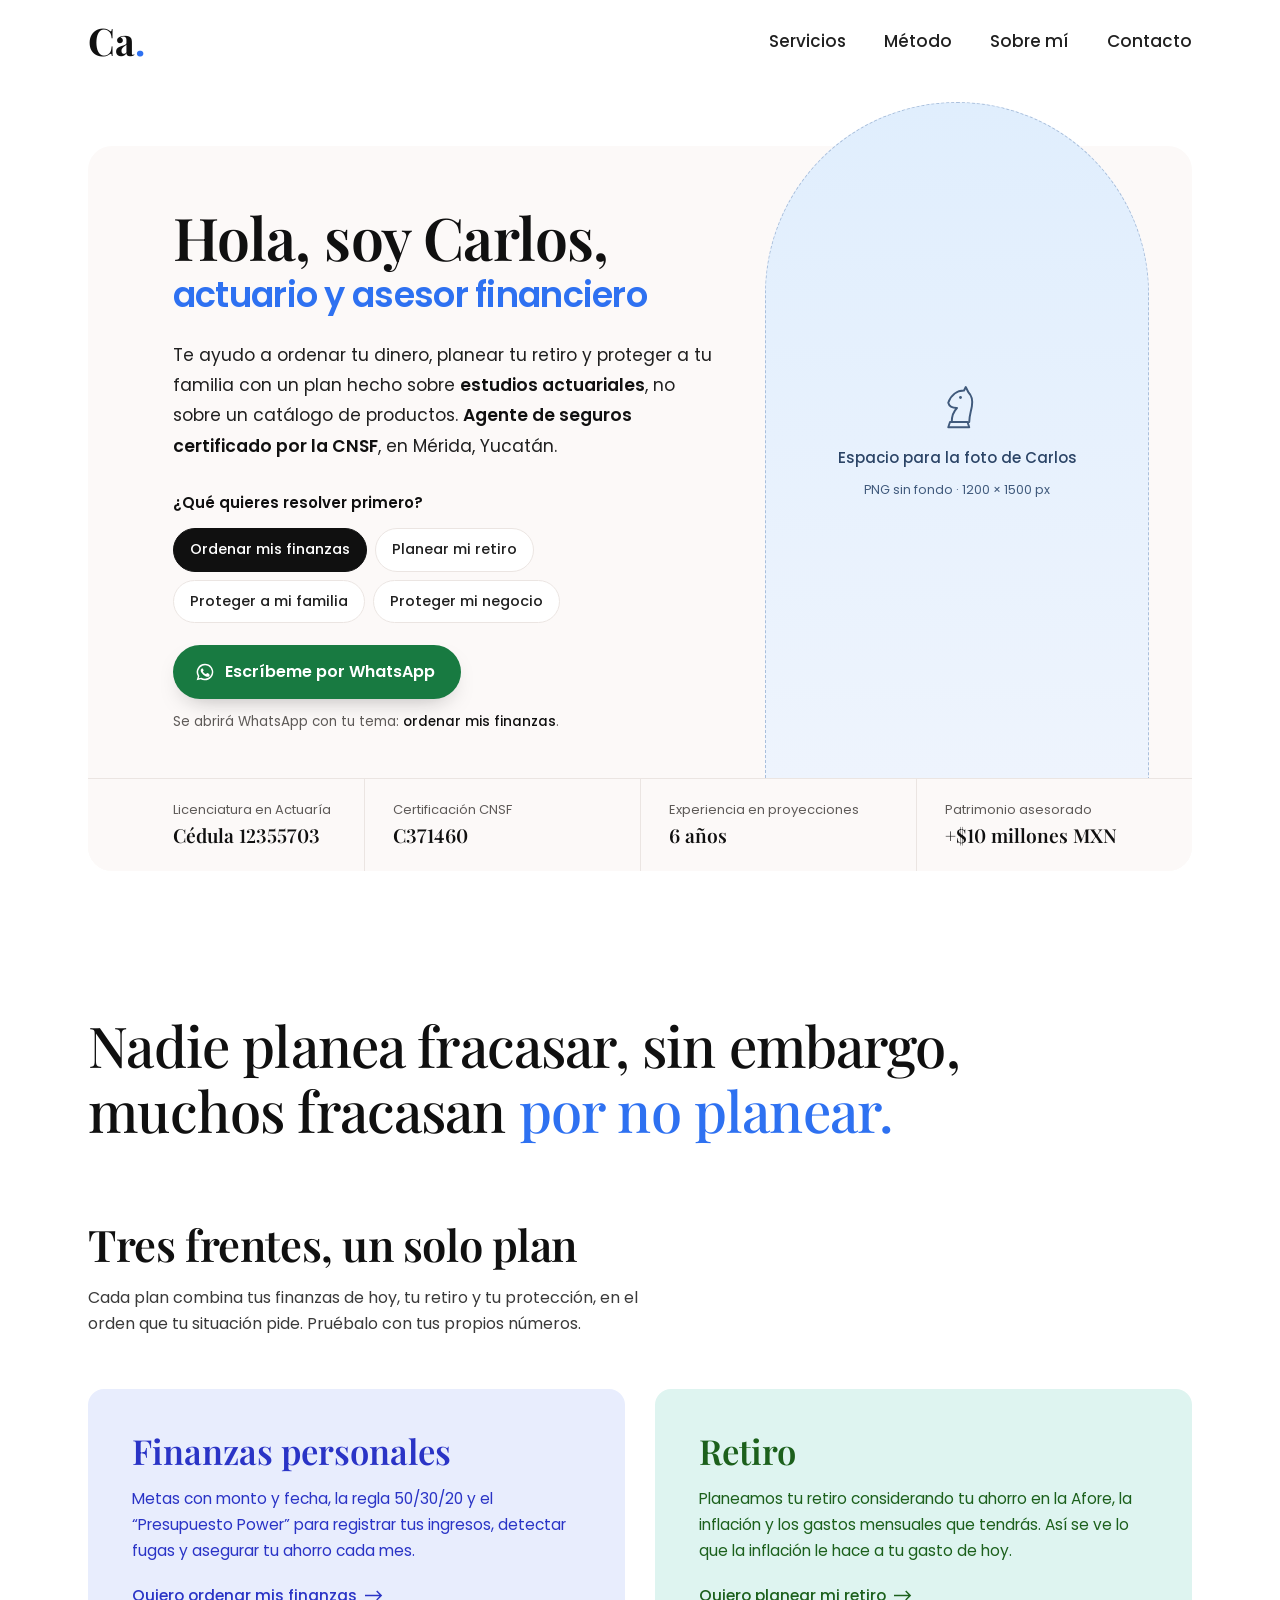
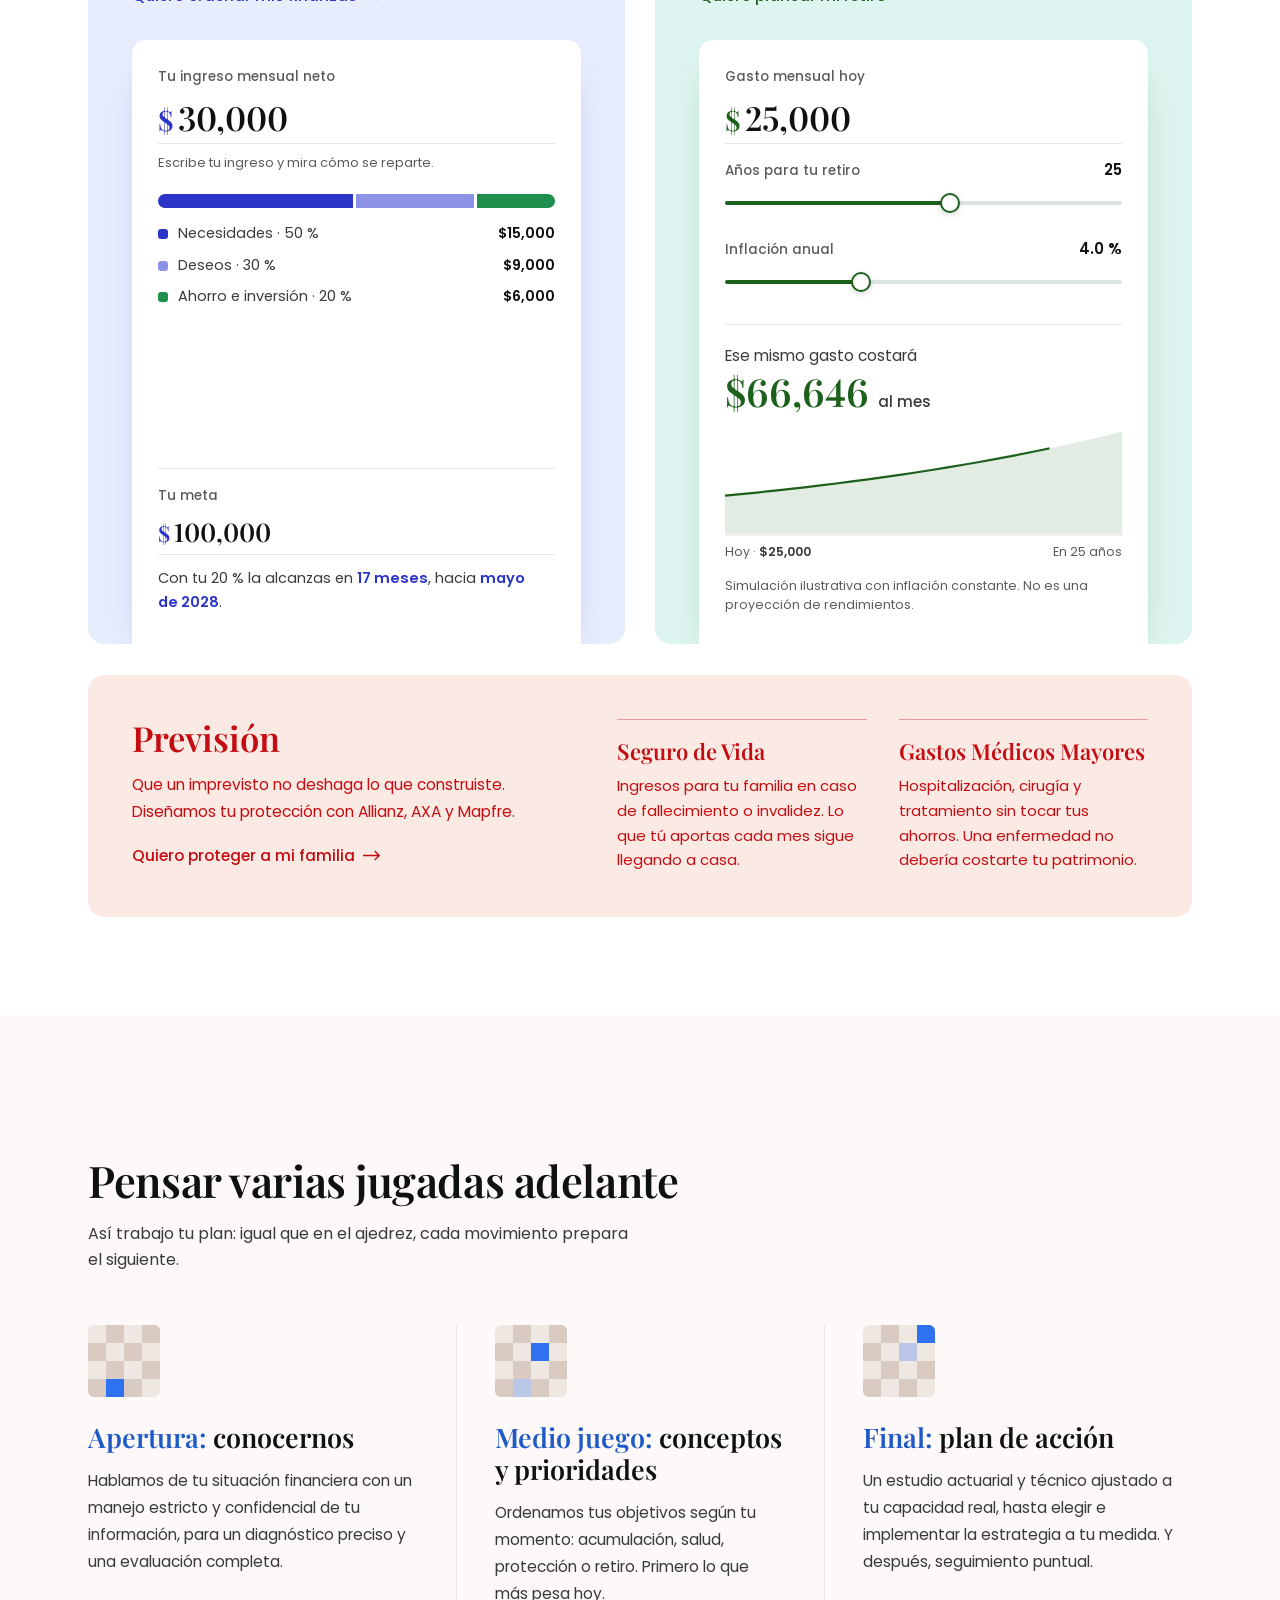
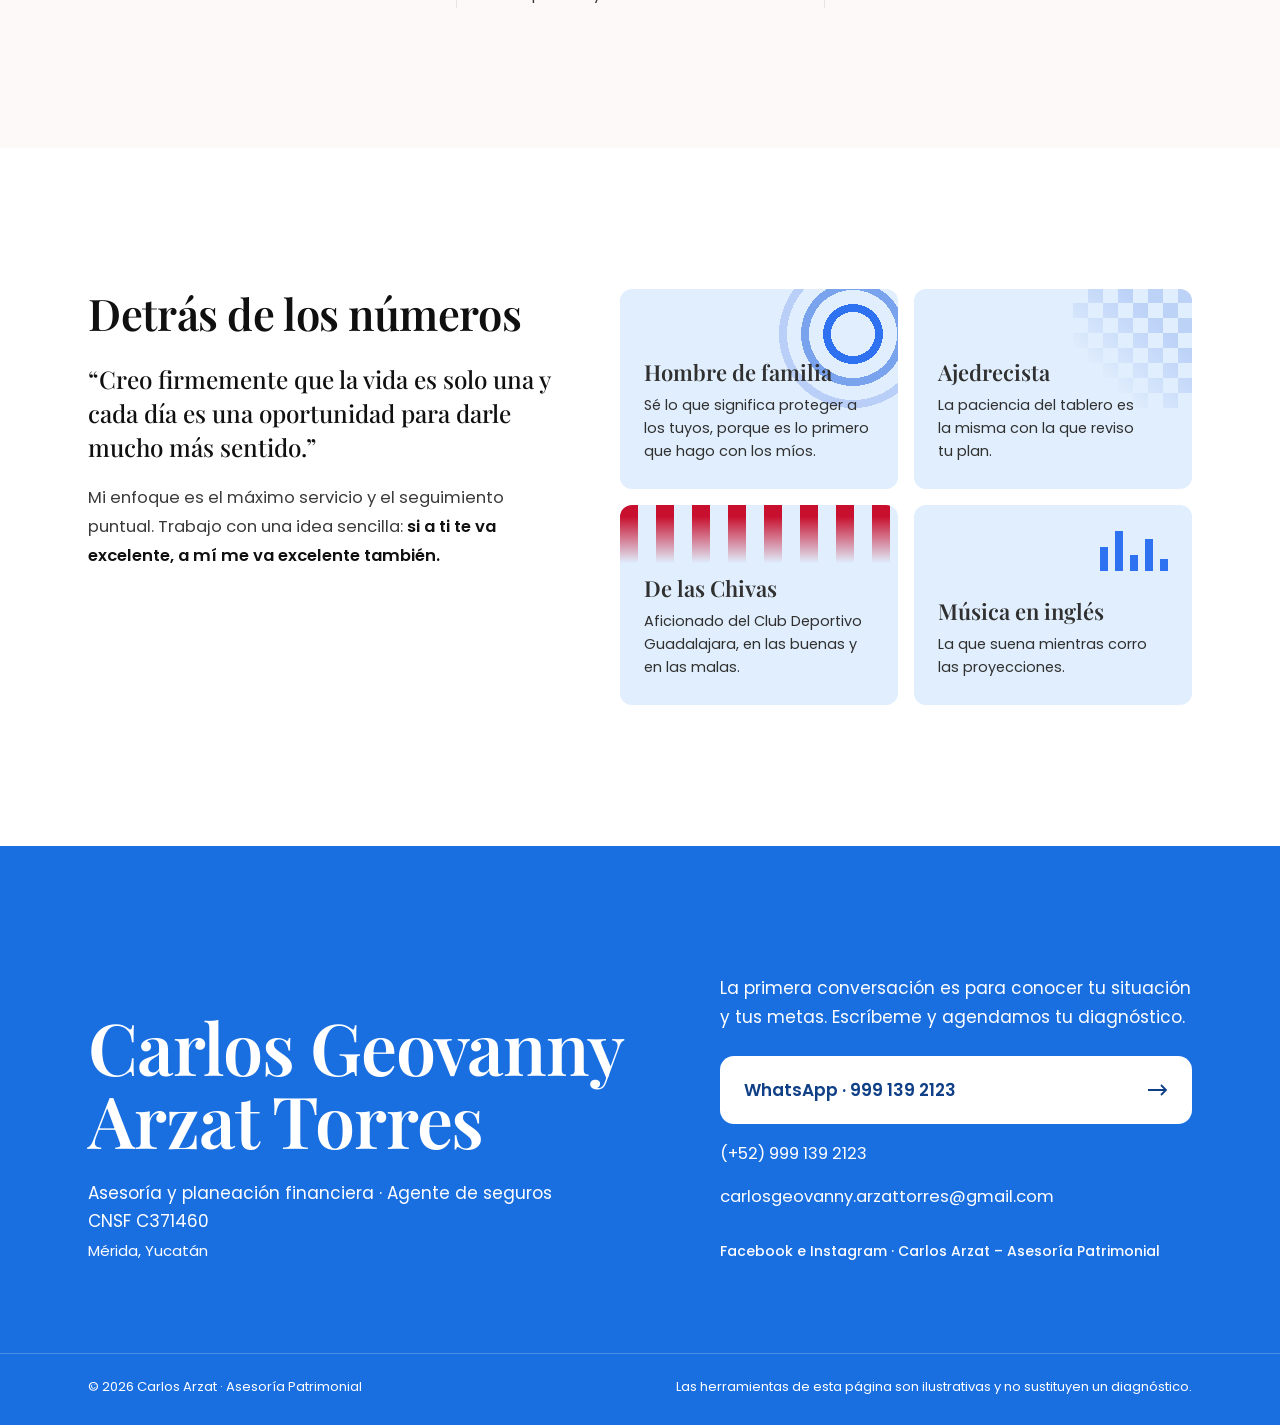
==== sitio/index.html @ 898fa8c6 "Add MVP" ====
<!DOCTYPE html>
<html lang="es-MX">
<head>
<meta charset="utf-8">
<meta name="viewport" content="width=device-width, initial-scale=1">
<title>Carlos Arzat · Actuario y asesor financiero en Mérida</title>
<meta name="description" content="Carlos Geovanny Arzat Torres, licenciado en Actuaría y agente de seguros certificado por la CNSF. Planeación de finanzas personales, retiro y protección en Mérida, Yucatán.">
<meta name="theme-color" content="#fcf9f8">

<!-- Tipografía de la referencia (dineshrevunuru.com): Playfair Display para saludos y títulos, Poppins para todo lo demás -->
<link rel="preconnect" href="https://fonts.googleapis.com">
<link rel="preconnect" href="https://fonts.gstatic.com" crossorigin>
<link href="https://fonts.googleapis.com/css2?family=Playfair+Display:wght@500;600;700&family=Poppins:wght@300;400;500;600&display=swap" rel="stylesheet">
<link rel="stylesheet" href="styles.css">
</head>
<body>

<a class="skip" href="#contenido">Saltar al contenido</a>

<!-- ============ NAVEGACIÓN ============
     Monograma "Ca." como el "Rd." de la referencia, con el punto en azul de marca. -->
<header class="nav wrap">
  <a class="mono" href="#inicio" aria-label="Carlos Arzat, inicio">Ca<span>.</span></a>
  <nav aria-label="Principal">
    <ul>
      <li><a href="#servicios">Servicios</a></li>
      <li><a href="#metodo">Método</a></li>
      <li><a href="#carlos">Sobre mí</a></li>
      <li><a href="#contacto">Contacto</a></li>
    </ul>
  </nav>
</header>

<main id="contenido">

  <!-- ============ HERO ============
       Tarjeta clara con el retrato recortado que sobresale por arriba.
       El selector de tema arma el mensaje de WhatsApp: la acción principal ya funciona desde aquí. -->
  <section class="hero wrap" id="inicio" aria-labelledby="hola">
    <div class="hero-card">
      <div class="hero-copy" data-seq-group>
        <h1 id="hola"><span class="hello">Hola, soy Carlos,</span>
          <span class="role">actuario y asesor financiero</span></h1>

        <p class="intro">Te ayudo a ordenar tu dinero, planear tu retiro y proteger a tu familia con un plan hecho sobre <b>estudios actuariales</b>, no sobre un catálogo de productos. <b>Agente de seguros certificado por la CNSF</b>, en Mérida, Yucatán.</p>

        <form class="pick" id="pick" action="https://wa.me/529991392123" method="get" target="_blank">
          <fieldset>
            <legend>¿Qué quieres resolver primero?</legend>
            <div class="pick-options">
              <label><input type="radio" name="tema" value="ordenar mis finanzas" checked><span>Ordenar mis finanzas</span></label>
              <label><input type="radio" name="tema" value="planear mi retiro"><span>Planear mi retiro</span></label>
              <label><input type="radio" name="tema" value="proteger a mi familia"><span>Proteger a mi familia</span></label>
              <label><input type="radio" name="tema" value="proteger mi negocio"><span>Proteger mi negocio</span></label>
            </div>
          </fieldset>
          <input type="hidden" name="text" id="wa-text" value="Hola Carlos, quiero agendar un diagnóstico para ordenar mis finanzas.">
          <button class="btn-wa" type="submit">
            <svg aria-hidden="true" viewBox="0 0 24 24" width="20" height="20"><path fill="currentColor" d="M12 2a10 10 0 0 0-8.6 15.1L2 22l5-1.3A10 10 0 1 0 12 2Zm0 18.2a8.2 8.2 0 0 1-4.2-1.2l-.3-.2-3 .8.8-2.9-.2-.3A8.2 8.2 0 1 1 12 20.2Zm4.5-6.1c-.2-.1-1.5-.7-1.7-.8-.2-.1-.4-.1-.6.1l-.8 1c-.1.2-.3.2-.5.1a6.7 6.7 0 0 1-3.3-2.9c-.2-.4.2-.4.7-1.3.1-.1 0-.3 0-.4l-.8-1.8c-.2-.5-.4-.4-.6-.4h-.5a1 1 0 0 0-.7.3 3 3 0 0 0-.9 2.2 5.2 5.2 0 0 0 1.1 2.8 11.9 11.9 0 0 0 4.6 4c1.7.7 2.4.8 3.2.7.5-.1 1.5-.6 1.7-1.2.2-.6.2-1.1.2-1.2l-.4-.2Z"/></svg>
            Escríbeme por WhatsApp
          </button>
          <p class="pick-note" id="pick-note" aria-live="polite">Se abrirá WhatsApp con tu tema: <b>ordenar mis finanzas</b>.</p>
        </form>
      </div>

      <!-- Retrato: PNG de Carlos con fondo transparente en assets/carlos-arzat.png.
           Mientras no exista, main.js muestra el espacio reservado. -->
      <figure class="portrait">
        <img src="assets/carlos-arzat.png" alt="Carlos Arzat" width="900" height="1125" fetchpriority="high">
        <figcaption class="portrait-missing">
          <svg aria-hidden="true" viewBox="0 0 64 64" width="56" height="56"><path d="M22 54h24M24 48h20l2 6H22zM26 48c0-8 2-12 6-16-5 0-9-2-10-6 3-9 10-14 18-14l2-4 3 6c4 4 5 10 4 16-1 6-3 11-3 18" fill="none" stroke="currentColor" stroke-width="2.2" stroke-linejoin="round" stroke-linecap="round"/><circle cx="36" cy="20" r="1.6" fill="currentColor"/></svg>
          <span>Espacio para la foto de Carlos</span>
          <small>PNG sin fondo · 1200 × 1500 px</small>
        </figcaption>
      </figure>

      <!-- Credenciales verificables: la prueba va pegada a la presentación -->
      <dl class="creds">
        <div><dt>Licenciatura en Actuaría</dt><dd>Cédula 12355703</dd></div>
        <div><dt>Certificación CNSF</dt><dd>C371460</dd></div>
        <div><dt>Experiencia en proyecciones</dt><dd>6 años</dd></div>
        <div><dt>Patrimonio asesorado</dt><dd>+$10 millones MXN</dd></div>
      </dl>
    </div>
  </section>

  <!-- ============ LEMA ============ -->
  <section class="motto wrap" aria-label="Lema">
    <blockquote class="seq">
      <p>Nadie planea fracasar, sin embargo, muchos fracasan <em>por no planear.</em></p>
    </blockquote>
  </section>

  <!-- ============ SERVICIOS ============
       Tarjetas pastel de la referencia (fondo + tinta del mismo tono).
       En lugar de una captura de pantalla, cada tarjeta trae una herramienta que se puede usar. -->
  <section class="services wrap" id="servicios" aria-labelledby="t-servicios">
    <header class="sec-head seq">
      <h2 id="t-servicios">Tres frentes, un solo plan</h2>
      <p>Cada plan combina tus finanzas de hoy, tu retiro y tu protección, en el orden que tu situación pide. Pruébalo con tus propios números.</p>
    </header>

    <div class="cards">
      <!-- Pilar 1: calculadora 50/30/20 -->
      <article class="card c-fin seq" aria-labelledby="t-fin">
        <h3 id="t-fin">Finanzas personales</h3>
        <p class="card-text">Metas con monto y fecha, la regla 50/30/20 y el “Presupuesto Power” para registrar tus ingresos, detectar fugas y asegurar tu ahorro cada mes.</p>

        <a class="more" href="#contacto" data-tema="ordenar mis finanzas">Quiero ordenar mis finanzas<svg aria-hidden="true" viewBox="0 0 20 12" width="18" height="11"><path d="M0 6h18M13 1l5 5-5 5" fill="none" stroke="currentColor" stroke-width="1.6"/></svg></a>

        <div class="tool" id="calc">
          <label class="field">
            <span>Tu ingreso mensual neto</span>
            <span class="money"><b aria-hidden="true">$</b><input id="ingreso" type="text" inputmode="numeric" autocomplete="off" value="30,000" aria-describedby="calc-hint"></span>
          </label>
          <p class="hint" id="calc-hint">Escribe tu ingreso y mira cómo se reparte.</p>
          <div class="split" aria-hidden="true"><i class="s50"></i><i class="s30"></i><i class="s20"></i></div>
          <dl class="split-legend" aria-live="polite">
            <div><dt><i class="s50"></i>Necesidades · 50 %</dt><dd id="r50">$15,000</dd></div>
            <div><dt><i class="s30"></i>Deseos · 30 %</dt><dd id="r30">$9,000</dd></div>
            <div><dt><i class="s20"></i>Ahorro e inversión · 20 %</dt><dd id="r20">$6,000</dd></div>
          </dl>
          <div class="goal">
            <label class="field">
              <span>Tu meta</span>
              <span class="money"><b aria-hidden="true">$</b><input id="meta" type="text" inputmode="numeric" autocomplete="off" value="100,000"></span>
            </label>
            <p class="year" aria-live="polite">Con tu 20 % la alcanzas en <b id="r-meses">17 meses</b>, hacia <b id="r-fecha">abril de 2028</b>.</p>
          </div>
        </div>
      </article>

      <!-- Pilar 2: simulador de inflación -->
      <article class="card c-ret seq" aria-labelledby="t-ret">
        <h3 id="t-ret">Retiro</h3>
        <p class="card-text">Planeamos tu retiro considerando tu ahorro en la Afore, la inflación y los gastos mensuales que tendrás. Así se ve lo que la inflación le hace a tu gasto de hoy.</p>

        <a class="more" href="#contacto" data-tema="planear mi retiro">Quiero planear mi retiro<svg aria-hidden="true" viewBox="0 0 20 12" width="18" height="11"><path d="M0 6h18M13 1l5 5-5 5" fill="none" stroke="currentColor" stroke-width="1.6"/></svg></a>

        <div class="tool" id="sim">
          <div class="sim-inputs">
            <label class="field">
              <span>Gasto mensual hoy</span>
              <span class="money"><b aria-hidden="true">$</b><input id="gasto" type="text" inputmode="numeric" autocomplete="off" value="25,000"></span>
            </label>
            <label class="range">
              <span>Años para tu retiro <output id="o-anos" for="anos">25</output></span>
              <input id="anos" type="range" min="5" max="40" step="1" value="25">
            </label>
            <label class="range">
              <span>Inflación anual <output id="o-inf" for="inf">4.0 %</output></span>
              <input id="inf" type="range" min="2" max="8" step="0.5" value="4">
            </label>
          </div>
          <div class="sim-out">
            <p class="big">Ese mismo gasto costará <b><span id="futuro">$66,646</span> <small>al mes</small></b></p>
            <svg class="curve" id="curve" viewBox="0 0 320 120" preserveAspectRatio="none" role="img" aria-label="Curva del costo mensual año con año hasta tu retiro">
              <path class="area" id="curve-area" d=""/>
              <path class="line" id="curve-line" d="" pathLength="1"/>
              <line class="base" x1="0" y1="119" x2="320" y2="119"/>
            </svg>
            <div class="curve-axis"><span>Hoy · <b id="axis-start">$25,000</b></span><span id="axis-end">En 25 años</span></div>
          </div>
          <p class="fine">Simulación ilustrativa con inflación constante. No es una proyección de rendimientos.</p>
        </div>
      </article>

      <!-- Pilar 3: previsión, Vida y GMM -->
      <article class="card c-pre seq" aria-labelledby="t-pre">
        <div class="pre-copy">
          <h3 id="t-pre">Previsión</h3>
          <p class="card-text">Que un imprevisto no deshaga lo que construiste. Diseñamos tu protección con Allianz, AXA y Mapfre.</p>
          <a class="more" href="#contacto" data-tema="proteger a mi familia">Quiero proteger a mi familia<svg aria-hidden="true" viewBox="0 0 20 12" width="18" height="11"><path d="M0 6h18M13 1l5 5-5 5" fill="none" stroke="currentColor" stroke-width="1.6"/></svg></a>
        </div>
        <div class="pre-grid">
          <section class="cover">
            <h4>Seguro de Vida</h4>
            <p>Ingresos para tu familia en caso de fallecimiento o invalidez. Lo que tú aportas cada mes sigue llegando a casa.</p>
          </section>
          <section class="cover">
            <h4>Gastos Médicos Mayores</h4>
            <p>Hospitalización, cirugía y tratamiento sin tocar tus ahorros. Una enfermedad no debería costarte tu patrimonio.</p>
          </section>
        </div>
      </article>
    </div>

  </section>

  <!-- ============ MÉTODO ============
       Las tres etapas de una partida de ajedrez: apertura, medio juego y final.
       El tablero de cada paso marca el avance de la pieza. -->
  <section class="method" id="metodo" aria-labelledby="t-metodo">
    <div class="wrap">
      <header class="sec-head seq">
        <h2 id="t-metodo">Pensar varias jugadas adelante</h2>
        <p>Así trabajo tu plan: igual que en el ajedrez, cada movimiento prepara el siguiente.</p>
      </header>

      <ol class="moves">
        <li class="move seq">
          <svg class="board" aria-hidden="true" viewBox="0 0 48 48"><use href="#b"/><rect class="sq-on" x="12" y="36" width="12" height="12"/></svg>
          <h3><span class="phase">Apertura:</span> conocernos</h3>
          <p>Hablamos de tu situación financiera con un manejo estricto y confidencial de tu información, para un diagnóstico preciso y una evaluación completa.</p>
        </li>
        <li class="move seq">
          <svg class="board" aria-hidden="true" viewBox="0 0 48 48"><use href="#b"/><rect class="sq-was" x="12" y="36" width="12" height="12"/><rect class="sq-on" x="24" y="12" width="12" height="12"/></svg>
          <h3><span class="phase">Medio juego:</span> conceptos y prioridades</h3>
          <p>Ordenamos tus objetivos según tu momento: acumulación, salud, protección o retiro. Primero lo que más pesa hoy.</p>
        </li>
        <li class="move seq">
          <svg class="board" aria-hidden="true" viewBox="0 0 48 48"><use href="#b"/><rect class="sq-was" x="24" y="12" width="12" height="12"/><rect class="sq-on" x="36" y="0" width="12" height="12"/></svg>
          <h3><span class="phase">Final:</span> plan de acción</h3>
          <p>Un estudio actuarial y técnico ajustado a tu capacidad real, hasta elegir e implementar la estrategia a tu medida. Y después, seguimiento puntual.</p>
        </li>
      </ol>
    </div>
    <!-- Tablero base reutilizable (4 × 4) -->
    <svg width="0" height="0" style="position:absolute" aria-hidden="true">
      <defs><g id="b"><rect width="48" height="48" fill="#efe7e2"/><path fill="#d9cbc2" d="M12 0h12v12H12zM36 0h12v12H36zM0 12h12v12H0zM24 12h12v12H24zM12 24h12v12H12zM36 24h12v12H36zM0 36h12v12H0zM24 36h12v12H24z"/></g></defs>
    </svg>
  </section>

  <!-- ============ SOBRE MÍ ============
       Las "fun cards" de la referencia: cada tile tiene su propio material. -->
  <section class="about wrap" id="carlos" aria-labelledby="t-carlos">
    <div class="about-head seq">
      <h2 id="t-carlos">Detrás de los números</h2>
      <p class="belief">“Creo firmemente que la vida es solo una y cada día es una oportunidad para darle mucho más sentido.”</p>
      <p>Mi enfoque es el máximo servicio y el seguimiento puntual. Trabajo con una idea sencilla: <b>si a ti te va excelente, a mí me va excelente también.</b></p>
    </div>

    <div class="tiles">
      <article class="tile t-family seq">
        <h3>Hombre de familia</h3>
        <p>Sé lo que significa proteger a los tuyos, porque es lo primero que hago con los míos.</p>
      </article>
      <article class="tile t-chess seq">
        <h3>Ajedrecista</h3>
        <p>La paciencia del tablero es la misma con la que reviso tu plan.</p>
      </article>
      <article class="tile t-chivas seq">
        <h3>De las Chivas</h3>
        <p>Aficionado del Club Deportivo Guadalajara, en las buenas y en las malas.</p>
      </article>
      <article class="tile t-music seq">
        <h3>Música en inglés</h3>
        <p>La que suena mientras corro las proyecciones.</p>
      </article>
    </div>
  </section>

</main>

<!-- ============ CONTACTO / FOOTER ============
     Footer azul de la referencia con nombre grande, correo, teléfono y redes. -->
<footer class="footer" id="contacto">
  <div class="wrap f-grid">
    <div class="f-who">
      <p class="f-name">Carlos Geovanny<br>Arzat Torres</p>
      <p class="f-role">Asesoría y planeación financiera · Agente de seguros CNSF C371460</p>
      <p class="f-city">Mérida, Yucatán</p>
    </div>
    <div class="f-reach">
      <p class="f-invite">La primera conversación es para conocer tu situación y tus metas. Escríbeme y agendamos tu diagnóstico.</p>
      <a class="f-wa" id="f-wa" href="https://wa.me/529991392123?text=Hola%20Carlos%2C%20quiero%20agendar%20un%20diagn%C3%B3stico." target="_blank" rel="noopener">WhatsApp · 999 139 2123<svg aria-hidden="true" viewBox="0 0 20 12" width="20" height="12"><path d="M0 6h18M13 1l5 5-5 5" fill="none" stroke="currentColor" stroke-width="1.8"/></svg></a>
      <a class="f-line" href="tel:+529991392123">(+52) 999 139 2123</a>
      <a class="f-line" href="mailto:carlosgeovanny.arzattorres@gmail.com">carlosgeovanny.arzattorres@gmail.com</a>
      <!-- Redes: cuando lleguen las URLs, convertir este texto en enlaces a Facebook e Instagram -->
      <p class="f-social">Facebook e Instagram · Carlos Arzat – Asesoría Patrimonial</p>
    </div>
  </div>
  <div class="wrap f-base">
    <span>© 2026 Carlos Arzat · Asesoría Patrimonial</span>
    <span>Las herramientas de esta página son ilustrativas y no sustituyen un diagnóstico.</span>
  </div>
</footer>

<!-- Botón flotante de WhatsApp: se oculta cuando el hero o el footer ya muestran la acción -->
<a class="float-wa" id="float-wa" href="https://wa.me/529991392123?text=Hola%20Carlos%2C%20quiero%20agendar%20un%20diagn%C3%B3stico." target="_blank" rel="noopener" aria-label="Escribir a Carlos por WhatsApp">
  <svg aria-hidden="true" viewBox="0 0 24 24" width="22" height="22"><path fill="currentColor" d="M12 2a10 10 0 0 0-8.6 15.1L2 22l5-1.3A10 10 0 1 0 12 2Zm0 18.2a8.2 8.2 0 0 1-4.2-1.2l-.3-.2-3 .8.8-2.9-.2-.3A8.2 8.2 0 1 1 12 20.2Zm4.5-6.1c-.2-.1-1.5-.7-1.7-.8-.2-.1-.4-.1-.6.1l-.8 1c-.1.2-.3.2-.5.1a6.7 6.7 0 0 1-3.3-2.9c-.2-.4.2-.4.7-1.3.1-.1 0-.3 0-.4l-.8-1.8c-.2-.5-.4-.4-.6-.4h-.5a1 1 0 0 0-.7.3 3 3 0 0 0-.9 2.2 5.2 5.2 0 0 0 1.1 2.8 11.9 11.9 0 0 0 4.6 4c1.7.7 2.4.8 3.2.7.5-.1 1.5-.6 1.7-1.2.2-.6.2-1.1.2-1.2l-.4-.2Z"/></svg>
  <span>WhatsApp</span>
</a>

<script src="main.js" defer></script>
</body>
</html>
---- sitio/styles.css ----
/* =========================================================
   Carlos Arzat · Landing personal
   Sistema tomado de dineshrevunuru.com (estructura, tipografía y color),
   con acento azul de marca y tarjetas que funcionan como herramientas.
   ========================================================= */

/* ---------- 1. Tokens ---------- */
:root{
  /* Neutros de la referencia */
  --white:#fff;
  --hero-bg:#fcf9f8;
  --head:#101010;
  --ink:#202020;
  --body:#3a3a3a;
  --mute:#5e5a58;
  --line:#ebe5e2;

  /* Acento y footer */
  --blue:#2e71f1;
  --blue-deep:#1f58c7;
  --footer:#1a6fe0;        /* #1c7cf5 de la referencia, un punto más profundo para texto blanco AA */
  --wa:#187a41;           /* verde WhatsApp oscurecido para contraste AA con texto blanco */

  /* Parejas pastel fondo / tinta, una por pilar */
  --fin-bg:#e8edfd; --fin-ink:#2a34c6;
  --ret-bg:#def4f0; --ret-ink:#1c601c;
  --pre-bg:#fbeae4; --pre-ink:#c40d12;
  --fun-bg:#e0eefd; --fun-ink:#303030;

  --serif:"Playfair Display", Georgia, "Times New Roman", serif;
  --sans:"Poppins", system-ui, -apple-system, "Segoe UI", sans-serif;

  --ease-out:cubic-bezier(.16,1,.3,1);
  --ease-arrow:cubic-bezier(.2,.7,.2,1);

  --gutter:clamp(20px, 6.9vw, 100px);
  --section:clamp(88px, 11vw, 160px);
  color-scheme:light;
}

/* ---------- 2. Base ---------- */
*,*::before,*::after{box-sizing:border-box}
html{scroll-behavior:smooth;-webkit-text-size-adjust:100%}
body{
  margin:0;background:var(--white);color:var(--ink);
  font:400 16px/1.65 var(--sans);
  -webkit-font-smoothing:antialiased;text-rendering:optimizeLegibility;
}
h1,h2,h3,h4,p,dl,dd,figure,blockquote,ol,ul{margin:0;padding:0}
ul,ol{list-style:none}
h1,h2,h3,h4{text-wrap:balance;color:var(--head)}
p{text-wrap:pretty}
a{color:inherit;text-underline-offset:.22em;text-decoration-thickness:1px}
img,svg{display:block;max-width:100%}
b{font-weight:600}

/* Superficies del navegador también llevan la marca */
::selection{background:var(--blue);color:#fff}
input{caret-color:var(--blue)}
:focus-visible{outline:2px solid var(--blue);outline-offset:3px;border-radius:6px}
html{scrollbar-color:#cfc6c2 var(--white)}

.wrap{width:100%;max-width:1440px;margin-inline:auto;padding-inline:var(--gutter)}
.skip{position:absolute;left:12px;top:-60px;background:var(--head);color:#fff;padding:10px 16px;border-radius:8px;z-index:100;text-decoration:none}
.skip:focus{top:12px}

/* ---------- 3. Navegación ---------- */
.nav{display:flex;align-items:center;justify-content:space-between;padding-block:22px}
.mono{font:700 38px/1 var(--serif);color:var(--head);text-decoration:none;letter-spacing:-.01em}
.mono span{color:var(--blue)}
.nav ul{display:flex;gap:clamp(18px,3vw,40px)}
.nav a:not(.mono){font-size:17px;font-weight:500;text-decoration:none;color:var(--ink);position:relative;padding-block:6px}
.nav a:not(.mono)::after{content:"";position:absolute;left:0;right:0;bottom:0;height:1.5px;background:var(--blue);transform:scaleX(0);transform-origin:left;transition:transform .35s var(--ease-out)}
.nav a:not(.mono):hover::after{transform:scaleX(1)}
@media (max-width:720px){
  .nav ul{gap:16px}
  .nav li:nth-child(n+2):not(:last-child){display:none}
  .nav a:not(.mono){font-size:15px}
  .mono{font-size:32px}
}

/* ---------- 4. Hero ---------- */
.hero{padding-top:clamp(48px,5vw,72px)}
.hero-card{
  position:relative;background:var(--hero-bg);border-radius:24px;
  display:grid;grid-template-columns:minmax(0,1.15fr) minmax(0,.85fr);
  grid-template-areas:"copy photo" "creds creds";
}
.hero-copy{grid-area:copy;padding:clamp(40px,4.6vw,68px) 0 44px clamp(28px,6.6vw,96px);max-width:720px;position:relative;z-index:2}
.hero h1{font-weight:inherit}
.hello{display:block;font:600 clamp(42px,4.6vw,66px)/1.08 var(--serif);color:var(--head);letter-spacing:-.01em}
.role{display:block;margin-top:.2em;font:600 clamp(28px,2.75vw,42px)/1.15 var(--sans);color:var(--blue);letter-spacing:-.02em}
.intro{margin-top:24px;max-width:34em;font-size:clamp(17px,1.35vw,20px);line-height:1.75;color:var(--ink)}
.intro b{color:var(--head)}

/* Selector de tema: arma el mensaje de WhatsApp */
.pick{margin-top:30px}
.pick fieldset{border:0;margin:0;padding:0;min-width:0}
.pick legend{padding:0;font-size:15px;font-weight:600;color:var(--head);margin-bottom:12px}
.pick-options{display:flex;flex-wrap:wrap;gap:8px}
.pick label{cursor:pointer;position:relative}
.pick input[type=radio]{position:absolute;opacity:0;inset:0;margin:0;cursor:pointer}
.pick label span{
  display:inline-block;padding:9px 16px;border-radius:999px;font-size:14.5px;font-weight:500;
  background:var(--white);color:var(--ink);border:1px solid var(--line);
  transition:background .25s var(--ease-out), color .25s var(--ease-out), border-color .25s var(--ease-out);
}
.pick label:hover span{border-color:var(--blue)}
.pick input:checked + span{background:var(--head);border-color:var(--head);color:#fff}
.pick input:focus-visible + span{outline:2px solid var(--blue);outline-offset:3px}
.btn-wa{
  margin-top:22px;display:inline-flex;align-items:center;gap:10px;
  font:600 16px/1 var(--sans);color:#fff;background:var(--wa);border:0;cursor:pointer;
  padding:17px 26px 17px 22px;border-radius:999px;
  box-shadow:0 10px 24px -12px rgba(16,16,16,.35);
  transition:transform .4s var(--ease-out), box-shadow .4s var(--ease-out), background .2s;
}
.btn-wa:hover{transform:translateY(-2px);background:#136836;box-shadow:0 16px 30px -14px rgba(16,16,16,.4)}
.btn-wa:active{transform:translateY(0)}
.pick-note{margin-top:12px;font-size:13.5px;color:var(--mute)}
.pick-note b{color:var(--head);font-weight:500}

/* Retrato que sobresale de la tarjeta por arriba */
.portrait{grid-area:photo;position:relative;align-self:end;justify-self:center;width:min(100%,420px);height:calc(100% + 44px);margin-top:-44px;min-height:500px}
.portrait img{position:absolute;inset:0;width:100%;height:100%;object-fit:contain;object-position:bottom center}
.portrait-missing{display:none}
.no-photo .portrait img{display:none}
.no-photo .portrait-missing{
  position:absolute;inset:0 18px 0;display:flex;flex-direction:column;align-items:center;justify-content:center;gap:10px;
  border-radius:200px 200px 0 0;background:linear-gradient(#e0eefd,#eef4fd);color:#405a7c;text-align:center;padding:24px;
  border:1.5px dashed #a9bfdc;border-bottom:0;
}
.portrait-missing span{font-weight:500;font-size:15px;color:#2b4466}
.portrait-missing small{font-size:12.5px}

/* Credenciales al pie de la tarjeta */
.creds{grid-area:creds;display:grid;grid-template-columns:repeat(4,1fr);border-top:1px solid var(--line);position:relative;z-index:2;background:var(--hero-bg);border-radius:0 0 24px 24px}
.creds div{padding:22px clamp(18px,2.2vw,32px) 24px}
.creds div + div{border-left:1px solid var(--line)}
.creds div:first-child{padding-left:clamp(28px,6.6vw,96px)}
.creds dt{font-size:13px;color:var(--mute);line-height:1.4}
.creds dd{margin-top:4px;font:600 clamp(18px,1.5vw,22px)/1.25 var(--serif);color:var(--head);font-variant-numeric:lining-nums tabular-nums}

@media (max-width:1000px){
  .hero-card{grid-template-columns:1fr;grid-template-areas:"photo" "copy" "creds"}
  .portrait{width:min(78%,340px);height:400px;min-height:0;margin-top:-48px}
  .hero-copy{padding:36px 28px 40px;max-width:none}
  .creds{grid-template-columns:1fr 1fr}
  .creds div:first-child{padding-left:28px}
  .creds div:nth-child(3){border-left:0;padding-left:28px}
  .creds div:nth-child(n+3){border-top:1px solid var(--line)}
}
@media (max-width:520px){
  .hero{padding-top:64px}
  .hero-copy{padding:28px 22px 34px}
  .portrait{height:290px}
  .creds div{padding:18px 16px 20px}
  .creds div:first-child,.creds div:nth-child(3){padding-left:22px}
  .btn-wa{width:100%;justify-content:center}
}

/* ---------- 5. Lema ---------- */
.motto{padding-block:var(--section) calc(var(--section) * .55)}
.motto blockquote{max-width:1100px}
.motto p{font:500 clamp(32px,4.4vw,64px)/1.16 var(--serif);color:var(--head);letter-spacing:-.015em;text-wrap:balance}
.motto em{font-style:normal;color:var(--blue)}

/* ---------- 6. Encabezados de sección ---------- */
.sec-head{max-width:760px;margin-bottom:clamp(36px,4vw,56px)}
.sec-head h2,.about-head h2{font:600 clamp(32px,3.4vw,48px)/1.12 var(--serif);letter-spacing:-.01em}
.sec-head p{margin-top:16px;font-size:clamp(16px,1.2vw,18px);color:var(--body);max-width:36em}

/* ---------- 7. Servicios: tarjetas pastel con herramienta ---------- */
.services{padding-bottom:calc(var(--section) * .7)}
.cards{display:grid;grid-template-columns:1fr 1fr;gap:clamp(20px,2.4vw,32px)}
.card{
  --bg:var(--fin-bg);--c:var(--fin-ink);
  background:var(--bg);color:var(--c);border-radius:16px;
  padding:clamp(28px,3.4vw,48px);display:flex;flex-direction:column;
  overflow:hidden;
}
.c-fin{--bg:var(--fin-bg);--c:var(--fin-ink)}
.c-ret{--bg:var(--ret-bg);--c:var(--ret-ink)}
.c-pre{--bg:var(--pre-bg);--c:var(--pre-ink);grid-column:1 / -1;display:grid;grid-template-columns:minmax(0,.9fr) minmax(0,1.1fr);gap:clamp(24px,4vw,64px);align-items:start}
.card h3{font:600 clamp(30px,2.7vw,40px)/1.15 var(--serif);color:var(--c)}
.card-text{margin-top:14px;font-size:15.5px;line-height:1.7;max-width:34em}
.more{margin-top:18px;display:inline-flex;align-items:center;gap:8px;align-self:flex-start;font-weight:500;font-size:15.5px;text-decoration:none;color:var(--c)}
.more svg{transition:transform .3s var(--ease-arrow)}
.more:hover svg{transform:translateX(4px)}
.more:hover{text-decoration:underline}

/* La herramienta "sangra" hacia los bordes de la tarjeta, como las capturas de la referencia */
.tool{
  /* Sale por el borde inferior de la tarjeta, como la captura recortada de la referencia */
  flex:1;margin:32px 0 calc(clamp(28px,3.4vw,48px) * -1);padding:26px 26px 30px;border-radius:14px 14px 0 0;background:var(--white);color:var(--ink);
  box-shadow:0 1px 0 rgba(0,0,0,.03), 0 18px 40px -22px color-mix(in srgb, var(--c) 45%, transparent);
}
.field{display:block}
.field > span:first-child,.range > span{display:flex;justify-content:space-between;align-items:baseline;font-size:13.5px;font-weight:500;color:var(--mute)}
.money{margin-top:6px;display:flex;align-items:baseline;gap:4px;border-bottom:1.5px solid var(--line);transition:border-color .2s}
.money:focus-within{border-color:var(--c)}
.money b{font:600 28px/1.2 var(--serif);color:var(--c)}
.money input{
  width:100%;border:0;background:transparent;outline:0;padding:4px 0 8px;
  font:600 clamp(28px,2.6vw,36px)/1.1 var(--serif);color:var(--head);font-variant-numeric:lining-nums tabular-nums;
}
.hint{margin-top:8px;font-size:13px;color:var(--mute)}

.split{display:flex;height:14px;border-radius:999px;overflow:hidden;margin-top:20px;gap:3px}
.split i{display:block;height:100%}
.split .s50{flex:50}.split .s30{flex:30}.split .s20{flex:20}
.s50{background:var(--fin-ink)}
.s30{background:#8c93e6}
.s20{background:#1f8f4e}
.split-legend{margin-top:14px;display:grid;gap:8px}
.split-legend div{display:flex;justify-content:space-between;align-items:center;gap:12px;font-size:14.5px}
.split-legend dt{display:flex;align-items:center;gap:10px;color:var(--body)}
.split-legend dt i{width:10px;height:10px;border-radius:3px;flex:none}
.split-legend dd{font-weight:600;color:var(--head);font-variant-numeric:tabular-nums}
.tool{display:flex;flex-direction:column}
.goal{margin-top:auto;padding-top:16px;border-top:1px solid var(--line)}
.goal .money input{font-size:clamp(22px,2vw,28px)}
.goal .money b{font-size:22px}
.year{margin-top:12px;font-size:14.5px;color:var(--body)}
.year b{color:var(--c);font-variant-numeric:tabular-nums}

/* Simulador de inflación */
.sim-inputs{display:grid;gap:16px}
.range output{font:600 15px/1 var(--sans);color:var(--head);font-variant-numeric:tabular-nums}
.range input{width:100%;margin:10px 0 0;-webkit-appearance:none;appearance:none;height:22px;background:transparent;cursor:pointer;--p:57%}
.range input::-webkit-slider-runnable-track{height:4px;border-radius:4px;background:linear-gradient(to right,var(--c) var(--p),#dde5e2 var(--p))}
.range input::-moz-range-track{height:4px;border-radius:4px;background:#dde5e2}
.range input::-moz-range-progress{height:4px;border-radius:4px;background:var(--c)}
.range input::-webkit-slider-thumb{-webkit-appearance:none;width:20px;height:20px;margin-top:-8px;border-radius:50%;background:var(--white);border:2px solid var(--c);box-shadow:0 2px 6px rgba(0,0,0,.15);transition:transform .2s var(--ease-out)}
.range input::-moz-range-thumb{width:16px;height:16px;border-radius:50%;background:var(--white);border:2px solid var(--c);box-shadow:0 2px 6px rgba(0,0,0,.15)}
.range input:active::-webkit-slider-thumb{transform:scale(1.15)}
.sim-out{margin-top:22px;padding-top:18px;border-top:1px solid var(--line)}
.big{font-size:15.5px;color:var(--body)}
.big small{font:500 15px/1 var(--sans);color:var(--body)}
.big > b{display:block;margin-top:2px;font:600 clamp(32px,3vw,42px)/1.1 var(--serif);color:var(--c);font-variant-numeric:lining-nums tabular-nums}
.curve{margin-top:14px;width:100%;height:110px;overflow:visible}
.curve .area{fill:color-mix(in srgb, var(--ret-ink) 12%, transparent)}
.curve .line{fill:none;stroke:var(--ret-ink);stroke-width:2.2;vector-effect:non-scaling-stroke;stroke-linejoin:round}
.js .curve .line{stroke-dasharray:1;stroke-dashoffset:var(--draw,0);transition:stroke-dashoffset 1.6s var(--ease-out)}
.js .curve:not(.drawn) .line{--draw:1}
.curve .base{stroke:var(--line);stroke-width:1;vector-effect:non-scaling-stroke}
.curve-axis{display:flex;justify-content:space-between;margin-top:6px;font-size:12.5px;color:var(--mute)}
.curve-axis b{font-weight:600;color:var(--body);font-variant-numeric:tabular-nums}
.fine{margin-top:14px;font-size:12.5px;line-height:1.5;color:var(--mute)}

/* Previsión */
.pre-grid{display:grid;grid-template-columns:1fr 1fr;gap:32px}
.cover{padding-top:18px;border-top:1px solid color-mix(in srgb, var(--pre-ink) 35%, transparent)}
.cover h4{font:600 22px/1.2 var(--serif);color:var(--c)}
.cover p{margin-top:10px;font-size:15px;line-height:1.65;color:var(--pre-ink)}


@media (max-width:1000px){
  .cards{grid-template-columns:1fr}
  .c-pre{grid-template-columns:1fr}
}
@media (max-width:560px){
  .pre-grid{grid-template-columns:1fr;gap:24px}
  .tool{padding:22px 20px 26px}
}

/* ---------- 8. Método: tres jugadas ---------- */
.method{padding-block:var(--section);background:var(--hero-bg)}
.moves{display:grid;grid-template-columns:repeat(3,1fr);gap:0;counter-reset:m}
.move{padding:0 clamp(20px,3vw,48px);border-left:1px solid var(--line)}
.move:first-child{padding-left:0;border-left:0}
.move:last-child{padding-right:0}
.board{width:72px;height:72px;border-radius:6px;overflow:hidden}
.board .sq-l{fill:#efe7e2}
.board .sq-d{fill:#d9cbc2}
.board .sq-was{fill:color-mix(in srgb, var(--blue) 28%, #efe7e2)}
.board .sq-on{fill:var(--blue)}
.phase{color:var(--blue-deep)}
.move h3{margin-top:24px;font:600 clamp(24px,2.1vw,30px)/1.2 var(--serif)}
.move p:not(.phase){margin-top:14px;font-size:15.5px;line-height:1.75;color:var(--body);max-width:30em}
@media (max-width:900px){
  .moves{grid-template-columns:1fr;gap:40px}
  .move,.move:first-child,.move:last-child{padding:0;border-left:0}
  .move + .move{padding-top:40px;border-top:1px solid var(--line)}
}

/* ---------- 9. Sobre mí: tiles con material propio ---------- */
.about{padding-block:var(--section);display:grid;grid-template-columns:minmax(0,.9fr) minmax(0,1.1fr);gap:clamp(36px,5vw,88px);align-items:start}
.about-head .belief{margin-top:24px;font:500 clamp(22px,1.9vw,28px)/1.4 var(--serif);color:var(--head)}
.about-head p:not(.belief){margin-top:20px;font-size:16.5px;line-height:1.75;color:var(--body);max-width:32em}
.about-head b{color:var(--head)}
.tiles{display:grid;grid-template-columns:1fr 1fr;gap:16px}
.tile{background:var(--fun-bg);color:var(--fun-ink);border-radius:12px;padding:26px 24px;min-height:200px;display:flex;flex-direction:column;justify-content:flex-end;position:relative;overflow:hidden;transition:transform .35s var(--ease-out), box-shadow .35s var(--ease-out)}
.tile h3{font:600 22px/1.2 var(--serif);color:inherit;position:relative}
.tile p{margin-top:8px;font-size:14.5px;line-height:1.6;position:relative}

.t-family::before{
  /* Tres arcos concéntricos: los tuyos, cubiertos */
  content:"";position:absolute;right:-30px;top:-30px;width:150px;height:150px;border-radius:50%;
  background:radial-gradient(circle,transparent 0 22px,var(--blue) 22px 30px,transparent 30px 44px,#7aa3ee 44px 52px,transparent 52px 66px,#b9cff7 66px 74px,transparent 74px);
}
.t-chess{}
.t-chess::before{
  content:"";position:absolute;right:-1px;top:-1px;width:120px;height:120px;opacity:.9;
  background:conic-gradient(#b9cff7 25%,transparent 0 50%,#b9cff7 0 75%,transparent 0) 0 0/30px 30px;
  -webkit-mask:linear-gradient(225deg,#000 30%,transparent 75%);mask:linear-gradient(225deg,#000 30%,transparent 75%);
}
.t-chivas{}
.t-chivas::before{
  /* Las rayas rojiblancas del club, sin escudo */
  content:"";position:absolute;inset:0 0 auto auto;width:100%;height:58px;
  background:repeating-linear-gradient(90deg,#c8102e 0 18px,transparent 18px 36px);
  -webkit-mask:linear-gradient(#000,transparent);mask:linear-gradient(#000 20%,transparent);
}
.t-music{}
.t-music::before{
  /* Ecualizador estático */
  content:"";position:absolute;right:22px;top:26px;width:70px;height:40px;
  background:
    linear-gradient(var(--blue),var(--blue)) 0 100%/8px 60% no-repeat,
    linear-gradient(var(--blue),var(--blue)) 15px 100%/8px 100% no-repeat,
    linear-gradient(var(--blue),var(--blue)) 30px 100%/8px 40% no-repeat,
    linear-gradient(var(--blue),var(--blue)) 45px 100%/8px 80% no-repeat,
    linear-gradient(var(--blue),var(--blue)) 60px 100%/8px 30% no-repeat;
}
@media (max-width:1000px){.about{grid-template-columns:1fr}}
@media (max-width:520px){
  .tiles{grid-template-columns:1fr}
}

/* ---------- 10. Footer azul ---------- */
.footer{background:var(--footer);color:#fff}
.f-grid{padding-block:clamp(88px,10vw,140px) clamp(64px,7vw,96px);display:grid;grid-template-columns:minmax(0,1.1fr) minmax(0,.9fr);gap:56px;align-items:end}
.f-name{font:600 clamp(44px,5.6vw,84px)/1.02 var(--serif);letter-spacing:-.015em;color:#fff}
.f-role{margin-top:22px;font-size:17px;color:#fff}
.f-city{margin-top:4px;font-size:15px;color:#fff;opacity:1}
.f-invite{font-size:17px;line-height:1.7;color:#fff;max-width:28em}
.f-wa{
  margin-top:24px;display:flex;align-items:center;justify-content:space-between;gap:12px;
  background:#fff;color:#0f3f86;text-decoration:none;font-weight:600;font-size:17px;
  padding:20px 24px;border-radius:14px;transition:transform .4s var(--ease-out), box-shadow .4s var(--ease-out);
}
.f-wa:hover{transform:translateY(-2px);box-shadow:0 18px 36px -18px rgba(0,0,0,.45)}
.f-wa svg{transition:transform .3s var(--ease-arrow)}
.f-wa:hover svg{transform:translateX(4px)}
.f-line{display:block;margin-top:16px;font-size:16.5px;text-decoration:none;color:#fff;word-break:break-word}
.f-line:hover{text-decoration:underline}
.f-social{margin-top:30px;font-size:14px;font-weight:500;color:#fff}
.footer :focus-visible{outline-color:#fff}
.footer ::selection{background:#fff;color:var(--footer)}
.f-base{display:flex;justify-content:space-between;flex-wrap:wrap;gap:8px 24px;padding-block:22px 28px;border-top:1px solid rgba(255,255,255,.22);font-size:13px;color:#fff}
@media (max-width:900px){.f-grid{grid-template-columns:1fr;gap:40px}}

/* ---------- 11. Botón flotante ---------- */
.float-wa{
  position:fixed;right:20px;bottom:20px;z-index:40;display:inline-flex;align-items:center;gap:8px;
  background:var(--wa);color:#fff;text-decoration:none;font-weight:600;font-size:15px;
  padding:14px 20px 14px 16px;border-radius:999px;box-shadow:0 14px 30px -12px rgba(0,0,0,.35);
  transition:opacity .35s var(--ease-out), transform .45s var(--ease-out);
}
.float-wa.off{opacity:0;transform:translateY(16px) scale(.96);pointer-events:none}

/* ---------- 12. Entrada escalonada (.seq de la referencia) ----------
   Solo se oculta lo que está fuera de pantalla y solo con JS activo:
   el contenido es visible por defecto. */
@media (prefers-reduced-motion:no-preference){
  .js .seq.wait{opacity:0;transform:translateY(30px);filter:blur(4px)}
  .js .seq{transition:opacity 1s var(--ease-out), transform 1s var(--ease-out), filter 1s var(--ease-out);transition-delay:var(--sd,0ms)}
  .js .card.seq{transition:opacity 1s var(--ease-out), transform 1s var(--ease-out), filter 1s var(--ease-out)}
  .js .hero-copy > *{animation:rise 1s var(--ease-out) both;animation-delay:var(--sd,0ms)}
  .js .portrait{animation:lift 1.2s var(--ease-out) .15s both}
}
@keyframes rise{from{opacity:0;transform:translateY(24px)}}
@keyframes lift{from{opacity:0;transform:translateY(40px)}}
@media (prefers-reduced-motion:reduce){
  html{scroll-behavior:auto}
  *,*::before,*::after{transition-duration:.01ms!important;animation:none!important}
}
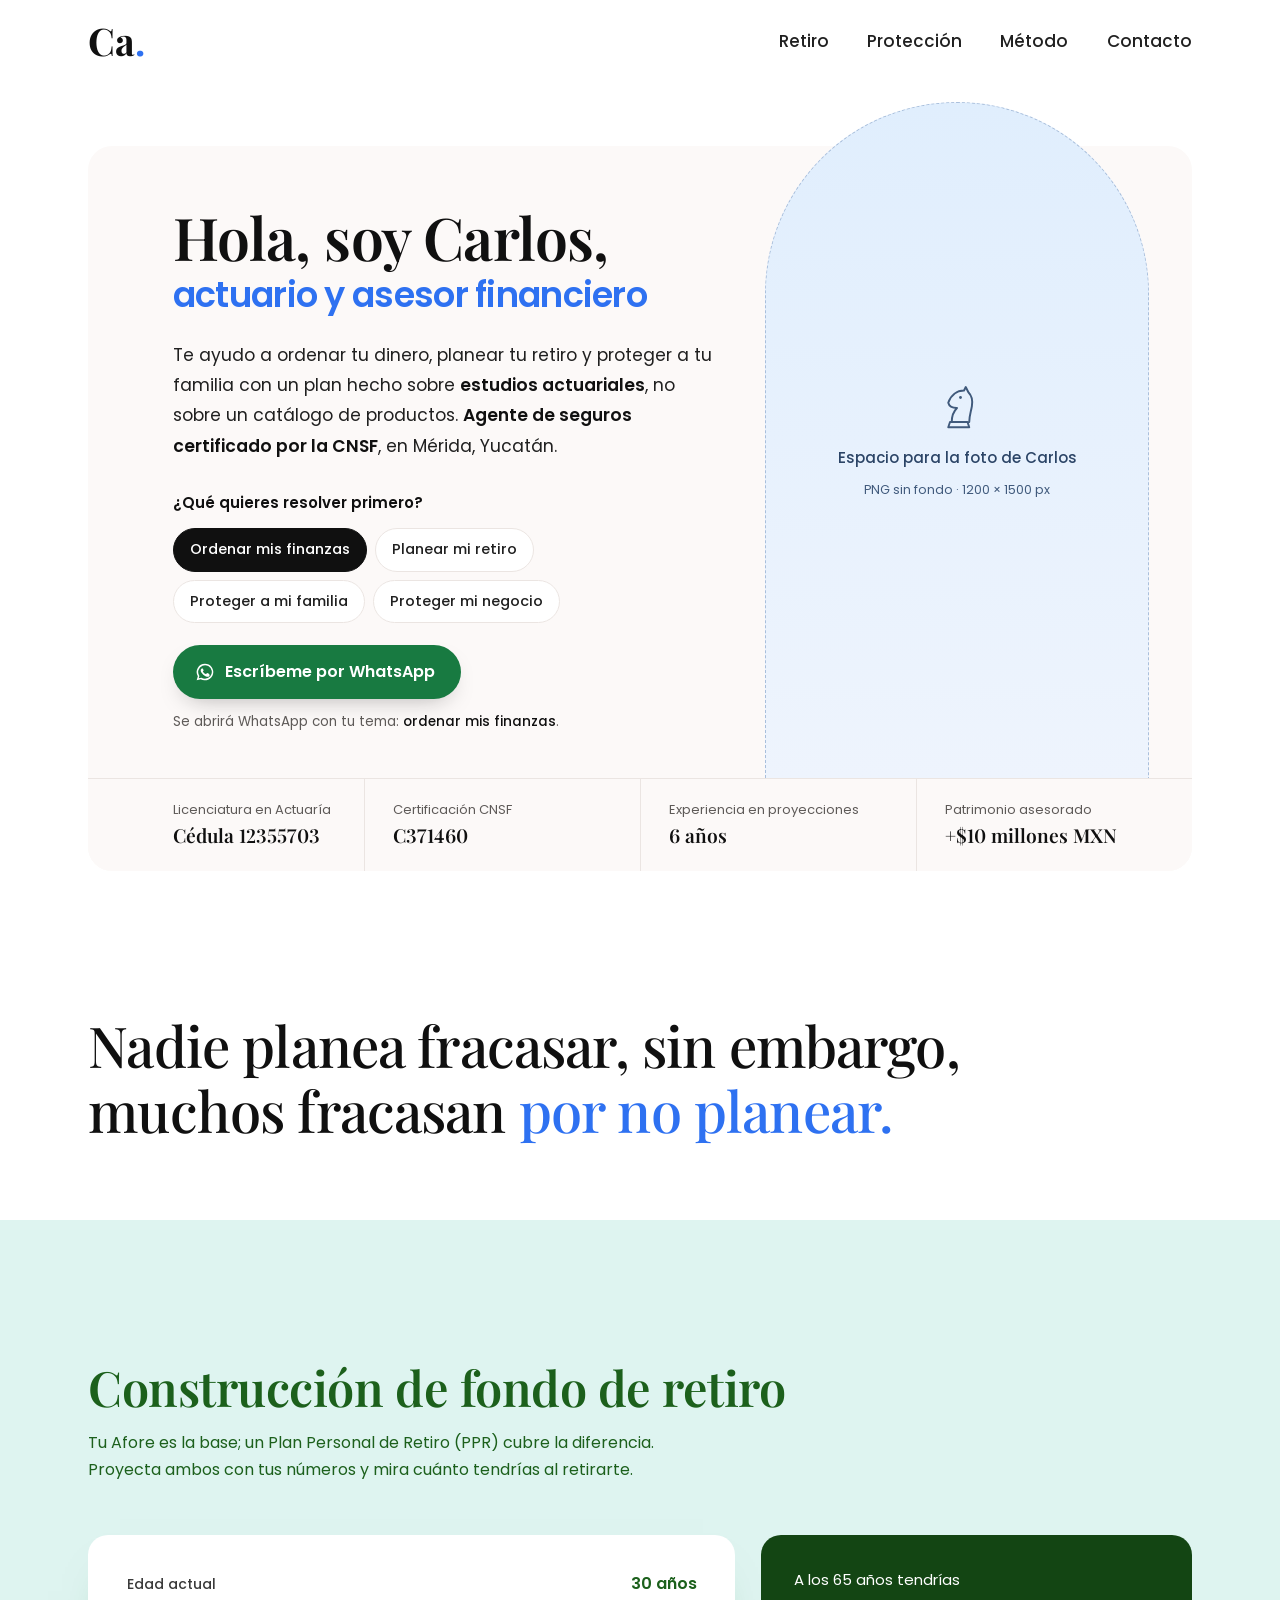
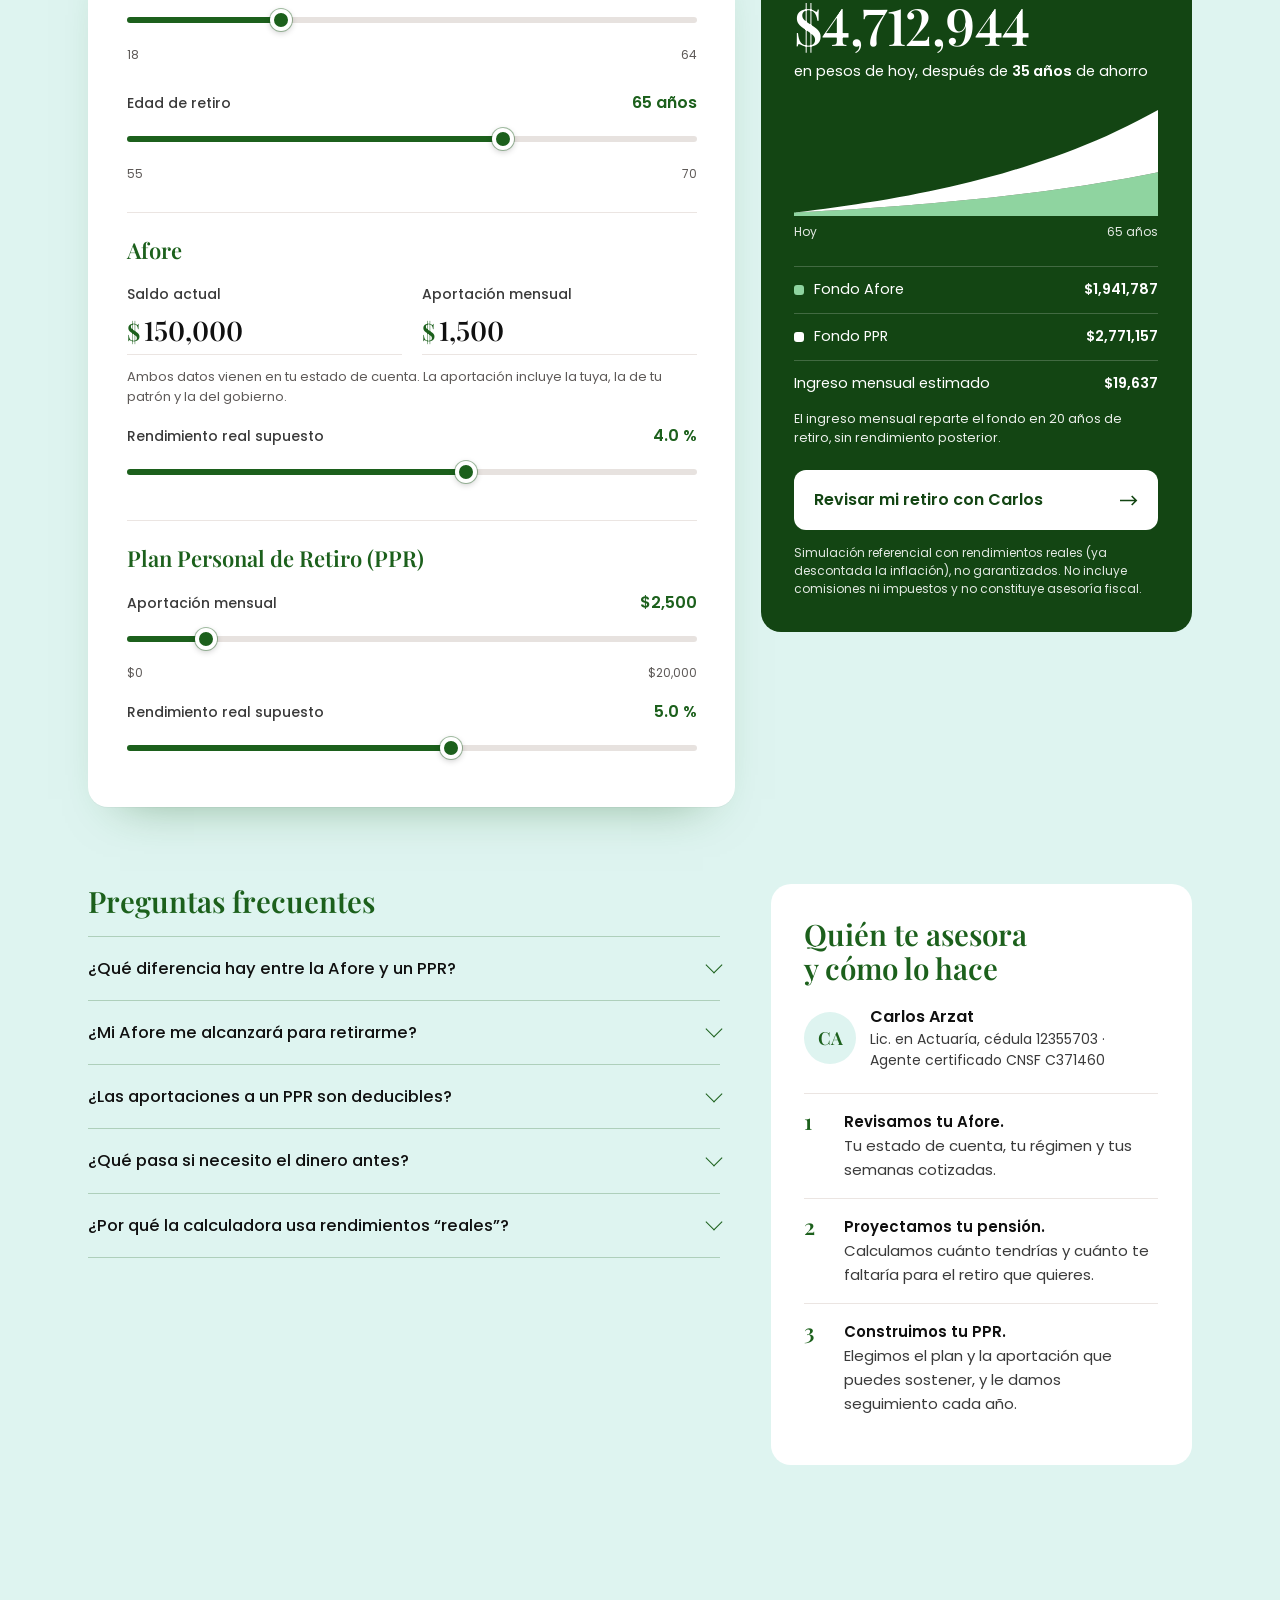
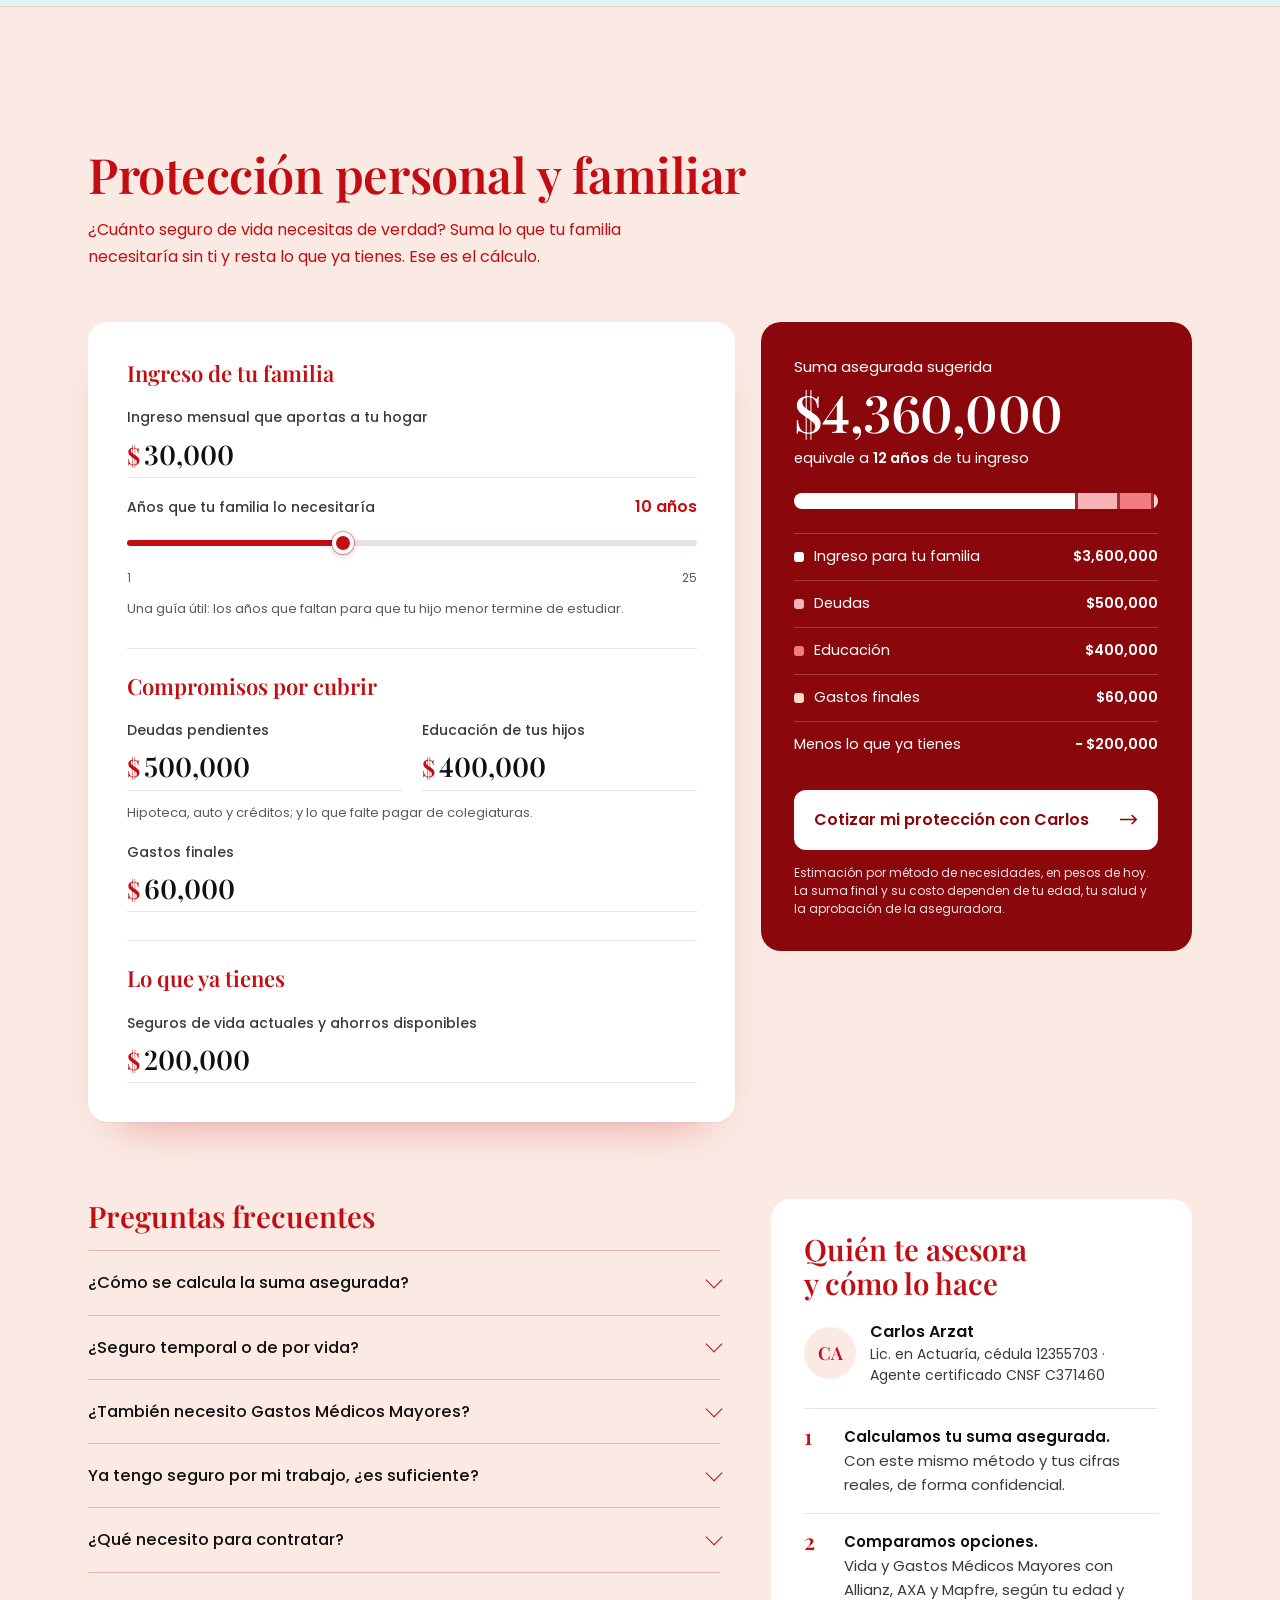
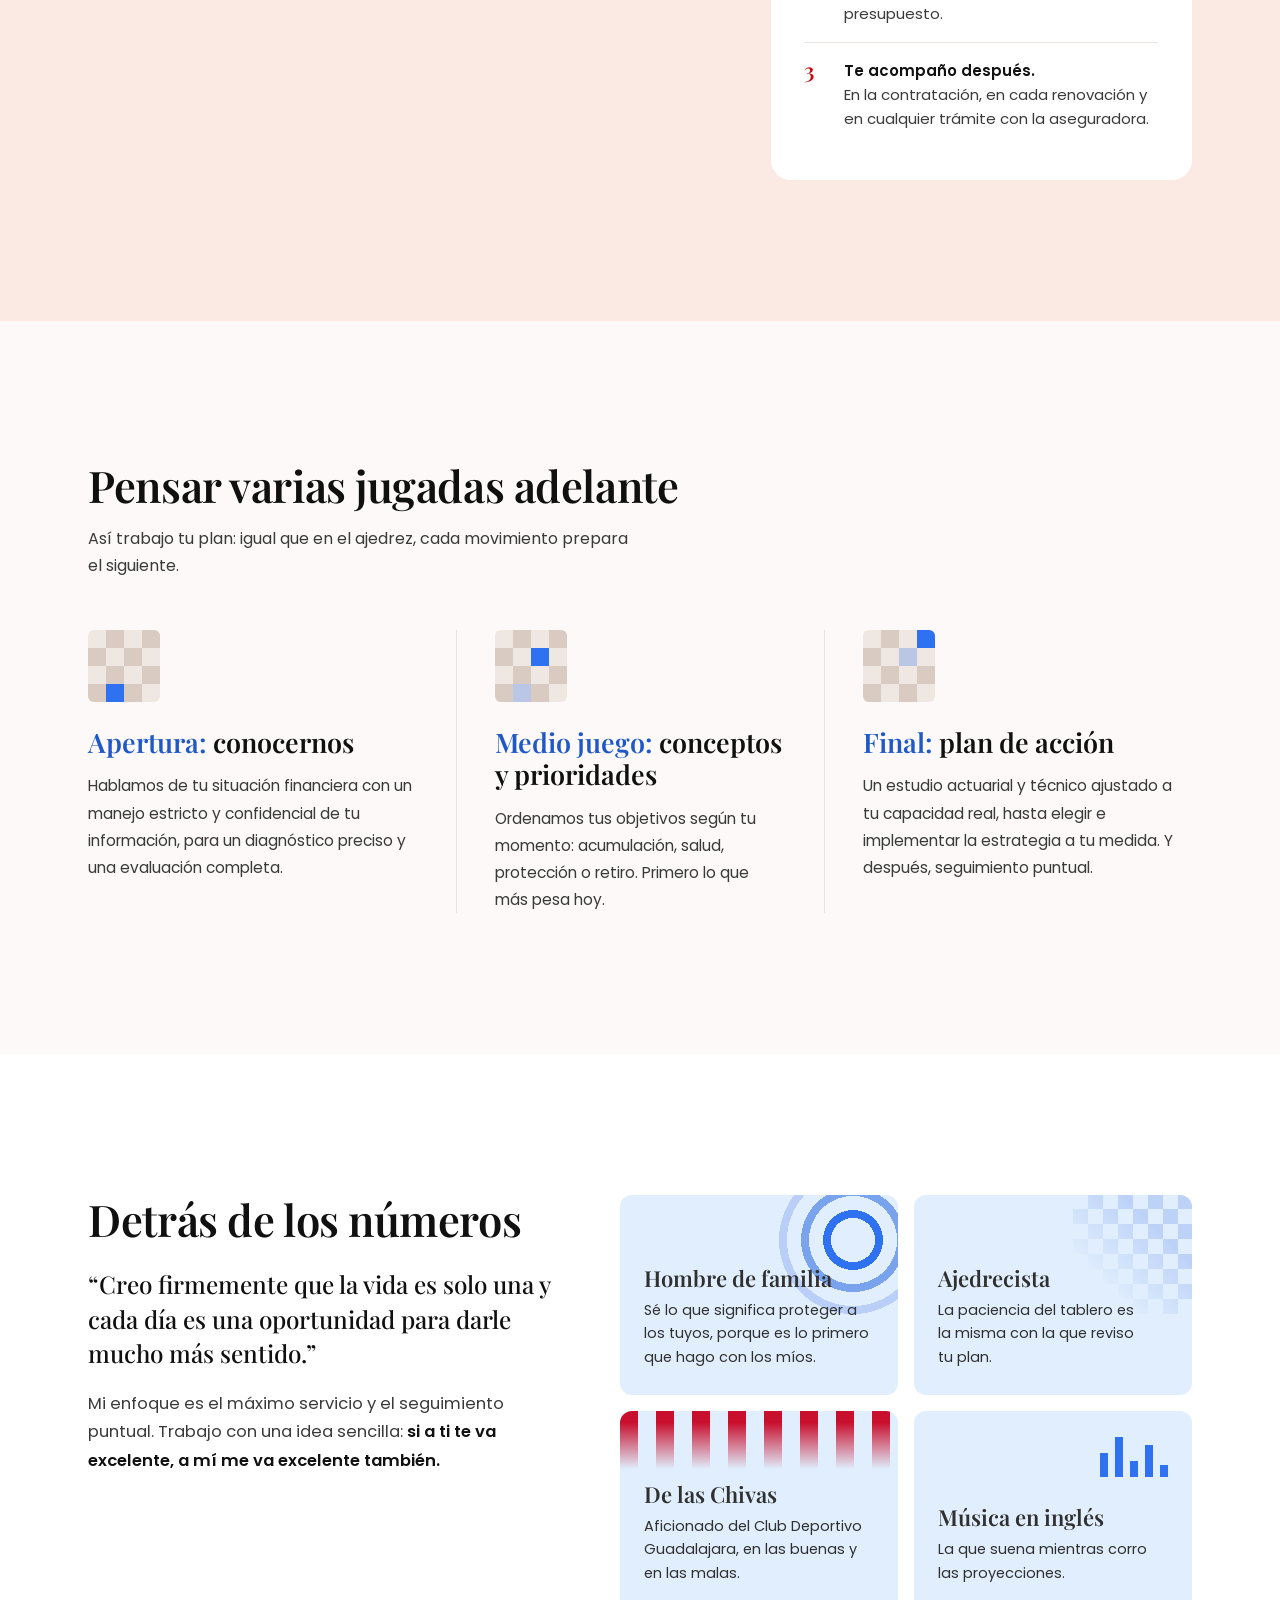
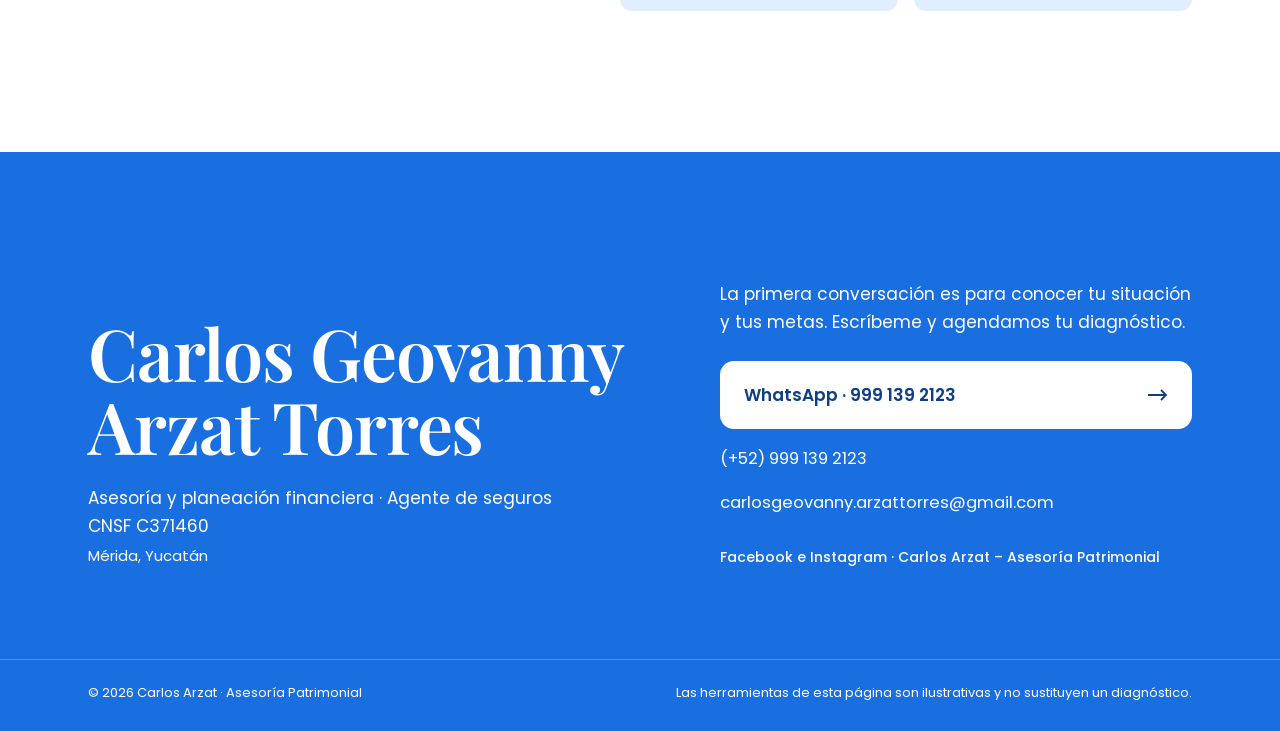
==== commit 5f28b64a: "Replace service cards with retirement and protection sections - Retirement fund section: Afore + PPR" ====
--- a/sitio/index.html
+++ b/sitio/index.html
@@ -23,9 +23,9 @@
   <a class="mono" href="#inicio" aria-label="Carlos Arzat, inicio">Ca<span>.</span></a>
   <nav aria-label="Principal">
     <ul>
-      <li><a href="#servicios">Servicios</a></li>
+      <li><a href="#retiro">Retiro</a></li>
+      <li><a href="#proteccion">Protección</a></li>
       <li><a href="#metodo">Método</a></li>
-      <li><a href="#carlos">Sobre mí</a></li>
       <li><a href="#contacto">Contacto</a></li>
     </ul>
   </nav>
@@ -91,100 +91,239 @@
     </blockquote>
   </section>
 
-  <!-- ============ SERVICIOS ============
-       Tarjetas pastel de la referencia (fondo + tinta del mismo tono).
-       En lugar de una captura de pantalla, cada tarjeta trae una herramienta que se puede usar. -->
-  <section class="services wrap" id="servicios" aria-labelledby="t-servicios">
-    <header class="sec-head seq">
-      <h2 id="t-servicios">Tres frentes, un solo plan</h2>
-      <p>Cada plan combina tus finanzas de hoy, tu retiro y tu protección, en el orden que tu situación pide. Pruébalo con tus propios números.</p>
-    </header>
-
-    <div class="cards">
-      <!-- Pilar 1: calculadora 50/30/20 -->
-      <article class="card c-fin seq" aria-labelledby="t-fin">
-        <h3 id="t-fin">Finanzas personales</h3>
-        <p class="card-text">Metas con monto y fecha, la regla 50/30/20 y el “Presupuesto Power” para registrar tus ingresos, detectar fugas y asegurar tu ahorro cada mes.</p>
-
-        <a class="more" href="#contacto" data-tema="ordenar mis finanzas">Quiero ordenar mis finanzas<svg aria-hidden="true" viewBox="0 0 20 12" width="18" height="11"><path d="M0 6h18M13 1l5 5-5 5" fill="none" stroke="currentColor" stroke-width="1.6"/></svg></a>
-
-        <div class="tool" id="calc">
-          <label class="field">
-            <span>Tu ingreso mensual neto</span>
-            <span class="money"><b aria-hidden="true">$</b><input id="ingreso" type="text" inputmode="numeric" autocomplete="off" value="30,000" aria-describedby="calc-hint"></span>
+  <!-- ============ CONSTRUCCIÓN DE FONDO DE RETIRO ============
+       Banda verde (pareja pastel de la referencia). Calculadora Afore + PPR,
+       preguntas frecuentes y quién asesora. Todo en pesos de hoy. -->
+  <section class="plan plan-ret" id="retiro" aria-labelledby="t-retiro">
+    <div class="wrap">
+      <header class="plan-head seq">
+        <h2 id="t-retiro">Construcción de fondo de retiro</h2>
+        <p>Tu Afore es la base; un Plan Personal de Retiro (PPR) cubre la diferencia. Proyecta ambos con tus números y mira cuánto tendrías al retirarte.</p>
+      </header>
+
+      <div class="calc seq" id="calc-ret">
+        <form class="calc-in" aria-label="Datos para la proyección de retiro" onsubmit="return false">
+          <label class="range">
+            <span>Edad actual <output id="o-edad">30 años</output></span>
+            <input id="edad" type="range" min="18" max="64" step="1" value="30">
+            <span class="ends" aria-hidden="true"><i>18</i><i>64</i></span>
           </label>
-          <p class="hint" id="calc-hint">Escribe tu ingreso y mira cómo se reparte.</p>
-          <div class="split" aria-hidden="true"><i class="s50"></i><i class="s30"></i><i class="s20"></i></div>
-          <dl class="split-legend" aria-live="polite">
-            <div><dt><i class="s50"></i>Necesidades · 50 %</dt><dd id="r50">$15,000</dd></div>
-            <div><dt><i class="s30"></i>Deseos · 30 %</dt><dd id="r30">$9,000</dd></div>
-            <div><dt><i class="s20"></i>Ahorro e inversión · 20 %</dt><dd id="r20">$6,000</dd></div>
+          <label class="range">
+            <span>Edad de retiro <output id="o-retiro">65 años</output></span>
+            <input id="retiro-edad" type="range" min="55" max="70" step="1" value="65">
+            <span class="ends" aria-hidden="true"><i>55</i><i>70</i></span>
+          </label>
+
+          <fieldset class="block">
+            <legend>Afore</legend>
+            <div class="pair">
+              <label class="field">
+                <span>Saldo actual</span>
+                <span class="money"><b aria-hidden="true">$</b><input id="afore-saldo" type="text" inputmode="numeric" autocomplete="off" value="150,000"></span>
+              </label>
+              <label class="field">
+                <span>Aportación mensual</span>
+                <span class="money"><b aria-hidden="true">$</b><input id="afore-apo" type="text" inputmode="numeric" autocomplete="off" value="1,500"></span>
+              </label>
+            </div>
+            <p class="hint">Ambos datos vienen en tu estado de cuenta. La aportación incluye la tuya, la de tu patrón y la del gobierno.</p>
+            <label class="range">
+              <span>Rendimiento real supuesto <output id="o-afore-r">4.0 %</output></span>
+              <input id="afore-r" type="range" min="1" max="6" step="0.5" value="4">
+            </label>
+          </fieldset>
+
+          <fieldset class="block">
+            <legend>Plan Personal de Retiro (PPR)</legend>
+            <label class="range">
+              <span>Aportación mensual <output id="o-ppr">$2,500</output></span>
+              <input id="ppr-apo" type="range" min="0" max="20000" step="500" value="2500">
+              <span class="ends" aria-hidden="true"><i>$0</i><i>$20,000</i></span>
+            </label>
+            <label class="range">
+              <span>Rendimiento real supuesto <output id="o-ppr-r">5.0 %</output></span>
+              <input id="ppr-r" type="range" min="1" max="8" step="0.5" value="5">
+            </label>
+          </fieldset>
+        </form>
+
+        <div class="calc-out" aria-live="polite">
+          <p class="out-label">A los <span id="r-edad-fin">65</span> años tendrías</p>
+          <p class="out-total" id="r-total">$0</p>
+          <p class="out-sub">en pesos de hoy, después de <b id="r-anos">35 años</b> de ahorro</p>
+
+          <svg class="stack" id="ret-chart" viewBox="0 0 320 120" preserveAspectRatio="none" role="img" aria-label="Crecimiento del fondo de Afore y del PPR año con año">
+            <path class="a-afore" id="ch-afore" d=""/>
+            <path class="a-ppr" id="ch-ppr" d=""/>
+          </svg>
+          <div class="stack-axis"><span>Hoy</span><span id="ch-end">65 años</span></div>
+
+          <dl class="out-rows">
+            <div><dt><i class="k-afore"></i>Fondo Afore</dt><dd id="r-afore">$0</dd></div>
+            <div><dt><i class="k-ppr"></i>Fondo PPR</dt><dd id="r-ppr">$0</dd></div>
+            <div><dt>Ingreso mensual estimado</dt><dd id="r-mes">$0</dd></div>
           </dl>
-          <div class="goal">
+          <p class="out-note">El ingreso mensual reparte el fondo en 20 años de retiro, sin rendimiento posterior.</p>
+
+          <a class="out-cta" id="ret-wa" href="https://wa.me/529991392123" target="_blank" rel="noopener">Revisar mi retiro con Carlos<svg aria-hidden="true" viewBox="0 0 20 12" width="18" height="11"><path d="M0 6h18M13 1l5 5-5 5" fill="none" stroke="currentColor" stroke-width="1.8"/></svg></a>
+          <p class="out-fine">Simulación referencial con rendimientos reales (ya descontada la inflación), no garantizados. No incluye comisiones ni impuestos y no constituye asesoría fiscal.</p>
+        </div>
+      </div>
+
+      <div class="plan-foot">
+        <div class="faq seq">
+          <h3>Preguntas frecuentes</h3>
+          <details>
+            <summary>¿Qué diferencia hay entre la Afore y un PPR?</summary>
+            <p>La Afore es tu cuenta obligatoria de retiro: ahí llegan tus aportaciones, las de tu patrón y las del gobierno. Un PPR es un plan voluntario que contratas tú para complementar lo que la Afore no alcance a cubrir.</p>
+          </details>
+          <details>
+            <summary>¿Mi Afore me alcanzará para retirarme?</summary>
+            <p>Depende de tu régimen (Ley 73 o Ley 97), de tus semanas cotizadas y de tu salario. Por eso el primer paso es proyectarla con tu estado de cuenta real: la diferencia entre lo que tendrás y lo que vas a gastar es la brecha que cubre el PPR.</p>
+          </details>
+          <details>
+            <summary>¿Las aportaciones a un PPR son deducibles?</summary>
+            <p>Ciertos planes personales de retiro pueden deducirse del ISR dentro de los límites que marca la ley. Si te conviene depende de tu situación fiscal, así que lo revisamos caso por caso y, si hace falta, junto con tu contador.</p>
+          </details>
+          <details>
+            <summary>¿Qué pasa si necesito el dinero antes?</summary>
+            <p>Retirar antes de la edad pactada puede implicar penalizaciones y la pérdida de beneficios fiscales. Por eso dimensionamos la aportación a tu capacidad real y separamos tu fondo de emergencia.</p>
+          </details>
+          <details>
+            <summary>¿Por qué la calculadora usa rendimientos “reales”?</summary>
+            <p>Un rendimiento real ya tiene descontada la inflación. Así el resultado se lee en pesos de hoy: si ves $20,000 al mes, es lo que hoy comprarías con $20,000.</p>
+          </details>
+        </div>
+
+        <aside class="advisor seq" aria-labelledby="t-asesor-ret">
+          <h3 id="t-asesor-ret">Quién te asesora y cómo lo hace</h3>
+          <div class="who">
+            <span class="who-mono" aria-hidden="true">CA</span>
+            <p><b>Carlos Arzat</b><br>Lic. en Actuaría, cédula 12355703 · Agente certificado CNSF C371460</p>
+          </div>
+          <ol class="how">
+            <li><b>Revisamos tu Afore.</b> Tu estado de cuenta, tu régimen y tus semanas cotizadas.</li>
+            <li><b>Proyectamos tu pensión.</b> Calculamos cuánto tendrías y cuánto te faltaría para el retiro que quieres.</li>
+            <li><b>Construimos tu PPR.</b> Elegimos el plan y la aportación que puedes sostener, y le damos seguimiento cada año.</li>
+          </ol>
+        </aside>
+      </div>
+    </div>
+  </section>
+
+  <!-- ============ PROTECCIÓN PERSONAL / FAMILIAR ============
+       Banda rosada (pareja pastel de la referencia). Calculadora de suma asegurada
+       por método de necesidades, preguntas frecuentes y quién asesora. -->
+  <section class="plan plan-pro" id="proteccion" aria-labelledby="t-proteccion">
+    <div class="wrap">
+      <header class="plan-head seq">
+        <h2 id="t-proteccion">Protección personal y familiar</h2>
+        <p>¿Cuánto seguro de vida necesitas de verdad? Suma lo que tu familia necesitaría sin ti y resta lo que ya tienes. Ese es el cálculo.</p>
+      </header>
+
+      <div class="calc seq" id="calc-pro">
+        <form class="calc-in" aria-label="Datos para calcular la suma asegurada" onsubmit="return false">
+          <fieldset class="block">
+            <legend>Ingreso de tu familia</legend>
             <label class="field">
-              <span>Tu meta</span>
-              <span class="money"><b aria-hidden="true">$</b><input id="meta" type="text" inputmode="numeric" autocomplete="off" value="100,000"></span>
-            </label>
-            <p class="year" aria-live="polite">Con tu 20 % la alcanzas en <b id="r-meses">17 meses</b>, hacia <b id="r-fecha">abril de 2028</b>.</p>
+              <span>Ingreso mensual que aportas a tu hogar</span>
+              <span class="money"><b aria-hidden="true">$</b><input id="pro-ingreso" type="text" inputmode="numeric" autocomplete="off" value="30,000"></span>
+            </label>
+            <label class="range">
+              <span>Años que tu familia lo necesitaría <output id="o-pro-anos">10 años</output></span>
+              <input id="pro-anos" type="range" min="1" max="25" step="1" value="10">
+              <span class="ends" aria-hidden="true"><i>1</i><i>25</i></span>
+            </label>
+            <p class="hint">Una guía útil: los años que faltan para que tu hijo menor termine de estudiar.</p>
+          </fieldset>
+
+          <fieldset class="block">
+            <legend>Compromisos por cubrir</legend>
+            <div class="pair">
+              <label class="field">
+                <span>Deudas pendientes</span>
+                <span class="money"><b aria-hidden="true">$</b><input id="pro-deudas" type="text" inputmode="numeric" autocomplete="off" value="500,000"></span>
+              </label>
+              <label class="field">
+                <span>Educación de tus hijos</span>
+                <span class="money"><b aria-hidden="true">$</b><input id="pro-edu" type="text" inputmode="numeric" autocomplete="off" value="400,000"></span>
+              </label>
+            </div>
+            <p class="hint">Hipoteca, auto y créditos; y lo que falte pagar de colegiaturas.</p>
+            <label class="field">
+              <span>Gastos finales</span>
+              <span class="money"><b aria-hidden="true">$</b><input id="pro-finales" type="text" inputmode="numeric" autocomplete="off" value="60,000"></span>
+            </label>
+          </fieldset>
+
+          <fieldset class="block">
+            <legend>Lo que ya tienes</legend>
+            <label class="field">
+              <span>Seguros de vida actuales y ahorros disponibles</span>
+              <span class="money"><b aria-hidden="true">$</b><input id="pro-tienes" type="text" inputmode="numeric" autocomplete="off" value="200,000"></span>
+            </label>
+          </fieldset>
+        </form>
+
+        <div class="calc-out" aria-live="polite">
+          <p class="out-label">Suma asegurada sugerida</p>
+          <p class="out-total" id="p-total">$0</p>
+          <p class="out-sub">equivale a <b id="p-veces">0 años</b> de tu ingreso</p>
+
+          <div class="bar" id="pro-bar" aria-hidden="true"><i class="k-ing"></i><i class="k-deu"></i><i class="k-edu"></i><i class="k-fin"></i></div>
+
+          <dl class="out-rows">
+            <div><dt><i class="k-ing"></i>Ingreso para tu familia</dt><dd id="p-ing">$0</dd></div>
+            <div><dt><i class="k-deu"></i>Deudas</dt><dd id="p-deu">$0</dd></div>
+            <div><dt><i class="k-edu"></i>Educación</dt><dd id="p-edu">$0</dd></div>
+            <div><dt><i class="k-fin"></i>Gastos finales</dt><dd id="p-fin">$0</dd></div>
+            <div class="minus"><dt>Menos lo que ya tienes</dt><dd id="p-tienes">$0</dd></div>
+          </dl>
+
+          <a class="out-cta" id="pro-wa" href="https://wa.me/529991392123" target="_blank" rel="noopener">Cotizar mi protección con Carlos<svg aria-hidden="true" viewBox="0 0 20 12" width="18" height="11"><path d="M0 6h18M13 1l5 5-5 5" fill="none" stroke="currentColor" stroke-width="1.8"/></svg></a>
+          <p class="out-fine">Estimación por método de necesidades, en pesos de hoy. La suma final y su costo dependen de tu edad, tu salud y la aprobación de la aseguradora.</p>
+        </div>
+      </div>
+
+      <div class="plan-foot">
+        <div class="faq seq">
+          <h3>Preguntas frecuentes</h3>
+          <details>
+            <summary>¿Cómo se calcula la suma asegurada?</summary>
+            <p>Con el método de necesidades: el ingreso que tu familia dejaría de recibir durante los años que lo necesita, más deudas, educación y gastos finales, menos los seguros y ahorros que ya tienes. Es el mismo cálculo de esta calculadora, hecho con tus cifras reales.</p>
+          </details>
+          <details>
+            <summary>¿Seguro temporal o de por vida?</summary>
+            <p>Un seguro temporal protege un periodo definido (por ejemplo, mientras pagas la hipoteca o tus hijos estudian) y suele costar menos. Uno de por vida o con ahorro te cubre siempre y acumula un valor. Elegimos según lo que necesitas cubrir y por cuánto tiempo.</p>
+          </details>
+          <details>
+            <summary>¿También necesito Gastos Médicos Mayores?</summary>
+            <p>Son coberturas distintas. El seguro de vida protege el ingreso de tu familia si tú faltas; Gastos Médicos Mayores paga hospitalización, cirugía y tratamientos para que una enfermedad no consuma tus ahorros. Lo ideal es revisar ambos.</p>
+          </details>
+          <details>
+            <summary>Ya tengo seguro por mi trabajo, ¿es suficiente?</summary>
+            <p>Súmalo en “lo que ya tienes”. Ten en cuenta que los seguros de grupo suelen terminar cuando dejas la empresa, y su suma no siempre corresponde a lo que tu familia necesitaría.</p>
+          </details>
+          <details>
+            <summary>¿Qué necesito para contratar?</summary>
+            <p>Una identificación y un cuestionario de salud. Según tu edad y la suma asegurada, la aseguradora puede pedir exámenes médicos. Te acompaño en todo el proceso.</p>
+          </details>
+        </div>
+
+        <aside class="advisor seq" aria-labelledby="t-asesor-pro">
+          <h3 id="t-asesor-pro">Quién te asesora y cómo lo hace</h3>
+          <div class="who">
+            <span class="who-mono" aria-hidden="true">CA</span>
+            <p><b>Carlos Arzat</b><br>Lic. en Actuaría, cédula 12355703 · Agente certificado CNSF C371460</p>
           </div>
-        </div>
-      </article>
-
-      <!-- Pilar 2: simulador de inflación -->
-      <article class="card c-ret seq" aria-labelledby="t-ret">
-        <h3 id="t-ret">Retiro</h3>
-        <p class="card-text">Planeamos tu retiro considerando tu ahorro en la Afore, la inflación y los gastos mensuales que tendrás. Así se ve lo que la inflación le hace a tu gasto de hoy.</p>
-
-        <a class="more" href="#contacto" data-tema="planear mi retiro">Quiero planear mi retiro<svg aria-hidden="true" viewBox="0 0 20 12" width="18" height="11"><path d="M0 6h18M13 1l5 5-5 5" fill="none" stroke="currentColor" stroke-width="1.6"/></svg></a>
-
-        <div class="tool" id="sim">
-          <div class="sim-inputs">
-            <label class="field">
-              <span>Gasto mensual hoy</span>
-              <span class="money"><b aria-hidden="true">$</b><input id="gasto" type="text" inputmode="numeric" autocomplete="off" value="25,000"></span>
-            </label>
-            <label class="range">
-              <span>Años para tu retiro <output id="o-anos" for="anos">25</output></span>
-              <input id="anos" type="range" min="5" max="40" step="1" value="25">
-            </label>
-            <label class="range">
-              <span>Inflación anual <output id="o-inf" for="inf">4.0 %</output></span>
-              <input id="inf" type="range" min="2" max="8" step="0.5" value="4">
-            </label>
-          </div>
-          <div class="sim-out">
-            <p class="big">Ese mismo gasto costará <b><span id="futuro">$66,646</span> <small>al mes</small></b></p>
-            <svg class="curve" id="curve" viewBox="0 0 320 120" preserveAspectRatio="none" role="img" aria-label="Curva del costo mensual año con año hasta tu retiro">
-              <path class="area" id="curve-area" d=""/>
-              <path class="line" id="curve-line" d="" pathLength="1"/>
-              <line class="base" x1="0" y1="119" x2="320" y2="119"/>
-            </svg>
-            <div class="curve-axis"><span>Hoy · <b id="axis-start">$25,000</b></span><span id="axis-end">En 25 años</span></div>
-          </div>
-          <p class="fine">Simulación ilustrativa con inflación constante. No es una proyección de rendimientos.</p>
-        </div>
-      </article>
-
-      <!-- Pilar 3: previsión, Vida y GMM -->
-      <article class="card c-pre seq" aria-labelledby="t-pre">
-        <div class="pre-copy">
-          <h3 id="t-pre">Previsión</h3>
-          <p class="card-text">Que un imprevisto no deshaga lo que construiste. Diseñamos tu protección con Allianz, AXA y Mapfre.</p>
-          <a class="more" href="#contacto" data-tema="proteger a mi familia">Quiero proteger a mi familia<svg aria-hidden="true" viewBox="0 0 20 12" width="18" height="11"><path d="M0 6h18M13 1l5 5-5 5" fill="none" stroke="currentColor" stroke-width="1.6"/></svg></a>
-        </div>
-        <div class="pre-grid">
-          <section class="cover">
-            <h4>Seguro de Vida</h4>
-            <p>Ingresos para tu familia en caso de fallecimiento o invalidez. Lo que tú aportas cada mes sigue llegando a casa.</p>
-          </section>
-          <section class="cover">
-            <h4>Gastos Médicos Mayores</h4>
-            <p>Hospitalización, cirugía y tratamiento sin tocar tus ahorros. Una enfermedad no debería costarte tu patrimonio.</p>
-          </section>
-        </div>
-      </article>
-    </div>
-
+          <ol class="how">
+            <li><b>Calculamos tu suma asegurada.</b> Con este mismo método y tus cifras reales, de forma confidencial.</li>
+            <li><b>Comparamos opciones.</b> Vida y Gastos Médicos Mayores con Allianz, AXA y Mapfre, según tu edad y presupuesto.</li>
+            <li><b>Te acompaño después.</b> En la contratación, en cada renovación y en cualquier trámite con la aseguradora.</li>
+          </ol>
+        </aside>
+      </div>
+    </div>
   </section>
 
   <!-- ============ MÉTODO ============
--- a/sitio/styles.css
+++ b/sitio/styles.css
@@ -22,7 +22,6 @@
   --wa:#187a41;           /* verde WhatsApp oscurecido para contraste AA con texto blanco */
 
   /* Parejas pastel fondo / tinta, una por pilar */
-  --fin-bg:#e8edfd; --fin-ink:#2a34c6;
   --ret-bg:#def4f0; --ret-ink:#1c601c;
   --pre-bg:#fbeae4; --pre-ink:#c40d12;
   --fun-bg:#e0eefd; --fun-ink:#303030;
@@ -170,98 +169,115 @@
 .sec-head h2,.about-head h2{font:600 clamp(32px,3.4vw,48px)/1.12 var(--serif);letter-spacing:-.01em}
 .sec-head p{margin-top:16px;font-size:clamp(16px,1.2vw,18px);color:var(--body);max-width:36em}
 
-/* ---------- 7. Servicios: tarjetas pastel con herramienta ---------- */
-.services{padding-bottom:calc(var(--section) * .7)}
-.cards{display:grid;grid-template-columns:1fr 1fr;gap:clamp(20px,2.4vw,32px)}
-.card{
-  --bg:var(--fin-bg);--c:var(--fin-ink);
-  background:var(--bg);color:var(--c);border-radius:16px;
-  padding:clamp(28px,3.4vw,48px);display:flex;flex-direction:column;
-  overflow:hidden;
-}
-.c-fin{--bg:var(--fin-bg);--c:var(--fin-ink)}
-.c-ret{--bg:var(--ret-bg);--c:var(--ret-ink)}
-.c-pre{--bg:var(--pre-bg);--c:var(--pre-ink);grid-column:1 / -1;display:grid;grid-template-columns:minmax(0,.9fr) minmax(0,1.1fr);gap:clamp(24px,4vw,64px);align-items:start}
-.card h3{font:600 clamp(30px,2.7vw,40px)/1.15 var(--serif);color:var(--c)}
-.card-text{margin-top:14px;font-size:15.5px;line-height:1.7;max-width:34em}
-.more{margin-top:18px;display:inline-flex;align-items:center;gap:8px;align-self:flex-start;font-weight:500;font-size:15.5px;text-decoration:none;color:var(--c)}
-.more svg{transition:transform .3s var(--ease-arrow)}
-.more:hover svg{transform:translateX(4px)}
-.more:hover{text-decoration:underline}
-
-/* La herramienta "sangra" hacia los bordes de la tarjeta, como las capturas de la referencia */
-.tool{
-  /* Sale por el borde inferior de la tarjeta, como la captura recortada de la referencia */
-  flex:1;margin:32px 0 calc(clamp(28px,3.4vw,48px) * -1);padding:26px 26px 30px;border-radius:14px 14px 0 0;background:var(--white);color:var(--ink);
-  box-shadow:0 1px 0 rgba(0,0,0,.03), 0 18px 40px -22px color-mix(in srgb, var(--c) 45%, transparent);
-}
-.field{display:block}
-.field > span:first-child,.range > span{display:flex;justify-content:space-between;align-items:baseline;font-size:13.5px;font-weight:500;color:var(--mute)}
+/* ---------- 7. Retiro y Protección: banda pastel + calculadora ----------
+   Cada sección toma una pareja fondo/tinta de la referencia:
+   retiro en verde, protección en rojo. --c es la tinta, --bg el fondo. */
+.plan{--bg:var(--ret-bg);--c:var(--ret-ink);--c-deep:#134513;background:var(--bg);padding-block:var(--section)}
+.plan-ret{--bg:var(--ret-bg);--c:var(--ret-ink);--c-deep:#134513}
+.plan-pro{--bg:var(--pre-bg);--c:var(--pre-ink);--c-deep:#8a080c;background:var(--bg)}
+.plan + .plan{border-top:1px solid color-mix(in srgb, var(--c) 14%, transparent)}
+
+.plan-head{max-width:780px;margin-bottom:clamp(32px,4vw,52px)}
+.plan-head h2{font:600 clamp(34px,3.8vw,54px)/1.08 var(--serif);letter-spacing:-.01em;color:var(--c)}
+.plan-head p{margin-top:16px;font-size:clamp(16px,1.25vw,19px);line-height:1.7;color:var(--c);max-width:36em}
+
+/* Calculadora: entradas a la izquierda, resultado a la derecha (fijo al hacer scroll) */
+.calc{display:grid;grid-template-columns:minmax(0,1.2fr) minmax(0,.8fr);gap:clamp(16px,2vw,28px);align-items:start}
+.calc-in{background:var(--white);border-radius:20px;padding:clamp(24px,3vw,44px);display:grid;gap:28px;color:var(--ink);
+  box-shadow:0 1px 0 rgba(0,0,0,.03), 0 24px 48px -32px color-mix(in srgb, var(--c) 50%, transparent)}
+.block{border:0;margin:0;padding:24px 0 0;min-width:0;border-top:1px solid var(--line);display:grid;gap:18px}
+.block legend{float:left;width:100%;padding:0;margin-bottom:2px;font:600 22px/1.2 var(--serif);color:var(--c)}
+.calc-in > .block:first-child{border-top:0;padding-top:0}
+.pair{display:grid;grid-template-columns:1fr 1fr;gap:20px}
+.calc .hint{margin-top:-6px}
+.ends{display:flex;justify-content:space-between;margin-top:4px;font-size:12px;color:var(--mute)}
+.ends i{font-style:normal}
+
+.field > span:first-child,.range > span:first-child{display:flex;justify-content:space-between;align-items:baseline;gap:12px;font-size:14px;font-weight:500;color:var(--body)}
 .money{margin-top:6px;display:flex;align-items:baseline;gap:4px;border-bottom:1.5px solid var(--line);transition:border-color .2s}
 .money:focus-within{border-color:var(--c)}
-.money b{font:600 28px/1.2 var(--serif);color:var(--c)}
-.money input{
-  width:100%;border:0;background:transparent;outline:0;padding:4px 0 8px;
-  font:600 clamp(28px,2.6vw,36px)/1.1 var(--serif);color:var(--head);font-variant-numeric:lining-nums tabular-nums;
-}
-.hint{margin-top:8px;font-size:13px;color:var(--mute)}
-
-.split{display:flex;height:14px;border-radius:999px;overflow:hidden;margin-top:20px;gap:3px}
-.split i{display:block;height:100%}
-.split .s50{flex:50}.split .s30{flex:30}.split .s20{flex:20}
-.s50{background:var(--fin-ink)}
-.s30{background:#8c93e6}
-.s20{background:#1f8f4e}
-.split-legend{margin-top:14px;display:grid;gap:8px}
-.split-legend div{display:flex;justify-content:space-between;align-items:center;gap:12px;font-size:14.5px}
-.split-legend dt{display:flex;align-items:center;gap:10px;color:var(--body)}
-.split-legend dt i{width:10px;height:10px;border-radius:3px;flex:none}
-.split-legend dd{font-weight:600;color:var(--head);font-variant-numeric:tabular-nums}
-.tool{display:flex;flex-direction:column}
-.goal{margin-top:auto;padding-top:16px;border-top:1px solid var(--line)}
-.goal .money input{font-size:clamp(22px,2vw,28px)}
-.goal .money b{font-size:22px}
-.year{margin-top:12px;font-size:14.5px;color:var(--body)}
-.year b{color:var(--c);font-variant-numeric:tabular-nums}
-
-/* Simulador de inflación */
-.sim-inputs{display:grid;gap:16px}
-.range output{font:600 15px/1 var(--sans);color:var(--head);font-variant-numeric:tabular-nums}
-.range input{width:100%;margin:10px 0 0;-webkit-appearance:none;appearance:none;height:22px;background:transparent;cursor:pointer;--p:57%}
-.range input::-webkit-slider-runnable-track{height:4px;border-radius:4px;background:linear-gradient(to right,var(--c) var(--p),#dde5e2 var(--p))}
-.range input::-moz-range-track{height:4px;border-radius:4px;background:#dde5e2}
-.range input::-moz-range-progress{height:4px;border-radius:4px;background:var(--c)}
-.range input::-webkit-slider-thumb{-webkit-appearance:none;width:20px;height:20px;margin-top:-8px;border-radius:50%;background:var(--white);border:2px solid var(--c);box-shadow:0 2px 6px rgba(0,0,0,.15);transition:transform .2s var(--ease-out)}
-.range input::-moz-range-thumb{width:16px;height:16px;border-radius:50%;background:var(--white);border:2px solid var(--c);box-shadow:0 2px 6px rgba(0,0,0,.15)}
-.range input:active::-webkit-slider-thumb{transform:scale(1.15)}
-.sim-out{margin-top:22px;padding-top:18px;border-top:1px solid var(--line)}
-.big{font-size:15.5px;color:var(--body)}
-.big small{font:500 15px/1 var(--sans);color:var(--body)}
-.big > b{display:block;margin-top:2px;font:600 clamp(32px,3vw,42px)/1.1 var(--serif);color:var(--c);font-variant-numeric:lining-nums tabular-nums}
-.curve{margin-top:14px;width:100%;height:110px;overflow:visible}
-.curve .area{fill:color-mix(in srgb, var(--ret-ink) 12%, transparent)}
-.curve .line{fill:none;stroke:var(--ret-ink);stroke-width:2.2;vector-effect:non-scaling-stroke;stroke-linejoin:round}
-.js .curve .line{stroke-dasharray:1;stroke-dashoffset:var(--draw,0);transition:stroke-dashoffset 1.6s var(--ease-out)}
-.js .curve:not(.drawn) .line{--draw:1}
-.curve .base{stroke:var(--line);stroke-width:1;vector-effect:non-scaling-stroke}
-.curve-axis{display:flex;justify-content:space-between;margin-top:6px;font-size:12.5px;color:var(--mute)}
-.curve-axis b{font-weight:600;color:var(--body);font-variant-numeric:tabular-nums}
-.fine{margin-top:14px;font-size:12.5px;line-height:1.5;color:var(--mute)}
-
-/* Previsión */
-.pre-grid{display:grid;grid-template-columns:1fr 1fr;gap:32px}
-.cover{padding-top:18px;border-top:1px solid color-mix(in srgb, var(--pre-ink) 35%, transparent)}
-.cover h4{font:600 22px/1.2 var(--serif);color:var(--c)}
-.cover p{margin-top:10px;font-size:15px;line-height:1.65;color:var(--pre-ink)}
-
+.money b{font:600 24px/1.2 var(--serif);color:var(--c)}
+.money input{width:100%;min-width:0;border:0;background:transparent;outline:0;padding:4px 0 8px;
+  font:600 clamp(24px,2.1vw,30px)/1.1 var(--serif);color:var(--head);font-variant-numeric:lining-nums tabular-nums}
+.hint{font-size:13px;line-height:1.55;color:var(--mute)}
+
+.range{display:block}
+.range output{font:600 16px/1 var(--sans);color:var(--c);font-variant-numeric:tabular-nums;white-space:nowrap}
+.range input{width:100%;margin:12px 0 0;-webkit-appearance:none;appearance:none;height:24px;background:transparent;cursor:pointer;--p:50%}
+.range input::-webkit-slider-runnable-track{height:6px;border-radius:6px;background:linear-gradient(to right,var(--c) var(--p),#e7e2df var(--p))}
+.range input::-moz-range-track{height:6px;border-radius:6px;background:#e7e2df}
+.range input::-moz-range-progress{height:6px;border-radius:6px;background:var(--c)}
+.range input::-webkit-slider-thumb{-webkit-appearance:none;width:22px;height:22px;margin-top:-8px;border-radius:50%;background:var(--c);border:4px solid var(--white);box-shadow:0 0 0 1px color-mix(in srgb, var(--c) 40%, transparent),0 2px 6px rgba(0,0,0,.2);transition:transform .2s var(--ease-out)}
+.range input::-moz-range-thumb{width:16px;height:16px;border-radius:50%;background:var(--c);border:4px solid var(--white);box-shadow:0 0 0 1px color-mix(in srgb, var(--c) 40%, transparent),0 2px 6px rgba(0,0,0,.2)}
+.range input:active::-webkit-slider-thumb{transform:scale(1.12)}
+.range input:focus-visible{outline-offset:6px}
+
+/* Resultado: bloque de tinta con texto blanco */
+.calc-out{position:sticky;top:24px;background:var(--c-deep);color:#fff;border-radius:20px;padding:clamp(24px,2.6vw,36px)}
+.out-label{font-size:15px;color:#fff}
+.out-total{margin-top:6px;font:600 clamp(40px,4vw,58px)/1.04 var(--serif);letter-spacing:-.01em;font-variant-numeric:lining-nums tabular-nums;color:#fff}
+.out-sub{margin-top:8px;font-size:14.5px;color:#fff}
+.out-sub b{font-weight:600}
+.out-rows{margin-top:24px;display:grid}
+.out-rows div{display:flex;justify-content:space-between;align-items:center;gap:12px;padding:11px 0;border-top:1px solid rgba(255,255,255,.2);font-size:14.5px}
+.out-rows dt{display:flex;align-items:center;gap:10px}
+.out-rows dt i{width:10px;height:10px;border-radius:3px;flex:none}
+.out-rows dd{font-weight:600;font-variant-numeric:tabular-nums;white-space:nowrap}
+.out-rows .minus dd::before{content:"− "}
+.out-note{margin-top:4px;font-size:12.5px;line-height:1.5;color:#fff;opacity:.92}
+.out-cta{margin-top:22px;display:flex;align-items:center;justify-content:space-between;gap:12px;
+  background:var(--white);color:var(--c-deep);text-decoration:none;font-weight:600;font-size:16px;padding:17px 20px;border-radius:12px;
+  transition:transform .4s var(--ease-out), box-shadow .4s var(--ease-out)}
+.out-cta:hover{transform:translateY(-2px);box-shadow:0 16px 30px -16px rgba(0,0,0,.5)}
+.out-cta svg{transition:transform .3s var(--ease-arrow)}
+.out-cta:hover svg{transform:translateX(4px)}
+.calc-out :focus-visible{outline-color:#fff}
+.out-fine{margin-top:14px;font-size:12px;line-height:1.5;color:#fff;opacity:.88}
+
+/* Gráfica apilada del retiro: Afore abajo, PPR encima */
+.stack{margin-top:22px;width:100%;height:110px;display:block}
+.stack .a-afore,.k-afore{fill:#8fd4a0;background:#8fd4a0}
+.stack .a-ppr,.k-ppr{fill:#fff;background:#fff}
+.stack-axis{display:flex;justify-content:space-between;margin-top:6px;font-size:12px;color:#fff;opacity:.88}
+
+/* Barra de composición de la suma asegurada */
+.bar{margin-top:22px;display:flex;gap:3px;height:16px;border-radius:999px;overflow:hidden;background:rgba(255,255,255,.15)}
+.bar i{display:block;height:100%;transition:flex-grow .5s var(--ease-out)}
+.k-ing{background:#fff}
+.k-deu{background:#f6b4b6}
+.k-edu{background:#f07c80}
+.k-fin{background:#ffd9c7}
+
+/* Preguntas frecuentes + quién asesora */
+.plan-foot{margin-top:clamp(56px,6vw,88px);display:grid;grid-template-columns:minmax(0,1.2fr) minmax(0,.8fr);gap:clamp(32px,4vw,64px);align-items:start}
+.plan-foot h3{font:600 clamp(26px,2.3vw,32px)/1.15 var(--serif);color:var(--c)}
+.faq details{border-top:1px solid color-mix(in srgb, var(--c) 25%, transparent)}
+.faq details:last-child{border-bottom:1px solid color-mix(in srgb, var(--c) 25%, transparent)}
+.faq h3{margin-bottom:18px}
+.faq summary{list-style:none;cursor:pointer;display:flex;justify-content:space-between;align-items:center;gap:16px;padding:18px 0;font-size:16.5px;font-weight:500;color:var(--head)}
+.faq summary::-webkit-details-marker{display:none}
+.faq summary::after{content:"";flex:none;width:12px;height:12px;border-right:1.8px solid var(--c);border-bottom:1.8px solid var(--c);transform:translateY(-3px) rotate(45deg);transition:transform .35s var(--ease-out)}
+.faq details[open] summary::after{transform:translateY(3px) rotate(225deg)}
+.faq summary:hover{color:var(--c)}
+.faq details p{padding:0 32px 20px 0;font-size:15.5px;line-height:1.75;color:var(--body);max-width:44em}
+
+.advisor{background:var(--white);border-radius:20px;padding:clamp(24px,2.6vw,36px)}
+.who{margin-top:20px;display:flex;align-items:center;gap:14px}
+.who-mono{flex:none;width:52px;height:52px;border-radius:50%;display:grid;place-items:center;background:var(--bg);color:var(--c);font:600 18px/1 var(--serif)}
+.who p{font-size:14px;line-height:1.5;color:var(--body)}
+.who b{font-size:16px;color:var(--head)}
+.how{margin-top:22px;display:grid;gap:0;counter-reset:h}
+.how li{counter-increment:h;position:relative;padding:16px 0 16px 40px;border-top:1px solid var(--line);font-size:15px;line-height:1.6;color:var(--body)}
+.how li::before{content:counter(h);position:absolute;left:0;top:14px;font:600 22px/1.2 var(--serif);color:var(--c)}
+.how b{display:block;color:var(--head)}
 
 @media (max-width:1000px){
-  .cards{grid-template-columns:1fr}
-  .c-pre{grid-template-columns:1fr}
+  .calc,.plan-foot{grid-template-columns:1fr}
+  .calc-out{position:static}
 }
 @media (max-width:560px){
-  .pre-grid{grid-template-columns:1fr;gap:24px}
-  .tool{padding:22px 20px 26px}
+  .pair{grid-template-columns:1fr}
+  .calc-in{gap:24px}
 }
 
 /* ---------- 8. Método: tres jugadas ---------- */
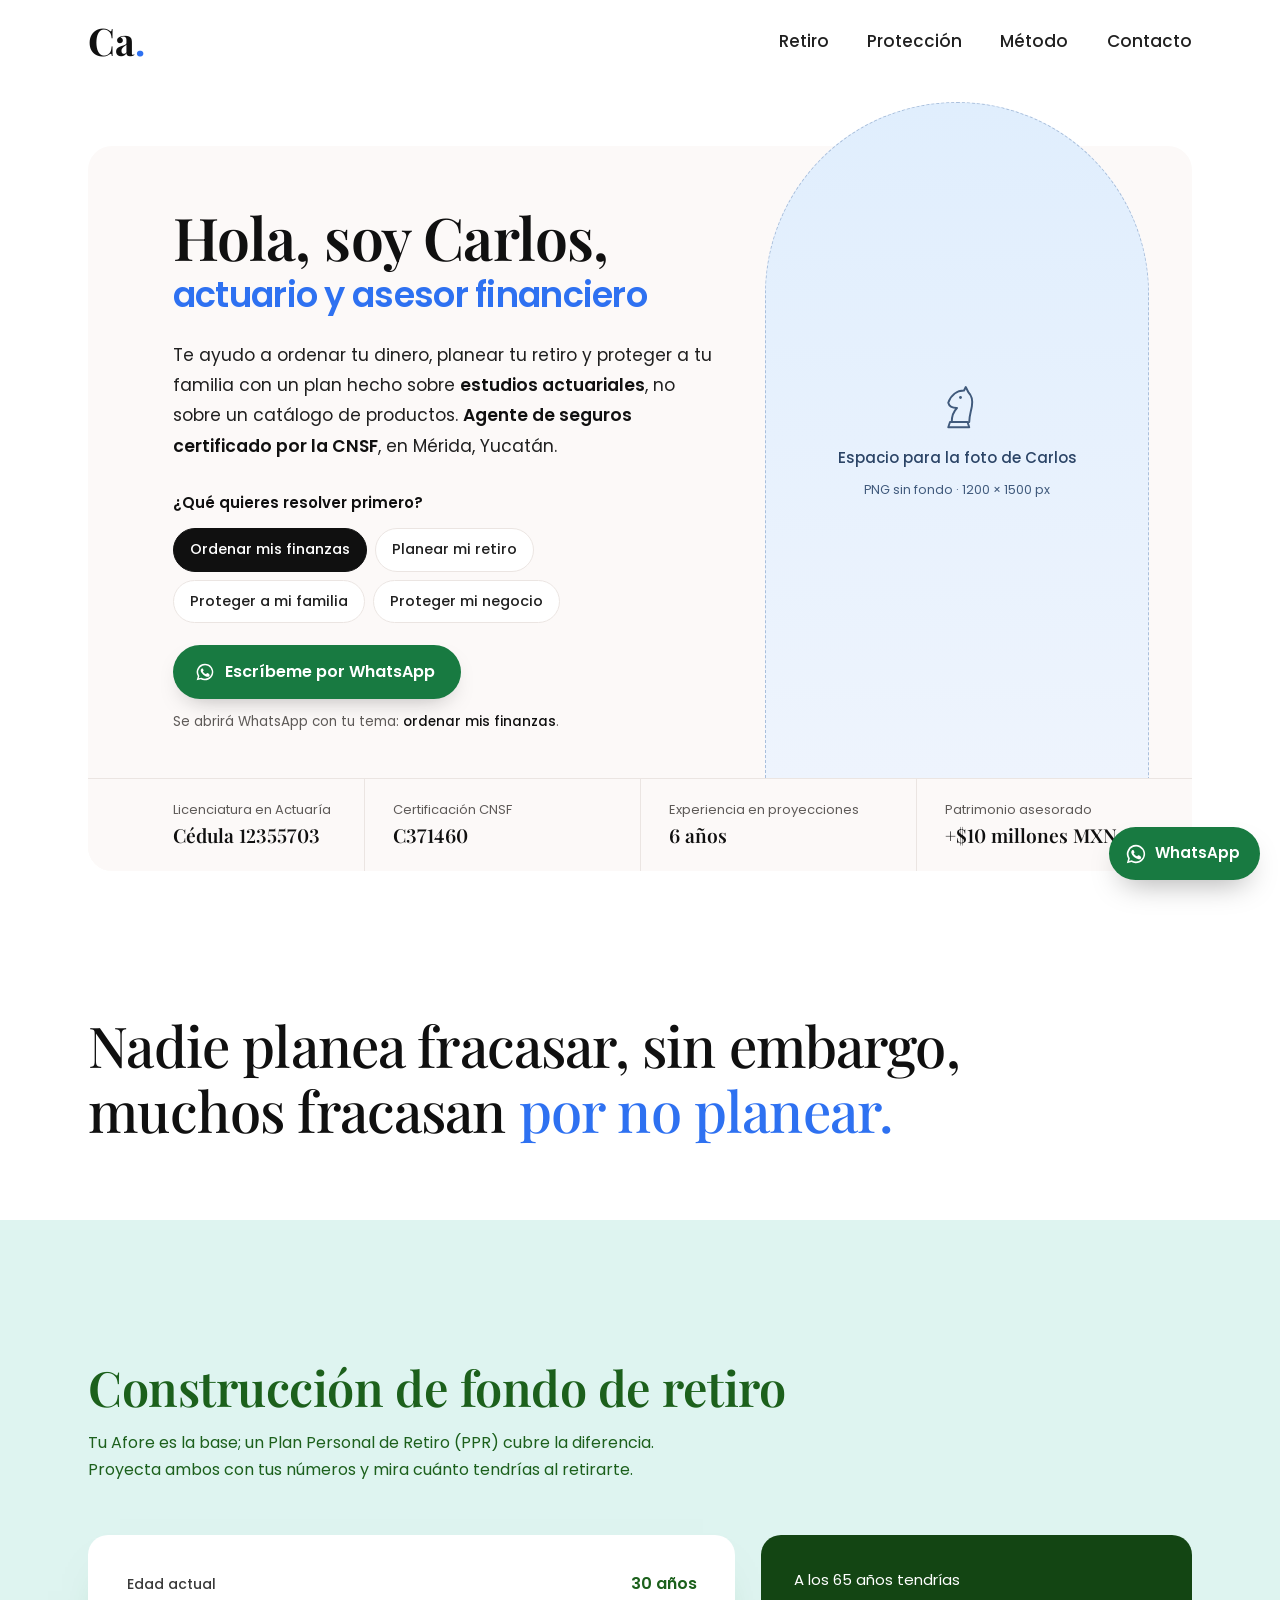
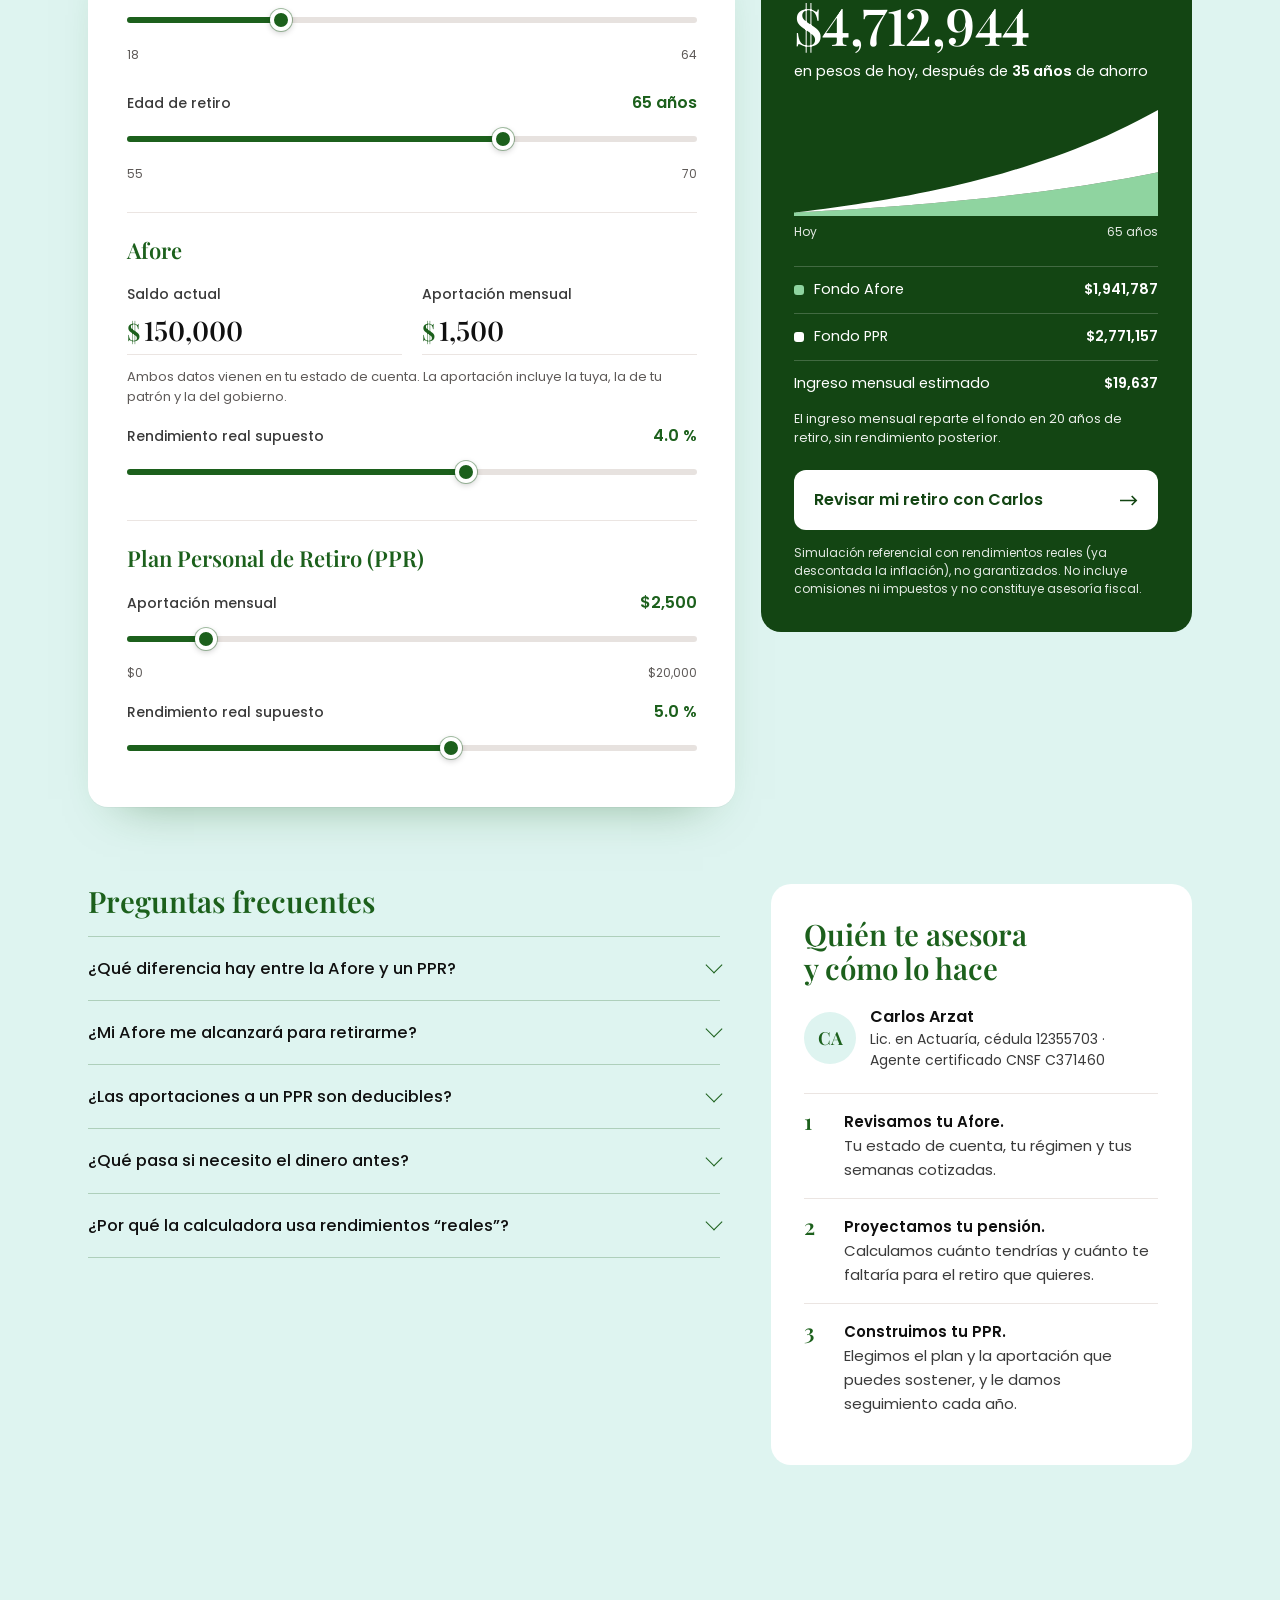
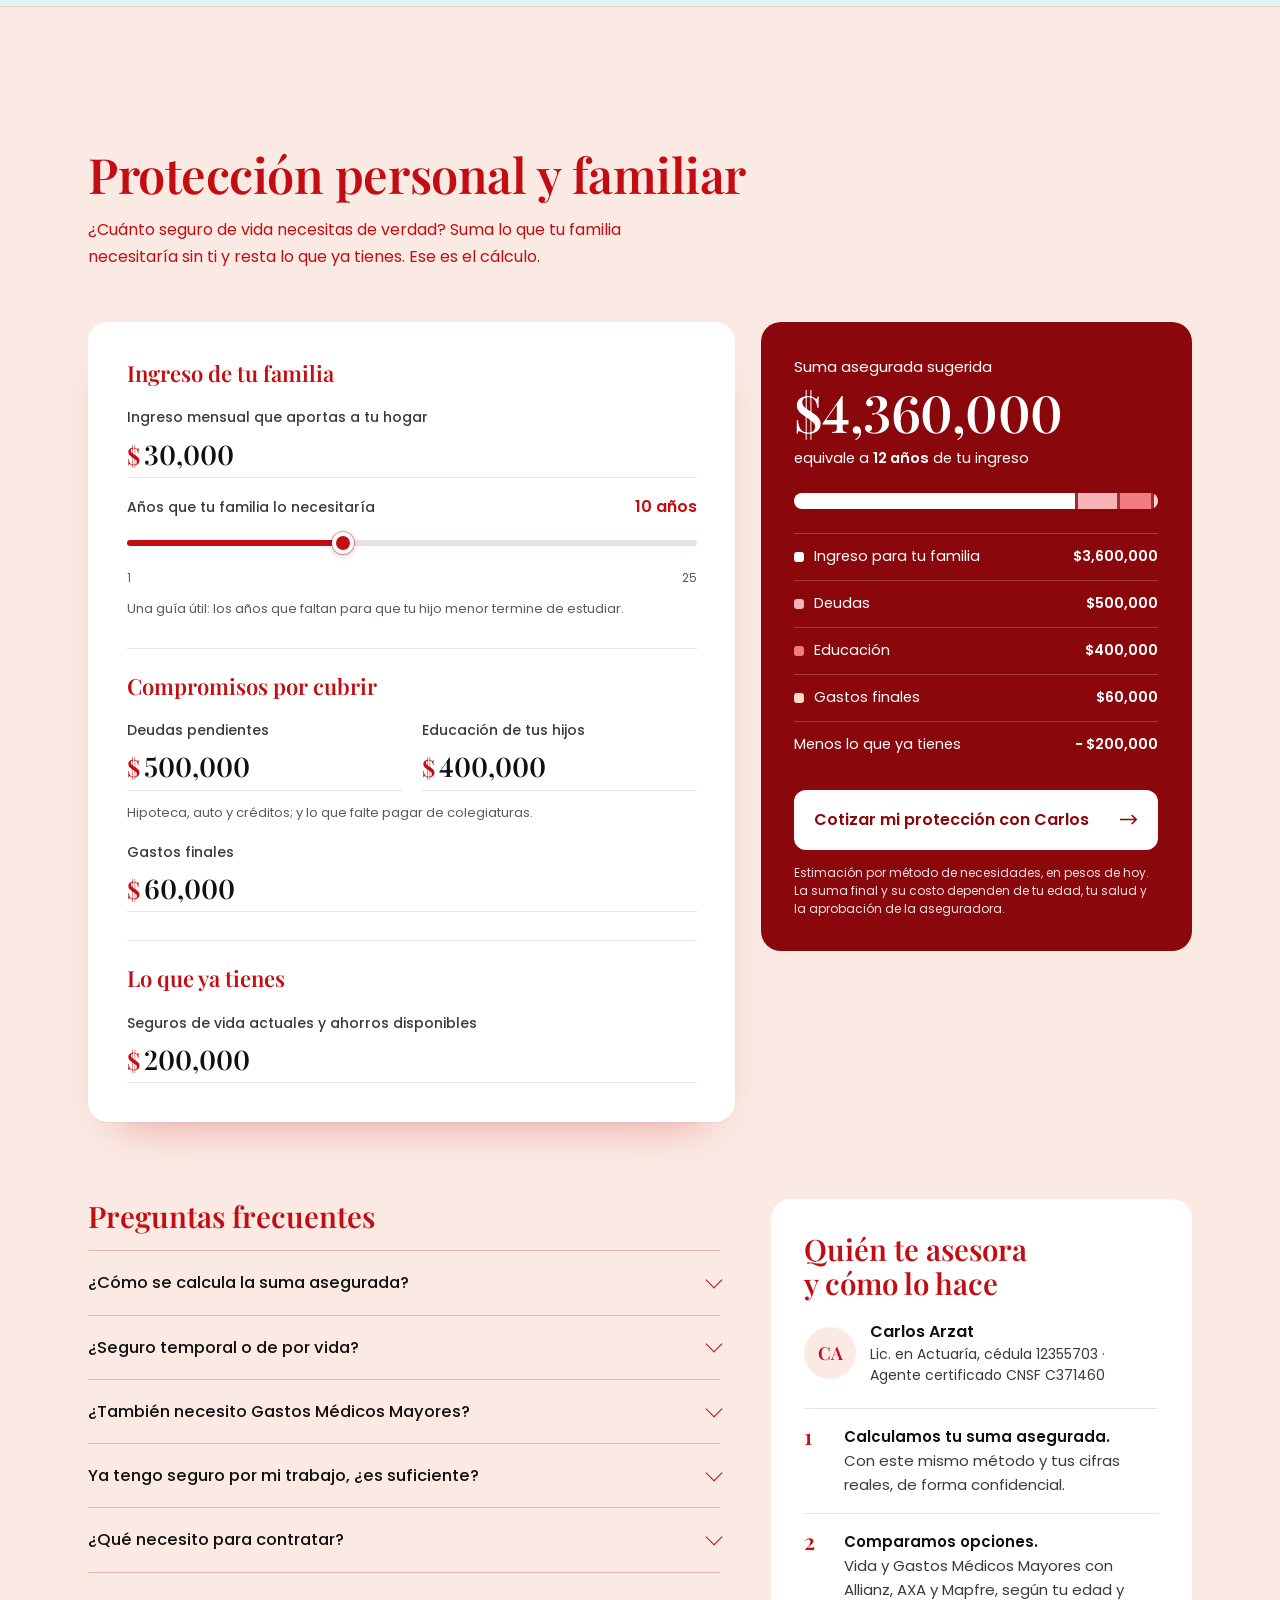
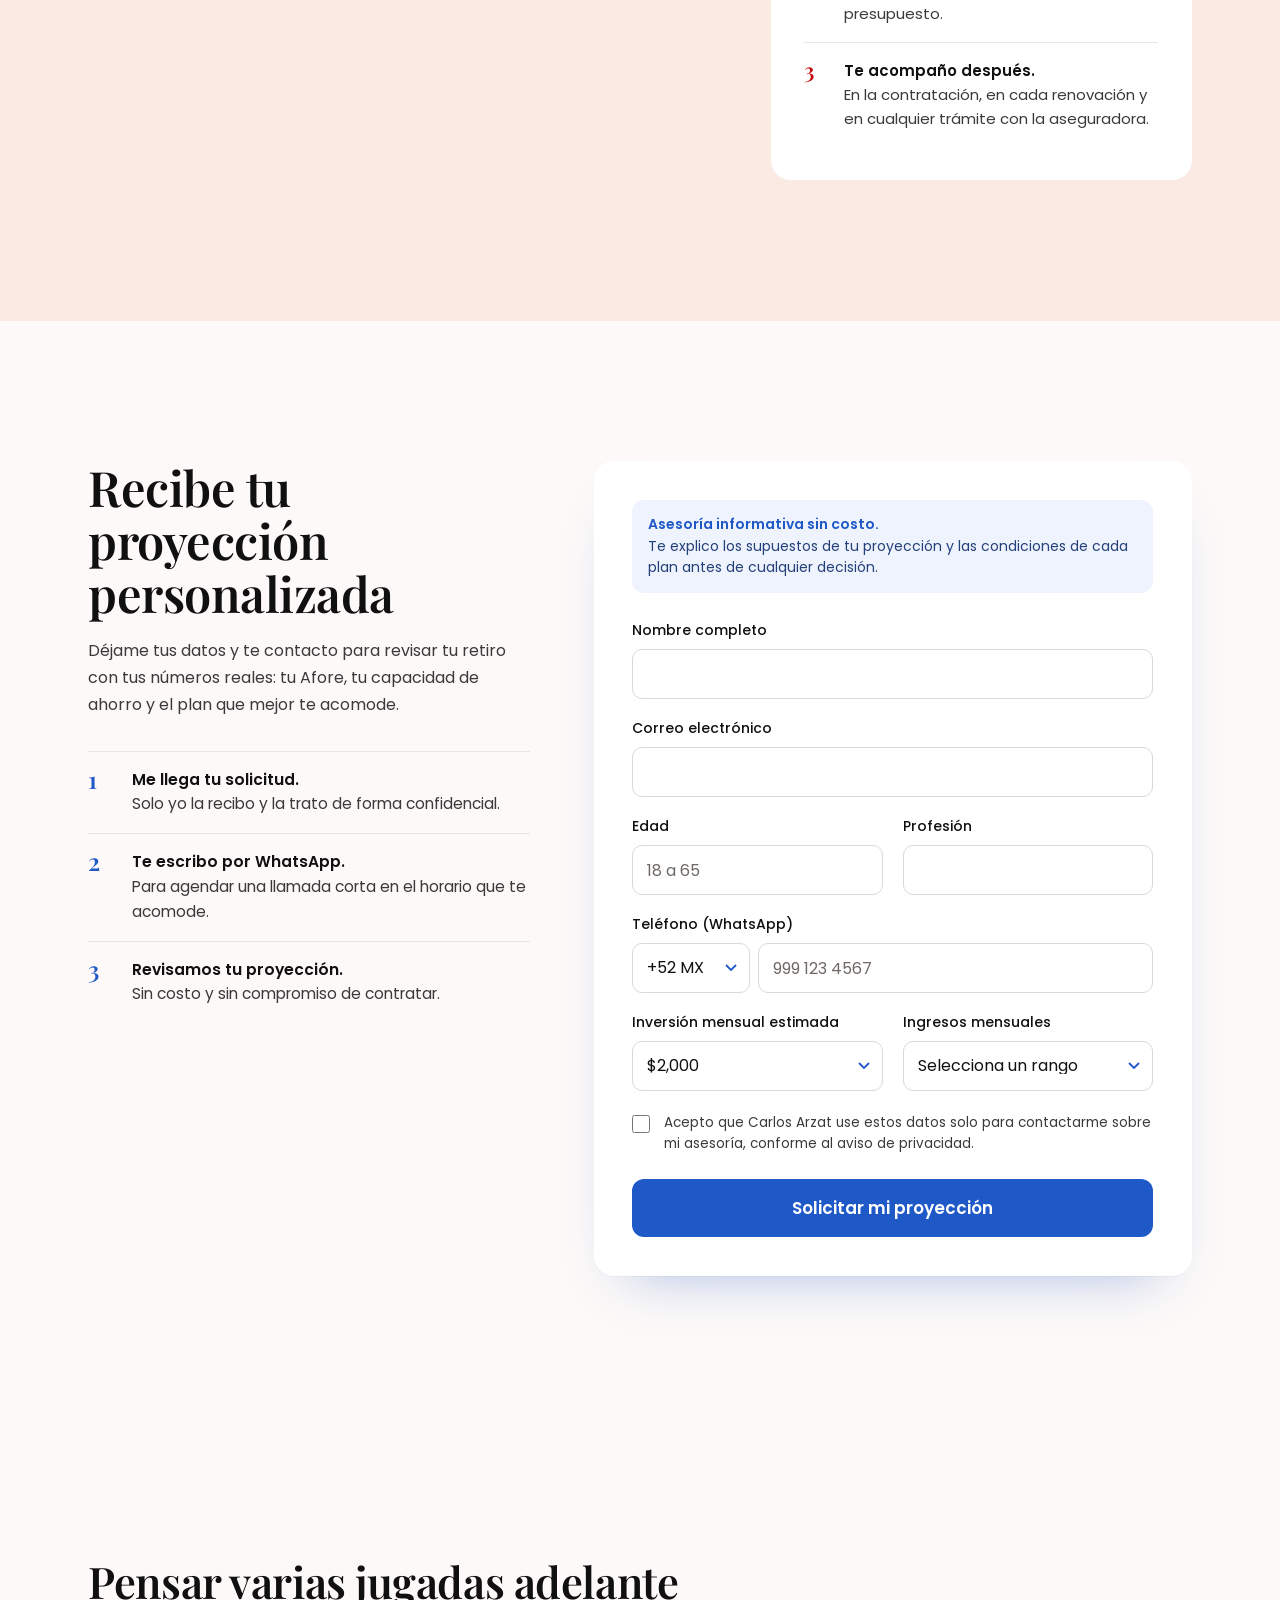
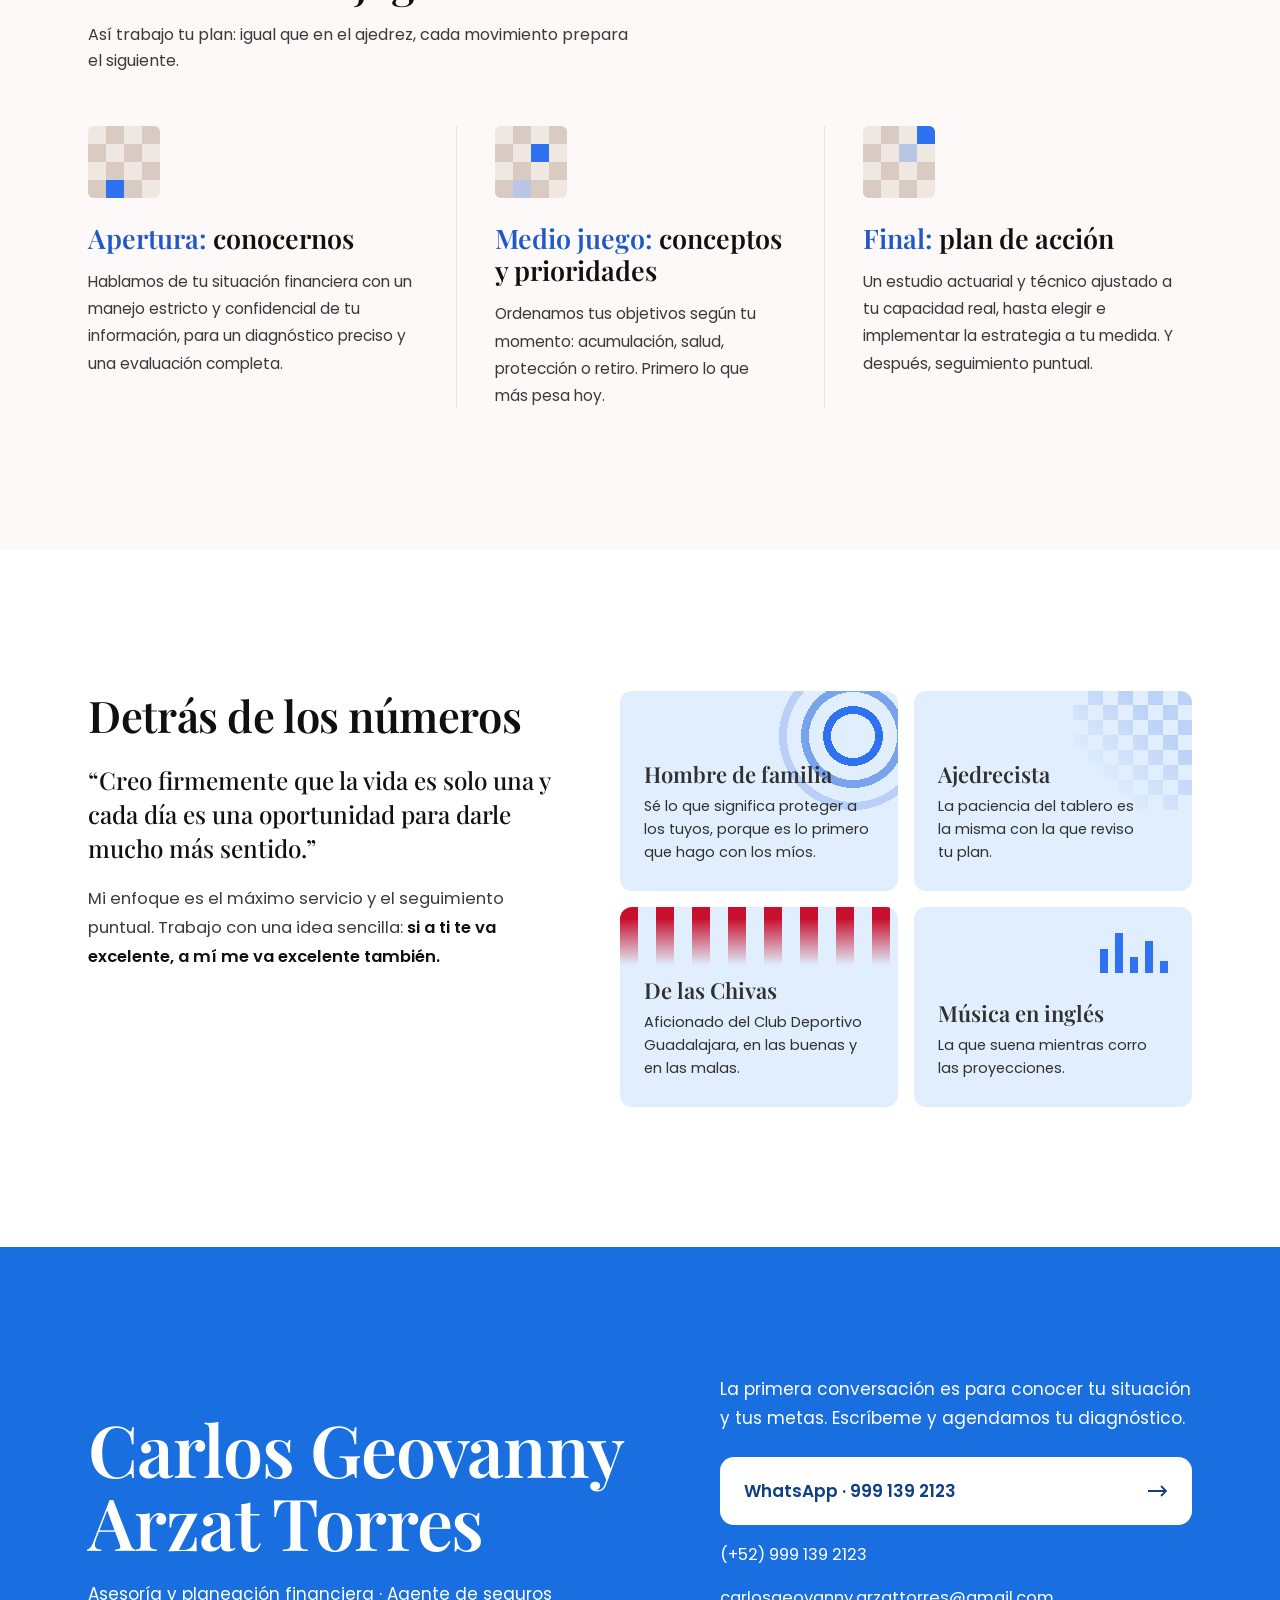
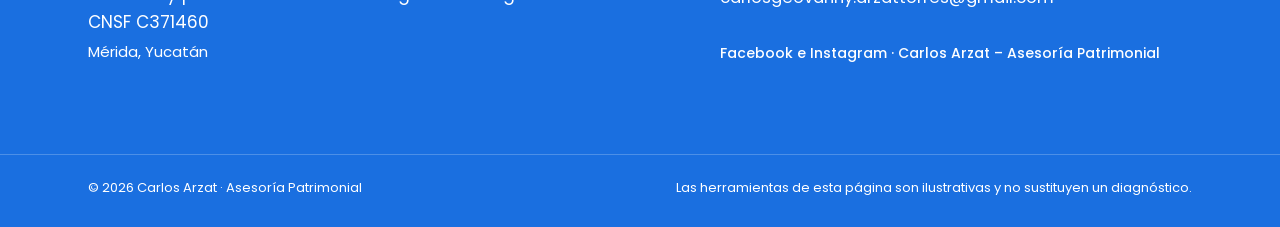
==== commit afce83b8: "Add lead request form that emails the advisor - "Recibe tu proyección personalizada" section after P" ====
--- a/sitio/index.html
+++ b/sitio/index.html
@@ -326,6 +326,106 @@
     </div>
   </section>
 
+  <!-- ============ SOLICITUD DE ASESORÍA ============
+       Formulario que llega por correo al asesor (FormSubmit, sin servidor propio).
+       Correo de prueba: erickarzat11@gmail.com. Para cambiarlo, editar LEAD_EMAIL en main.js. -->
+  <section class="lead" id="solicitud" aria-labelledby="t-solicitud">
+    <div class="wrap lead-grid">
+      <div class="lead-copy seq">
+        <h2 id="t-solicitud">Recibe tu proyección personalizada</h2>
+        <p>Déjame tus datos y te contacto para revisar tu retiro con tus números reales: tu Afore, tu capacidad de ahorro y el plan que mejor te acomode.</p>
+        <ol class="lead-steps">
+          <li><b>Me llega tu solicitud.</b> Solo yo la recibo y la trato de forma confidencial.</li>
+          <li><b>Te escribo por WhatsApp.</b> Para agendar una llamada corta en el horario que te acomode.</li>
+          <li><b>Revisamos tu proyección.</b> Sin costo y sin compromiso de contratar.</li>
+        </ol>
+      </div>
+
+      <form class="lead-form seq" id="lead-form" novalidate>
+        <p class="lead-badge"><b>Asesoría informativa sin costo.</b> Te explico los supuestos de tu proyección y las condiciones de cada plan antes de cualquier decisión.</p>
+
+        <div class="lf-grid">
+          <label class="lf lf-wide">
+            <span>Nombre completo</span>
+            <input name="nombre" type="text" autocomplete="name" required minlength="3" maxlength="80">
+            <em class="lf-err" aria-live="polite"></em>
+          </label>
+          <label class="lf lf-wide">
+            <span>Correo electrónico</span>
+            <input name="email" type="email" autocomplete="email" required maxlength="120">
+            <em class="lf-err" aria-live="polite"></em>
+          </label>
+          <label class="lf">
+            <span>Edad</span>
+            <input name="edad" type="number" inputmode="numeric" min="18" max="65" placeholder="18 a 65" required>
+            <em class="lf-err" aria-live="polite"></em>
+          </label>
+          <label class="lf">
+            <span>Profesión</span>
+            <input name="profesion" type="text" autocomplete="organization-title" required maxlength="60">
+            <em class="lf-err" aria-live="polite"></em>
+          </label>
+
+          <div class="lf lf-wide" role="group" aria-labelledby="lf-tel">
+            <span id="lf-tel">Teléfono (WhatsApp)</span>
+            <div class="tel">
+              <select name="lada" aria-label="Código de país" autocomplete="tel-country-code">
+                <option value="+52" selected>+52 MX</option>
+                <option value="+1">+1 US/CA</option>
+                <option value="+34">+34 ES</option>
+                <option value="+57">+57 CO</option>
+                <option value="+502">+502 GT</option>
+              </select>
+              <input name="telefono" type="tel" inputmode="numeric" autocomplete="tel-national" placeholder="999 123 4567" required aria-label="Número de teléfono a 10 dígitos">
+            </div>
+            <em class="lf-err" aria-live="polite"></em>
+          </div>
+
+          <label class="lf">
+            <span>Inversión mensual estimada</span>
+            <select name="inversion" required>
+              <option value="$2,000">$2,000</option>
+              <option value="$3,000">$3,000</option>
+              <option value="$4,000">$4,000</option>
+              <option value="$5,000">$5,000</option>
+              <option value="$6,000">$6,000</option>
+              <option value="$7,000">$7,000</option>
+              <option value="$8,000">$8,000</option>
+              <option value="$9,000">$9,000</option>
+              <option value="$10,000">$10,000</option>
+            </select>
+          </label>
+          <label class="lf">
+            <span>Ingresos mensuales</span>
+            <select name="ingresos" id="lf-ingresos" required>
+              <option value="" selected disabled>Selecciona un rango</option>
+              <option value="menos de $10,000">Menos de $10,000</option>
+              <option value="$10,000 a $20,000">$10,000 a $20,000</option>
+              <option value="$20,000 a $40,000">$20,000 a $40,000</option>
+              <option value="$40,000 a $70,000">$40,000 a $70,000</option>
+              <option value="más de $70,000">Más de $70,000</option>
+            </select>
+            <em class="lf-err" aria-live="polite"></em>
+          </label>
+        </div>
+
+        <p class="lf-warn" id="lf-warn" hidden>Esta solicitud está orientada a personas con capacidad de ahorro desde $2,000 MXN mensuales. Si este monto no se ajusta a tu situación, consulta la <a href="#retiro">calculadora referencial</a> sin enviar tus datos.</p>
+
+        <label class="lf-consent">
+          <input type="checkbox" name="consentimiento" required>
+          <span>Acepto que Carlos Arzat use estos datos solo para contactarme sobre mi asesoría, conforme al aviso de privacidad.</span>
+        </label>
+        <em class="lf-err lf-err-consent" aria-live="polite"></em>
+
+        <!-- Trampa para bots: los humanos no la ven -->
+        <input type="text" name="_honey" class="lf-honey" tabindex="-1" autocomplete="off" aria-hidden="true">
+
+        <button class="lf-submit" id="lf-submit" type="submit">Solicitar mi proyección</button>
+        <p class="lf-status" id="lf-status" role="status" aria-live="polite"></p>
+      </form>
+    </div>
+  </section>
+
   <!-- ============ MÉTODO ============
        Las tres etapas de una partida de ajedrez: apertura, medio juego y final.
        El tablero de cada paso marca el avance de la pieza. -->
--- a/sitio/styles.css
+++ b/sitio/styles.css
@@ -280,6 +280,65 @@
   .calc-in{gap:24px}
 }
 
+/* ---------- 7b. Solicitud de asesoría ----------
+   Fondo claro de la tarjeta del hero, formulario blanco y botón en azul de marca. */
+.lead{background:var(--hero-bg);padding-block:var(--section)}
+.lead-grid{display:grid;grid-template-columns:minmax(0,.85fr) minmax(0,1.15fr);gap:clamp(36px,5vw,88px);align-items:start}
+.lead-copy h2{font:600 clamp(34px,3.8vw,54px)/1.08 var(--serif);letter-spacing:-.01em}
+.lead-copy > p{margin-top:18px;font-size:clamp(16px,1.25vw,19px);line-height:1.7;color:var(--body);max-width:30em}
+.lead-steps{margin-top:32px;counter-reset:l}
+.lead-steps li{counter-increment:l;position:relative;padding:16px 0 16px 44px;border-top:1px solid var(--line);font-size:15.5px;line-height:1.6;color:var(--body)}
+.lead-steps li::before{content:counter(l);position:absolute;left:0;top:13px;font:600 24px/1.2 var(--serif);color:var(--blue-deep)}
+.lead-steps b{display:block;color:var(--head)}
+
+.lead-form{background:var(--white);border-radius:20px;padding:clamp(24px,3vw,44px);
+  box-shadow:0 1px 0 rgba(0,0,0,.03), 0 28px 56px -36px rgba(31,88,199,.45)}
+.lead-badge{background:#eef3fd;border-radius:12px;padding:14px 16px;font-size:14px;line-height:1.55;color:#24407a}
+.lead-badge b{display:block;color:var(--blue-deep)}
+.lf-grid{margin-top:26px;display:grid;grid-template-columns:1fr 1fr;gap:18px 20px}
+.lf{display:flex;flex-direction:column;gap:7px;min-width:0}
+.lf-wide{grid-column:1 / -1}
+.lf > span{font-size:14px;font-weight:500;color:var(--head)}
+.lf input,.lf select{
+  width:100%;min-width:0;height:50px;padding:0 14px;border:1.5px solid #ded7d3;border-radius:10px;background:var(--white);
+  font:400 16px/1 var(--sans);color:var(--head);transition:border-color .2s, box-shadow .2s;
+}
+.lf select{appearance:none;-webkit-appearance:none;padding-right:34px;cursor:pointer;
+  background:var(--white) url("data:image/svg+xml,%3Csvg xmlns='http://www.w3.org/2000/svg' width='12' height='8' viewBox='0 0 12 8'%3E%3Cpath d='M1 1l5 5 5-5' fill='none' stroke='%231f58c7' stroke-width='1.8'/%3E%3C/svg%3E") no-repeat right 12px center}
+.lf input::placeholder{color:#716966}
+.lf input:hover,.lf select:hover{border-color:#bfb5b0}
+.lf input:focus,.lf select:focus{outline:0;border-color:var(--blue-deep);box-shadow:0 0 0 3px rgba(31,88,199,.15)}
+.tel{display:grid;grid-template-columns:118px 1fr;gap:8px}
+.lf-err{font-style:normal;font-size:13px;line-height:1.4;color:#b3261e;min-height:0}
+.lf-err:empty{display:none}
+.lf.invalid input,.lf.invalid select:not([name=lada]){border-color:#b3261e}
+.lf.warn select{border-color:#b3261e}
+
+.lf-warn{margin-top:18px;font-size:14px;line-height:1.55;color:#b3261e}
+.lf-warn a{color:inherit;font-weight:600}
+
+.lf-consent{margin-top:22px;display:grid;grid-template-columns:20px 1fr;gap:12px;align-items:start;font-size:13.5px;line-height:1.55;color:var(--body);cursor:pointer}
+.lf-consent input{width:18px;height:18px;margin:2px 0 0;accent-color:var(--blue-deep)}
+.lf-err-consent{display:block;margin-top:6px}
+.lf-honey{position:absolute;left:-9999px;width:1px;height:1px;opacity:0}
+
+.lf-submit{margin-top:24px;width:100%;height:58px;border:0;border-radius:12px;cursor:pointer;
+  background:var(--blue-deep);color:#fff;font:600 17px/1 var(--sans);
+  transition:background .2s, transform .4s var(--ease-out), box-shadow .4s var(--ease-out)}
+.lf-submit:hover:not(:disabled){background:#1a4aa8;transform:translateY(-2px);box-shadow:0 16px 30px -16px rgba(31,88,199,.7)}
+.lf-submit:disabled{background:#c9c2be;color:#fff;cursor:not-allowed}
+.lf-submit[aria-busy="true"]{background:var(--blue-deep);opacity:.75;cursor:progress}
+.lf-status{margin-top:14px;font-size:14.5px;line-height:1.55;text-align:center;color:var(--body)}
+.lf-status:empty{display:none}
+.lf-status.ok{color:var(--ret-ink);font-weight:500}
+.lf-status.bad{color:#b3261e}
+
+@media (max-width:1000px){.lead-grid{grid-template-columns:1fr}}
+@media (max-width:560px){
+  .lf-grid{grid-template-columns:1fr}
+  .tel{grid-template-columns:118px 1fr}
+}
+
 /* ---------- 8. Método: tres jugadas ---------- */
 .method{padding-block:var(--section);background:var(--hero-bg)}
 .moves{display:grid;grid-template-columns:repeat(3,1fr);gap:0;counter-reset:m}
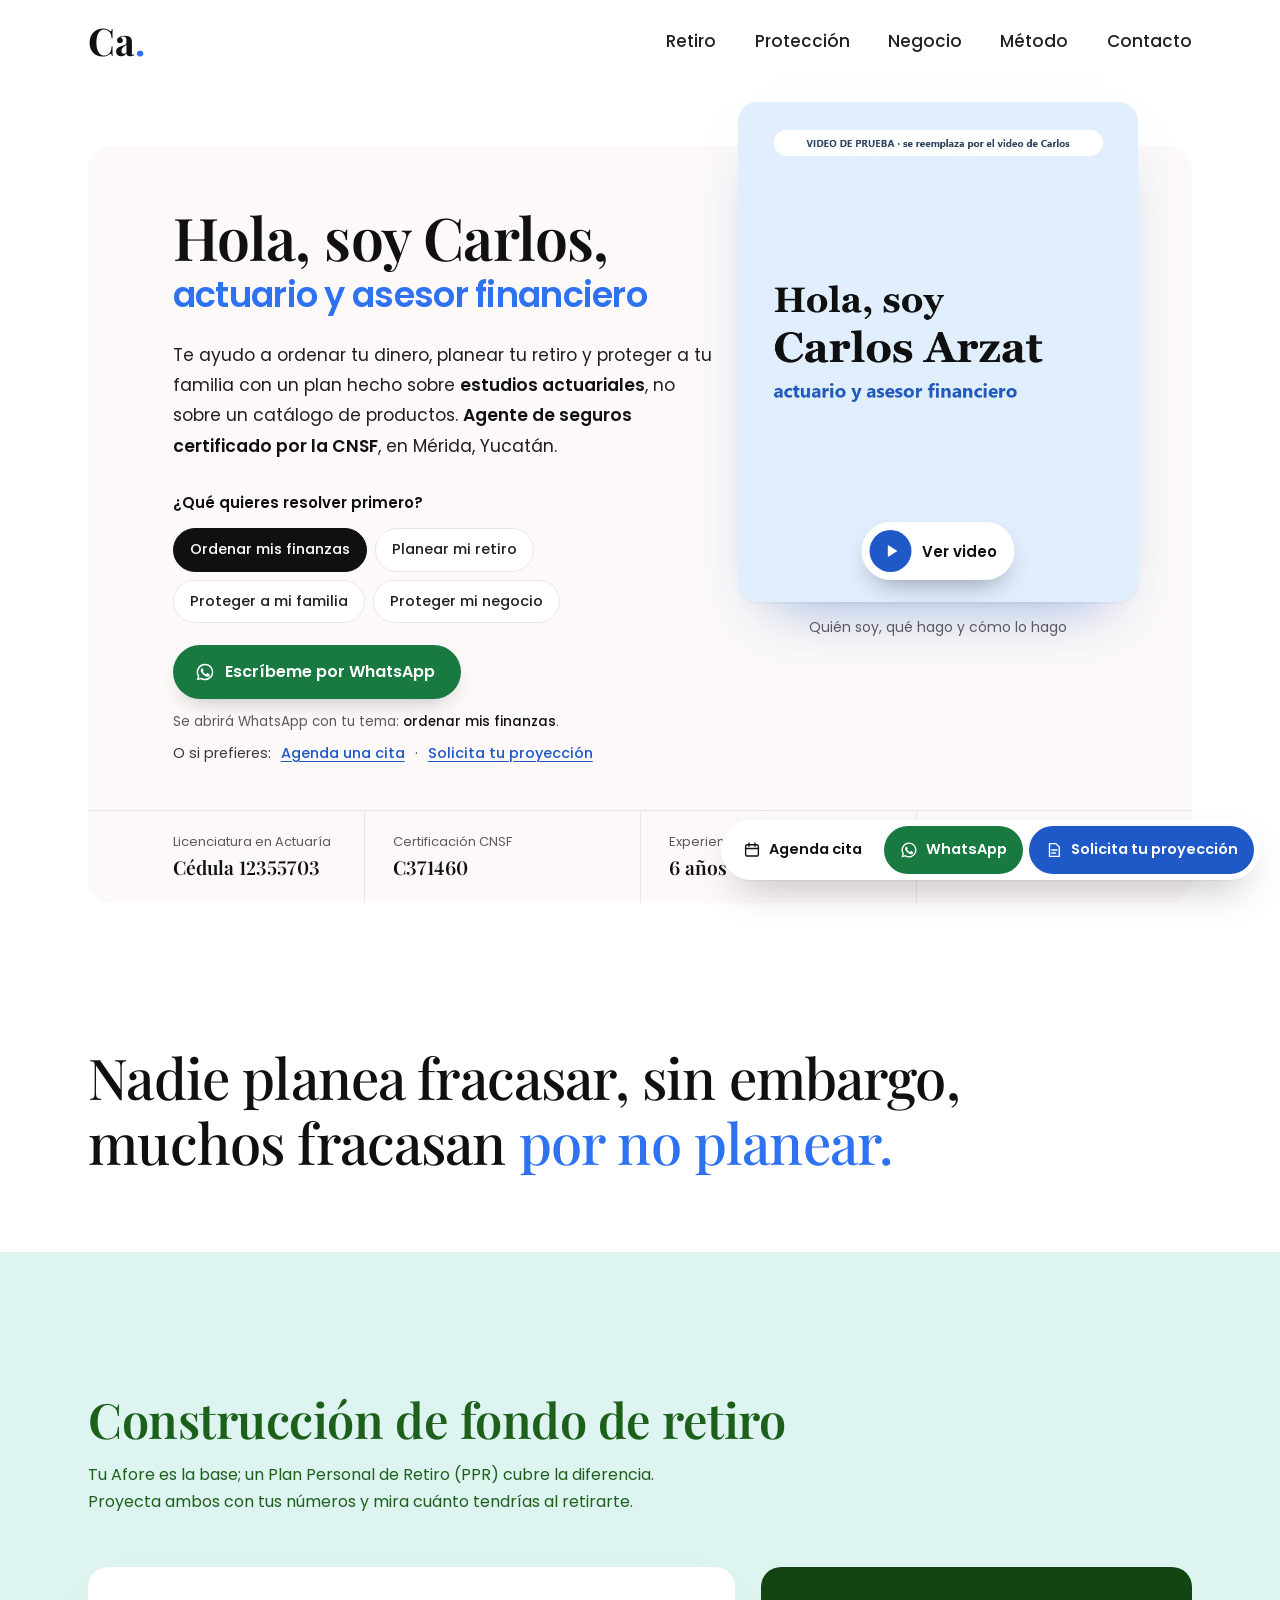
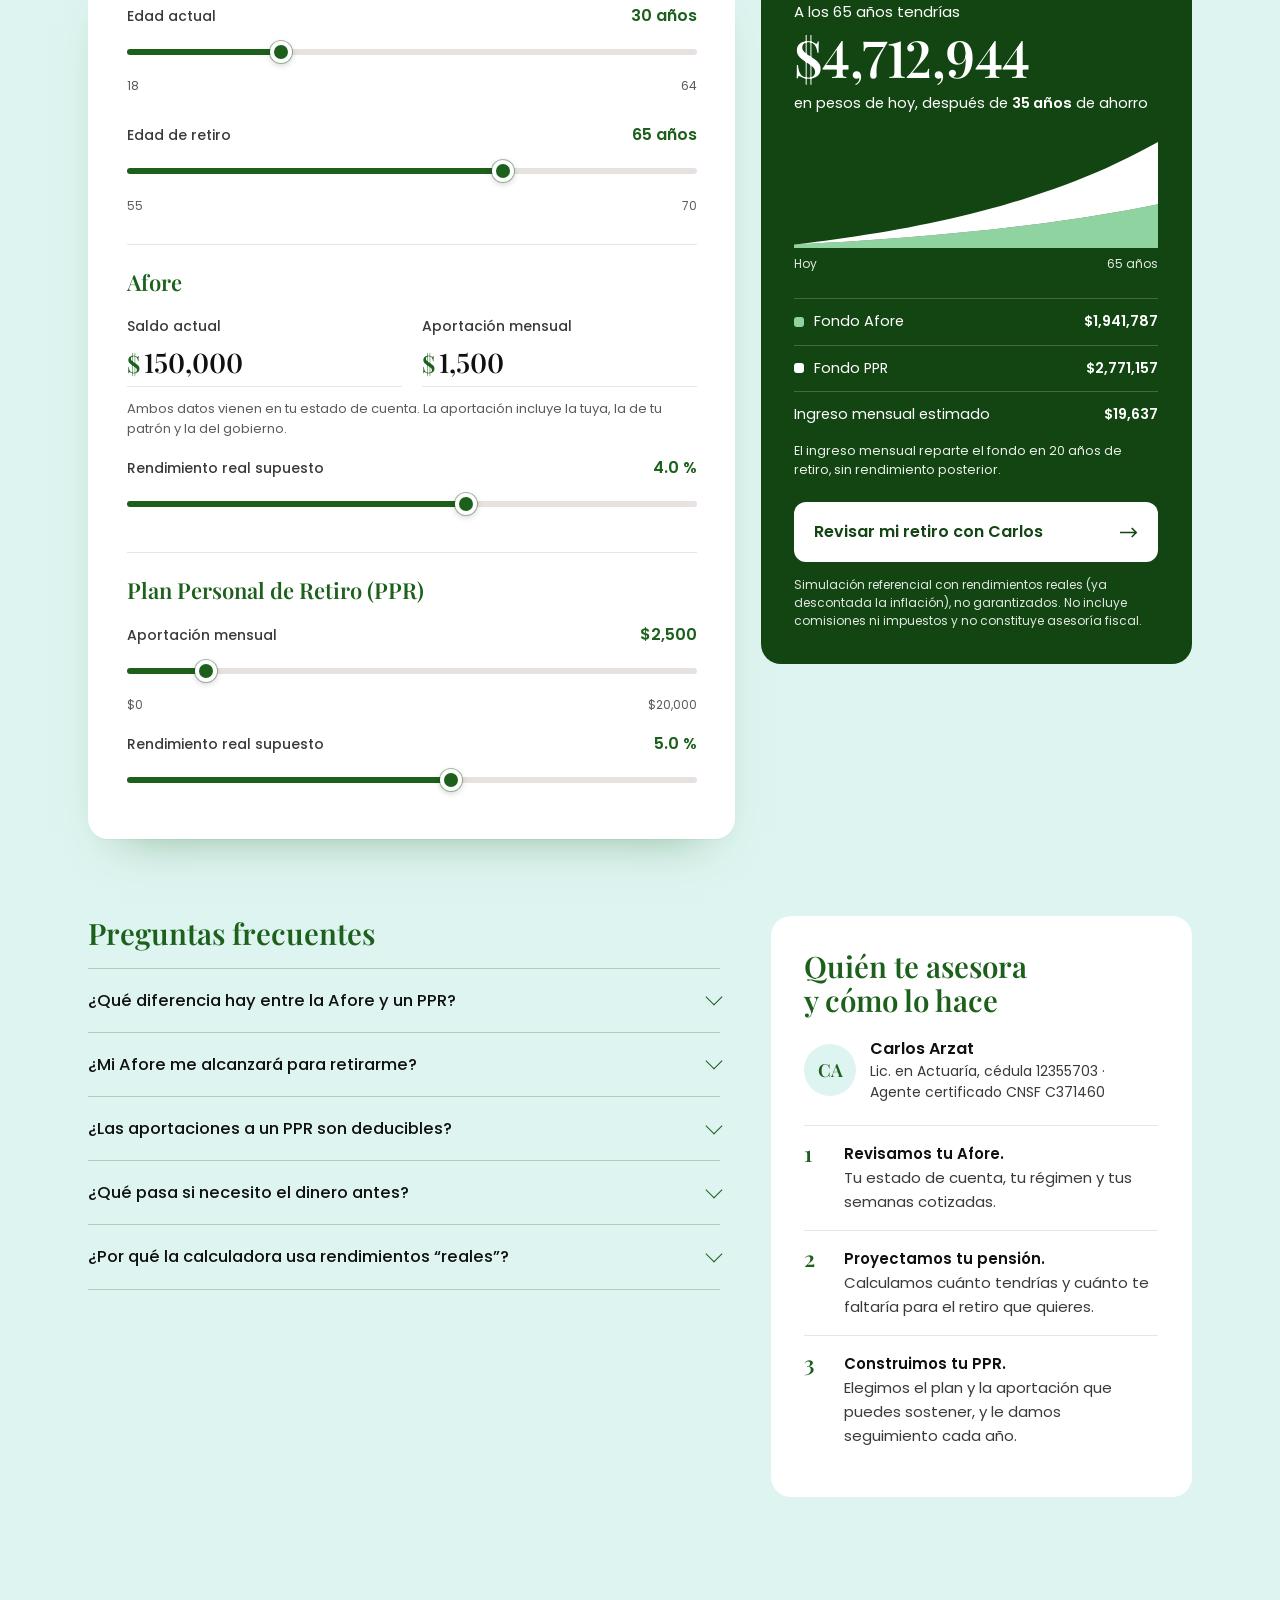
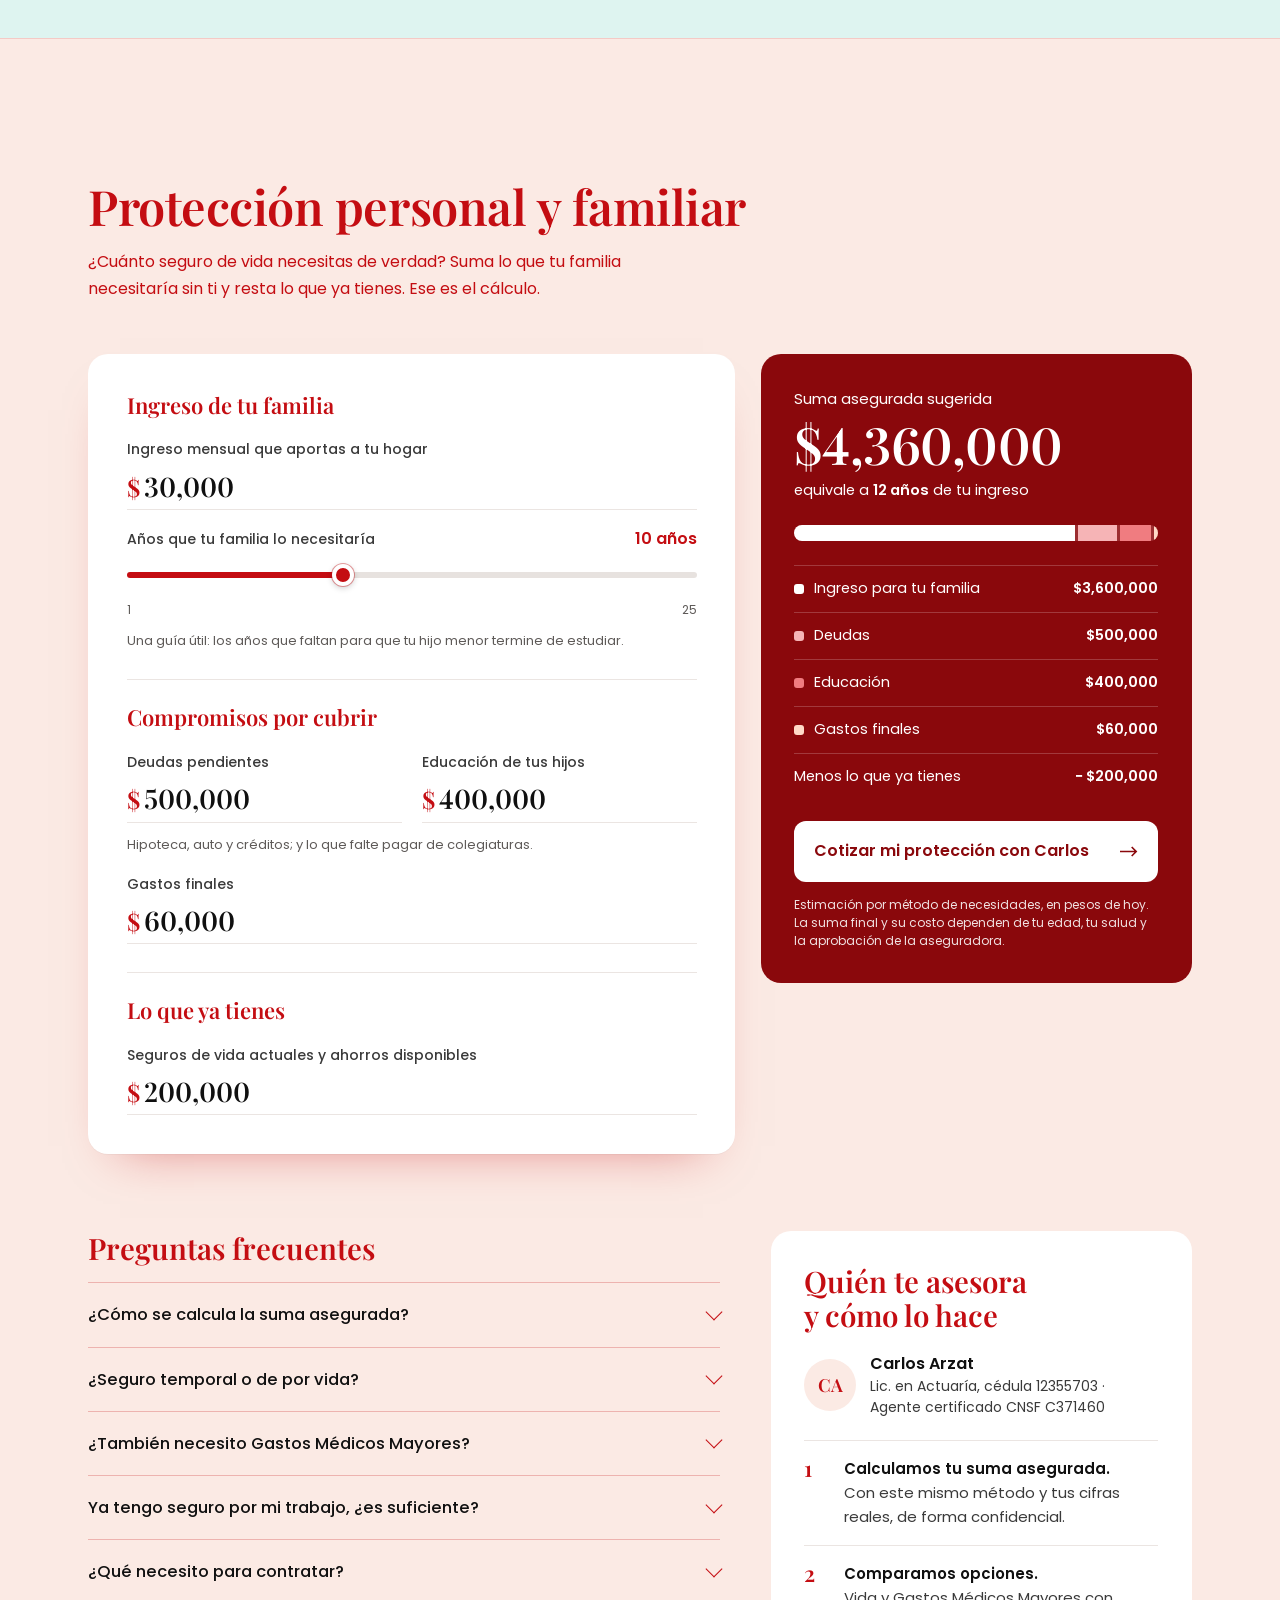
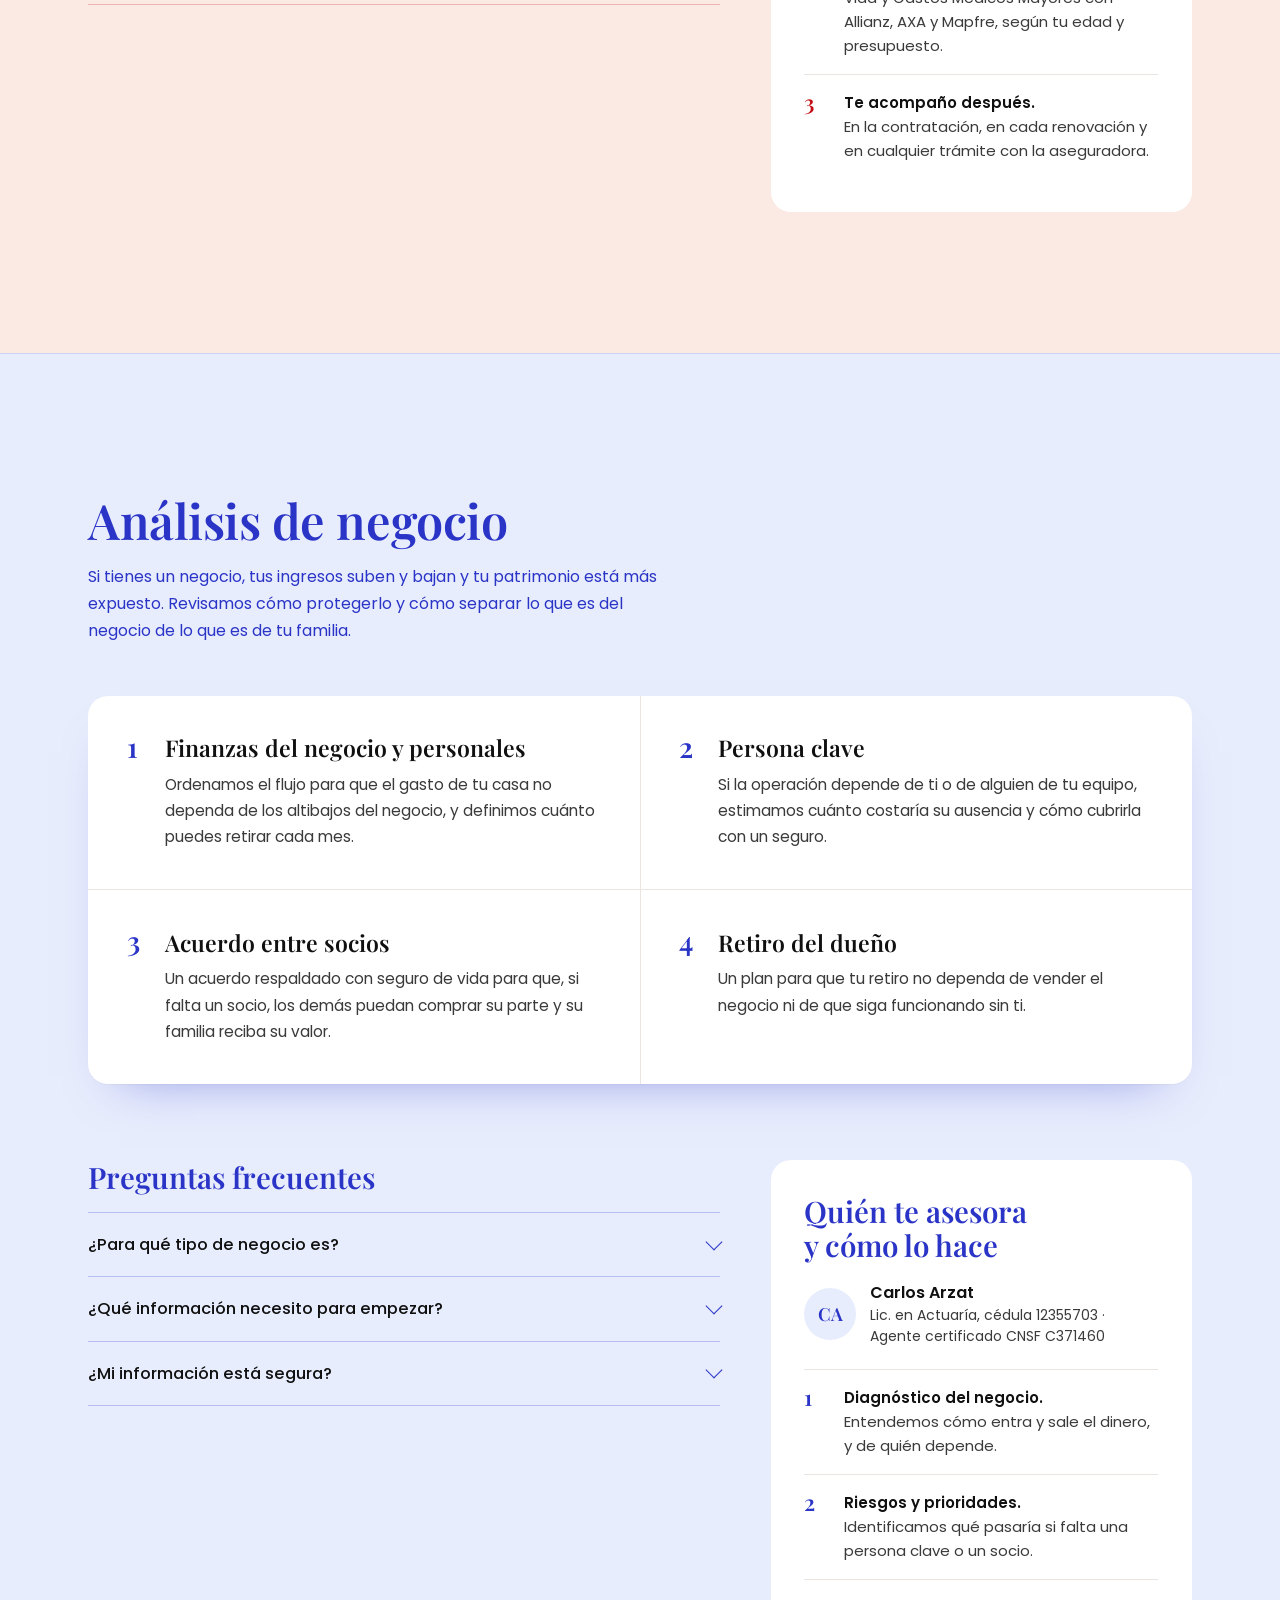
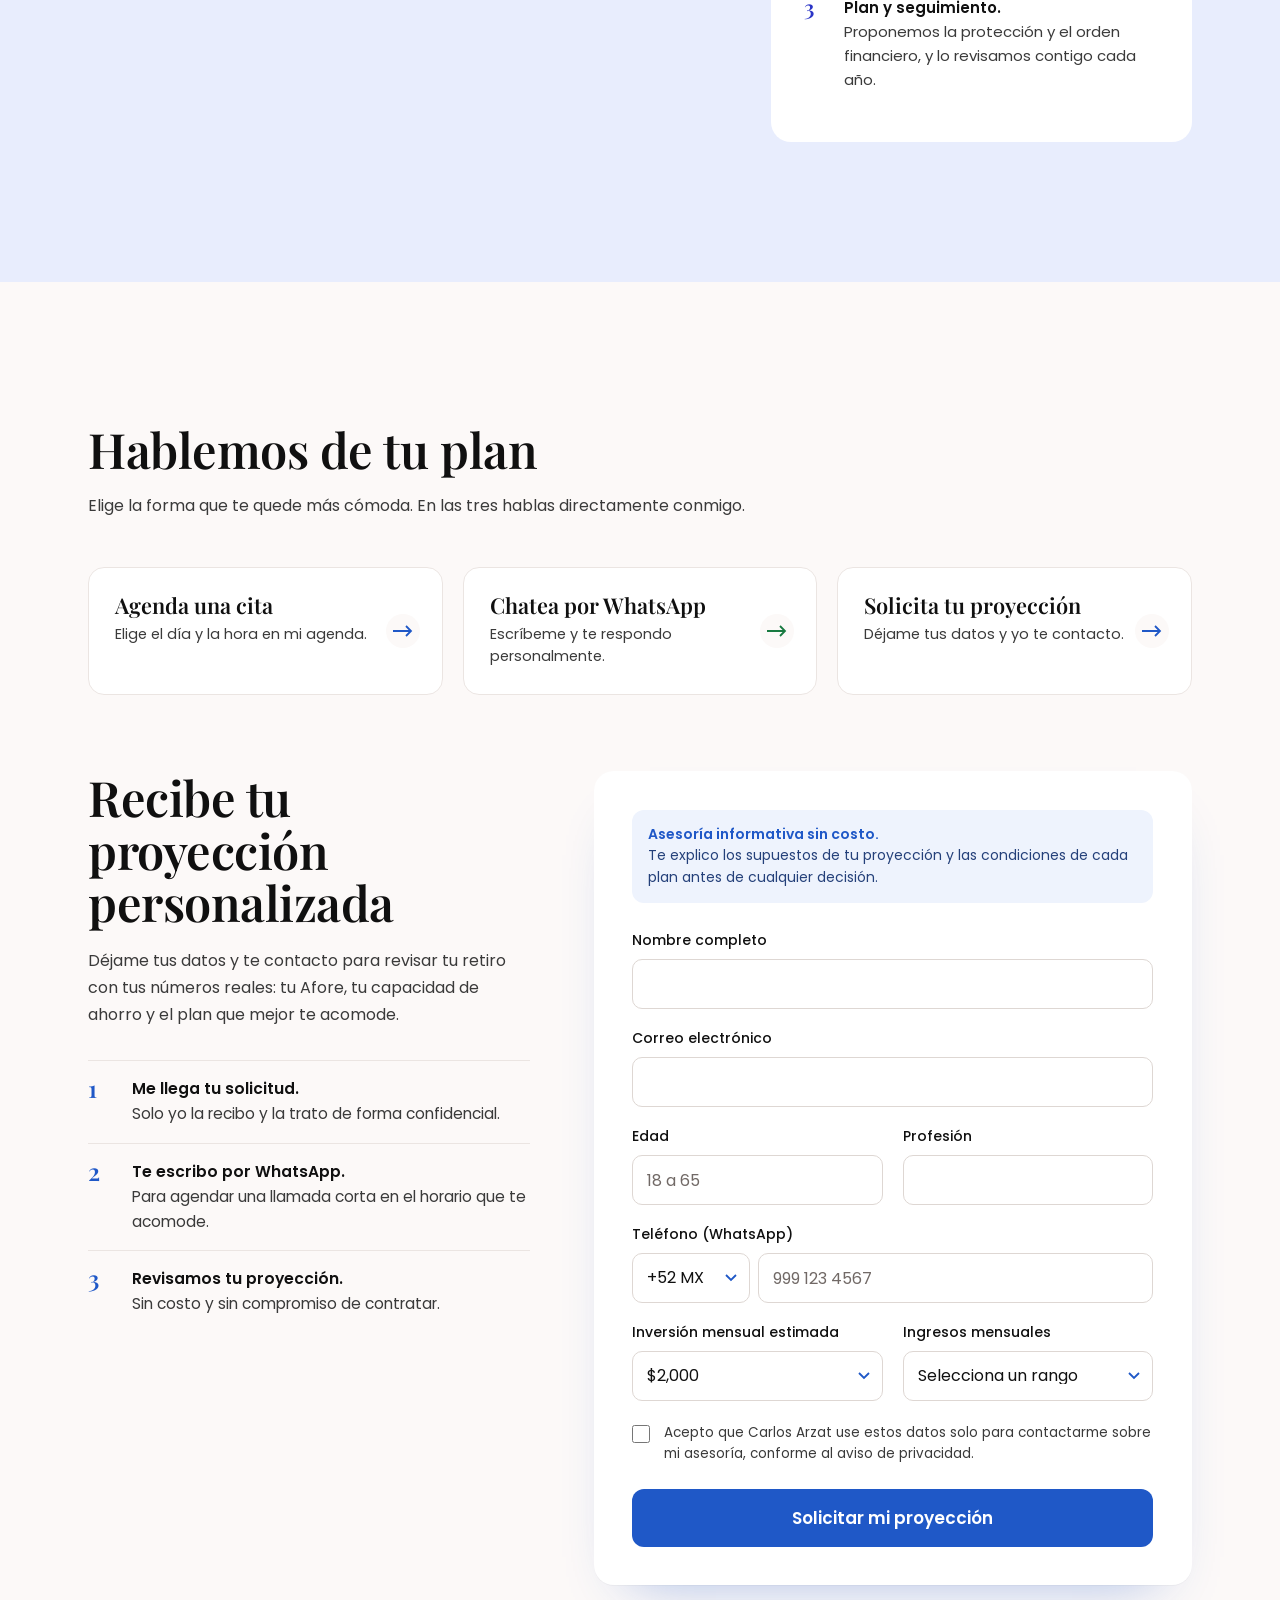
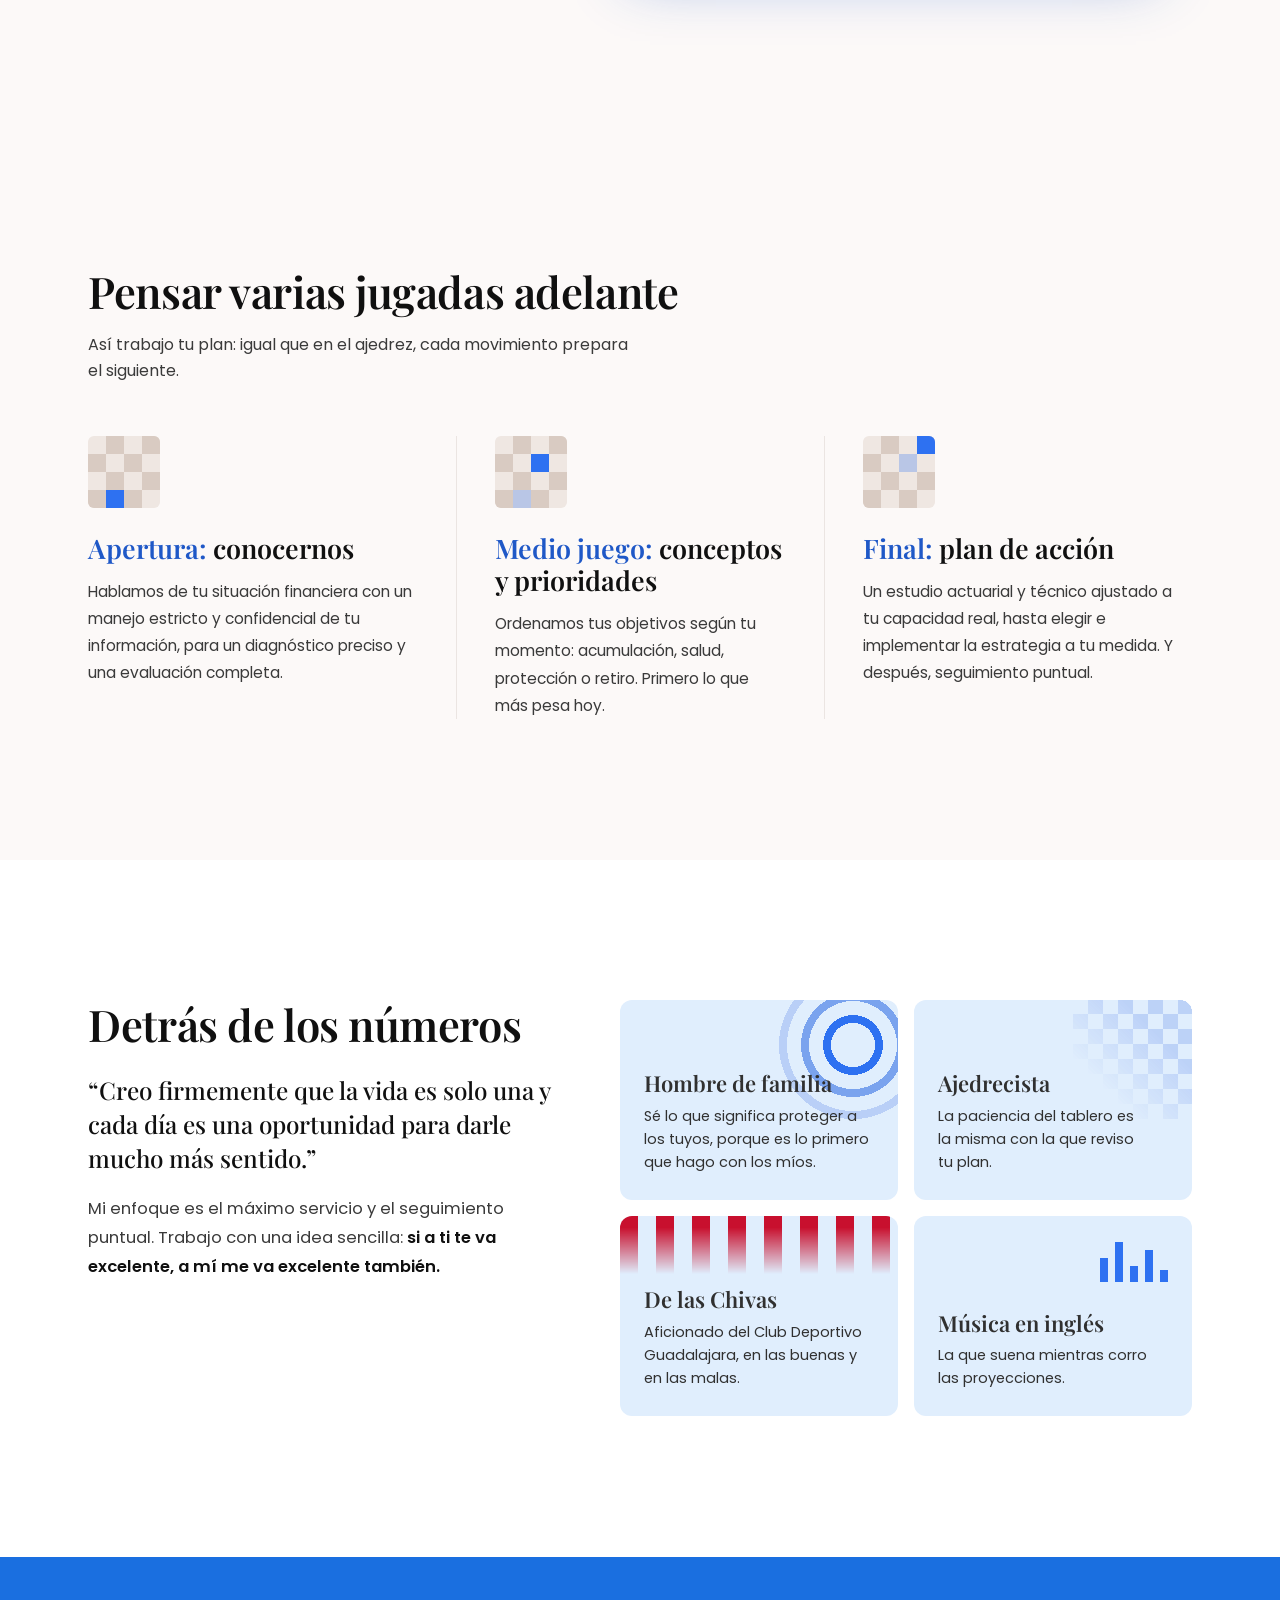
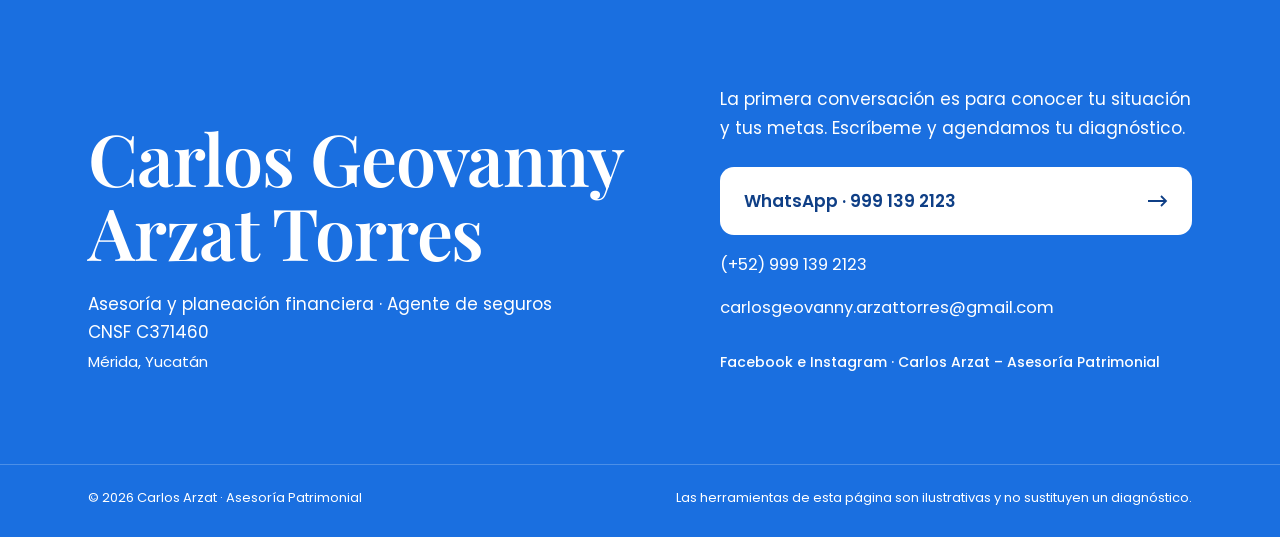
==== commit 3b54b053: "Add intro video, business analysis service and contact actions - Hero: intro video (placeholder text" ====
--- a/sitio/index.html
+++ b/sitio/index.html
@@ -25,8 +25,9 @@
     <ul>
       <li><a href="#retiro">Retiro</a></li>
       <li><a href="#proteccion">Protección</a></li>
+      <li><a href="#negocio">Negocio</a></li>
       <li><a href="#metodo">Método</a></li>
-      <li><a href="#contacto">Contacto</a></li>
+      <li><a href="#contacto-opciones">Contacto</a></li>
     </ul>
   </nav>
 </header>
@@ -60,18 +61,21 @@
             Escríbeme por WhatsApp
           </button>
           <p class="pick-note" id="pick-note" aria-live="polite">Se abrirá WhatsApp con tu tema: <b>ordenar mis finanzas</b>.</p>
+          <p class="alt-actions">O si prefieres: <a href="#" data-agenda>Agenda una cita</a><span aria-hidden="true">·</span><a href="#solicitud">Solicita tu proyección</a></p>
         </form>
       </div>
 
-      <!-- Retrato: PNG de Carlos con fondo transparente en assets/carlos-arzat.png.
-           Mientras no exista, main.js muestra el espacio reservado. -->
-      <figure class="portrait">
-        <img src="assets/carlos-arzat.png" alt="Carlos Arzat" width="900" height="1125" fetchpriority="high">
-        <figcaption class="portrait-missing">
-          <svg aria-hidden="true" viewBox="0 0 64 64" width="56" height="56"><path d="M22 54h24M24 48h20l2 6H22zM26 48c0-8 2-12 6-16-5 0-9-2-10-6 3-9 10-14 18-14l2-4 3 6c4 4 5 10 4 16-1 6-3 11-3 18" fill="none" stroke="currentColor" stroke-width="2.2" stroke-linejoin="round" stroke-linecap="round"/><circle cx="36" cy="20" r="1.6" fill="currentColor"/></svg>
-          <span>Espacio para la foto de Carlos</span>
-          <small>PNG sin fondo · 1200 × 1500 px</small>
-        </figcaption>
+      <!-- Quién soy: video de presentación en lugar de fotografía.
+           Para cambiarlo, reemplazar assets/video-carlos.mp4 (y su póster .jpg) con el video de Carlos. -->
+      <figure class="intro-video">
+        <div class="iv-frame">
+          <video id="hero-video" src="assets/video-carlos.mp4" poster="assets/video-carlos-poster.jpg" playsinline preload="metadata" aria-label="Video: quién es Carlos Arzat, qué hace y cómo lo hace"></video>
+          <button class="iv-play" id="iv-play" type="button" aria-label="Reproducir video de presentación">
+            <span class="iv-dot" aria-hidden="true"><svg viewBox="0 0 24 24" width="22" height="22"><path d="M8 5.5v13l10.5-6.5z" fill="currentColor"/></svg></span>
+            <span class="iv-label">Ver video</span>
+          </button>
+        </div>
+        <figcaption>Quién soy, qué hago y cómo lo hago <span id="iv-dur"></span></figcaption>
       </figure>
 
       <!-- Credenciales verificables: la prueba va pegada a la presentación -->
@@ -326,13 +330,104 @@
     </div>
   </section>
 
+  <!-- ============ ANÁLISIS DE NEGOCIO ============
+       Banda azul (pareja pastel de la referencia). Qué se analiza, preguntas frecuentes y quién asesora.
+       Textos por validar con Carlos. -->
+  <section class="plan plan-biz" id="negocio" aria-labelledby="t-negocio">
+    <div class="wrap">
+      <header class="plan-head seq">
+        <h2 id="t-negocio">Análisis de negocio</h2>
+        <p>Si tienes un negocio, tus ingresos suben y bajan y tu patrimonio está más expuesto. Revisamos cómo protegerlo y cómo separar lo que es del negocio de lo que es de tu familia.</p>
+      </header>
+
+      <ol class="biz-list seq">
+        <li>
+          <h3>Finanzas del negocio y personales</h3>
+          <p>Ordenamos el flujo para que el gasto de tu casa no dependa de los altibajos del negocio, y definimos cuánto puedes retirar cada mes.</p>
+        </li>
+        <li>
+          <h3>Persona clave</h3>
+          <p>Si la operación depende de ti o de alguien de tu equipo, estimamos cuánto costaría su ausencia y cómo cubrirla con un seguro.</p>
+        </li>
+        <li>
+          <h3>Acuerdo entre socios</h3>
+          <p>Un acuerdo respaldado con seguro de vida para que, si falta un socio, los demás puedan comprar su parte y su familia reciba su valor.</p>
+        </li>
+        <li>
+          <h3>Retiro del dueño</h3>
+          <p>Un plan para que tu retiro no dependa de vender el negocio ni de que siga funcionando sin ti.</p>
+        </li>
+      </ol>
+
+      <div class="plan-foot">
+        <div class="faq seq">
+          <h3>Preguntas frecuentes</h3>
+          <details>
+            <summary>¿Para qué tipo de negocio es?</summary>
+            <p>Para personas con actividad empresarial y pequeñas y medianas empresas: negocios con ingresos variables, socios o patrimonio que proteger.</p>
+          </details>
+          <details>
+            <summary>¿Qué información necesito para empezar?</summary>
+            <p>Un panorama de los ingresos y gastos del negocio, sus deudas, quiénes son los socios y quién sostiene la operación. No necesitas estados financieros auditados para la primera conversación.</p>
+          </details>
+          <details>
+            <summary>¿Mi información está segura?</summary>
+            <p>Sí. Manejo tu información de forma estricta y confidencial, y solo la uso para preparar tu diagnóstico.</p>
+          </details>
+        </div>
+
+        <aside class="advisor seq" aria-labelledby="t-asesor-biz">
+          <h3 id="t-asesor-biz">Quién te asesora y cómo lo hace</h3>
+          <div class="who">
+            <span class="who-mono" aria-hidden="true">CA</span>
+            <p><b>Carlos Arzat</b><br>Lic. en Actuaría, cédula 12355703 · Agente certificado CNSF C371460</p>
+          </div>
+          <ol class="how">
+            <li><b>Diagnóstico del negocio.</b> Entendemos cómo entra y sale el dinero, y de quién depende.</li>
+            <li><b>Riesgos y prioridades.</b> Identificamos qué pasaría si falta una persona clave o un socio.</li>
+            <li><b>Plan y seguimiento.</b> Proponemos la protección y el orden financiero, y lo revisamos contigo cada año.</li>
+          </ol>
+        </aside>
+      </div>
+    </div>
+  </section>
+
   <!-- ============ SOLICITUD DE ASESORÍA ============
        Formulario que llega por correo al asesor (FormSubmit, sin servidor propio).
        Correo de prueba: erickarzat11@gmail.com. Para cambiarlo, editar LEAD_EMAIL en main.js. -->
-  <section class="lead" id="solicitud" aria-labelledby="t-solicitud">
-    <div class="wrap lead-grid">
+  <section class="lead" id="contacto-opciones" aria-labelledby="t-hablemos">
+    <div class="wrap">
+      <header class="lead-head seq">
+        <h2 id="t-hablemos">Hablemos de tu plan</h2>
+        <p>Elige la forma que te quede más cómoda. En las tres hablas directamente conmigo.</p>
+      </header>
+      <ul class="ways seq">
+        <li>
+          <a class="way" href="#" data-agenda target="_blank" rel="noopener">
+            <span class="way-k">Agenda una cita</span>
+            <span class="way-d">Elige el día y la hora en mi agenda.</span>
+            <span class="way-go" aria-hidden="true"><svg viewBox="0 0 20 12" width="20" height="12"><path d="M0 6h18M13 1l5 5-5 5" fill="none" stroke="currentColor" stroke-width="1.8"/></svg></span>
+          </a>
+        </li>
+        <li>
+          <a class="way" href="https://wa.me/529991392123?text=Hola%20Carlos%2C%20quiero%20informaci%C3%B3n%20sobre%20tu%20asesor%C3%ADa." target="_blank" rel="noopener">
+            <span class="way-k">Chatea por WhatsApp</span>
+            <span class="way-d">Escríbeme y te respondo personalmente.</span>
+            <span class="way-go" aria-hidden="true"><svg viewBox="0 0 20 12" width="20" height="12"><path d="M0 6h18M13 1l5 5-5 5" fill="none" stroke="currentColor" stroke-width="1.8"/></svg></span>
+          </a>
+        </li>
+        <li>
+          <a class="way" href="#solicitud">
+            <span class="way-k">Solicita tu proyección</span>
+            <span class="way-d">Déjame tus datos y yo te contacto.</span>
+            <span class="way-go" aria-hidden="true"><svg viewBox="0 0 20 12" width="20" height="12"><path d="M0 6h18M13 1l5 5-5 5" fill="none" stroke="currentColor" stroke-width="1.8"/></svg></span>
+          </a>
+        </li>
+      </ul>
+    </div>
+    <div class="wrap lead-grid" id="solicitud">
       <div class="lead-copy seq">
-        <h2 id="t-solicitud">Recibe tu proyección personalizada</h2>
+        <h3 id="t-solicitud">Recibe tu proyección personalizada</h3>
         <p>Déjame tus datos y te contacto para revisar tu retiro con tus números reales: tu Afore, tu capacidad de ahorro y el plan que mejor te acomode.</p>
         <ol class="lead-steps">
           <li><b>Me llega tu solicitud.</b> Solo yo la recibo y la trato de forma confidencial.</li>
@@ -515,11 +610,22 @@
   </div>
 </footer>
 
-<!-- Botón flotante de WhatsApp: se oculta cuando el hero o el footer ya muestran la acción -->
-<a class="float-wa" id="float-wa" href="https://wa.me/529991392123?text=Hola%20Carlos%2C%20quiero%20agendar%20un%20diagn%C3%B3stico." target="_blank" rel="noopener" aria-label="Escribir a Carlos por WhatsApp">
-  <svg aria-hidden="true" viewBox="0 0 24 24" width="22" height="22"><path fill="currentColor" d="M12 2a10 10 0 0 0-8.6 15.1L2 22l5-1.3A10 10 0 1 0 12 2Zm0 18.2a8.2 8.2 0 0 1-4.2-1.2l-.3-.2-3 .8.8-2.9-.2-.3A8.2 8.2 0 1 1 12 20.2Zm4.5-6.1c-.2-.1-1.5-.7-1.7-.8-.2-.1-.4-.1-.6.1l-.8 1c-.1.2-.3.2-.5.1a6.7 6.7 0 0 1-3.3-2.9c-.2-.4.2-.4.7-1.3.1-.1 0-.3 0-.4l-.8-1.8c-.2-.5-.4-.4-.6-.4h-.5a1 1 0 0 0-.7.3 3 3 0 0 0-.9 2.2 5.2 5.2 0 0 0 1.1 2.8 11.9 11.9 0 0 0 4.6 4c1.7.7 2.4.8 3.2.7.5-.1 1.5-.6 1.7-1.2.2-.6.2-1.1.2-1.2l-.4-.2Z"/></svg>
-  <span>WhatsApp</span>
-</a>
+<!-- Botones de acción fijos: Agenda cita, WhatsApp y Solicita tu proyección.
+     Se ocultan mientras el hero o la sección de contacto están en pantalla. -->
+<nav class="actions" id="actions" aria-label="Acciones rápidas">
+  <a class="act act-agenda" href="#" data-agenda target="_blank" rel="noopener">
+    <svg aria-hidden="true" viewBox="0 0 24 24" width="18" height="18"><rect x="3.5" y="5" width="17" height="15" rx="2.5" fill="none" stroke="currentColor" stroke-width="1.8"/><path d="M3.5 10h17M8 3v4M16 3v4" fill="none" stroke="currentColor" stroke-width="1.8" stroke-linecap="round"/></svg>
+    <span>Agenda cita</span>
+  </a>
+  <a class="act act-wa" id="float-wa" href="https://wa.me/529991392123?text=Hola%20Carlos%2C%20quiero%20agendar%20un%20diagn%C3%B3stico." target="_blank" rel="noopener">
+    <svg aria-hidden="true" viewBox="0 0 24 24" width="18" height="18"><path fill="currentColor" d="M12 2a10 10 0 0 0-8.6 15.1L2 22l5-1.3A10 10 0 1 0 12 2Zm0 18.2a8.2 8.2 0 0 1-4.2-1.2l-.3-.2-3 .8.8-2.9-.2-.3A8.2 8.2 0 1 1 12 20.2Zm4.5-6.1c-.2-.1-1.5-.7-1.7-.8-.2-.1-.4-.1-.6.1l-.8 1c-.1.2-.3.2-.5.1a6.7 6.7 0 0 1-3.3-2.9c-.2-.4.2-.4.7-1.3.1-.1 0-.3 0-.4l-.8-1.8c-.2-.5-.4-.4-.6-.4h-.5a1 1 0 0 0-.7.3 3 3 0 0 0-.9 2.2 5.2 5.2 0 0 0 1.1 2.8 11.9 11.9 0 0 0 4.6 4c1.7.7 2.4.8 3.2.7.5-.1 1.5-.6 1.7-1.2.2-.6.2-1.1.2-1.2l-.4-.2Z"/></svg>
+    <span>WhatsApp</span>
+  </a>
+  <a class="act act-lead" href="#solicitud">
+    <svg aria-hidden="true" viewBox="0 0 24 24" width="18" height="18"><path d="M6 3.5h8.5L19 8v12.5H6z" fill="none" stroke="currentColor" stroke-width="1.8" stroke-linejoin="round"/><path d="M9 12h7M9 16h5" stroke="currentColor" stroke-width="1.8" stroke-linecap="round"/></svg>
+    <span>Solicita tu proyección</span>
+  </a>
+</nav>
 
 <script src="main.js" defer></script>
 </body>
--- a/sitio/styles.css
+++ b/sitio/styles.css
@@ -119,18 +119,23 @@
 .pick-note{margin-top:12px;font-size:13.5px;color:var(--mute)}
 .pick-note b{color:var(--head);font-weight:500}
 
-/* Retrato que sobresale de la tarjeta por arriba */
-.portrait{grid-area:photo;position:relative;align-self:end;justify-self:center;width:min(100%,420px);height:calc(100% + 44px);margin-top:-44px;min-height:500px}
-.portrait img{position:absolute;inset:0;width:100%;height:100%;object-fit:contain;object-position:bottom center}
-.portrait-missing{display:none}
-.no-photo .portrait img{display:none}
-.no-photo .portrait-missing{
-  position:absolute;inset:0 18px 0;display:flex;flex-direction:column;align-items:center;justify-content:center;gap:10px;
-  border-radius:200px 200px 0 0;background:linear-gradient(#e0eefd,#eef4fd);color:#405a7c;text-align:center;padding:24px;
-  border:1.5px dashed #a9bfdc;border-bottom:0;
-}
-.portrait-missing span{font-weight:500;font-size:15px;color:#2b4466}
-.portrait-missing small{font-size:12.5px}
+/* Video de presentación: sobresale de la tarjeta por arriba, como el retrato de la referencia */
+.intro-video{grid-area:photo;position:relative;z-index:2;align-self:start;justify-self:center;width:min(100%,400px);margin:-44px clamp(20px,3vw,48px) 32px 0}
+.iv-frame{position:relative;aspect-ratio:4 / 5;border-radius:20px;overflow:hidden;background:var(--fun-bg);
+  box-shadow:0 2px 0 rgba(0,0,0,.03), 0 30px 60px -34px rgba(31,88,199,.55)}
+.iv-frame video{display:block;width:100%;height:100%;object-fit:cover;background:var(--fun-bg)}
+.iv-play{position:absolute;left:50%;bottom:22px;transform:translateX(-50%);display:inline-flex;align-items:center;gap:10px;
+  padding:8px 18px 8px 8px;border:0;border-radius:999px;cursor:pointer;background:var(--white);color:var(--head);
+  font:600 15px/1 var(--sans);white-space:nowrap;box-shadow:0 12px 28px -12px rgba(16,16,16,.45);transition:transform .4s var(--ease-out), box-shadow .4s var(--ease-out)}
+.iv-play:hover{transform:translateX(-50%) translateY(-2px);box-shadow:0 18px 34px -14px rgba(16,16,16,.5)}
+.iv-dot{width:42px;height:42px;border-radius:50%;display:grid;place-items:center;background:var(--blue-deep);color:#fff}
+.iv-dot svg{margin-left:2px}
+.playing .iv-play{opacity:0;pointer-events:none;transform:translateX(-50%) translateY(8px)}
+.intro-video figcaption{margin-top:14px;font-size:14px;color:var(--mute);text-align:center}
+.intro-video figcaption span{font-variant-numeric:tabular-nums}
+
+.alt-actions{margin-top:8px;display:flex;flex-wrap:wrap;gap:6px 10px;font-size:14.5px;color:var(--body)}
+.alt-actions a{color:var(--blue-deep);font-weight:500}
 
 /* Credenciales al pie de la tarjeta */
 .creds{grid-area:creds;display:grid;grid-template-columns:repeat(4,1fr);border-top:1px solid var(--line);position:relative;z-index:2;background:var(--hero-bg);border-radius:0 0 24px 24px}
@@ -142,7 +147,7 @@
 
 @media (max-width:1000px){
   .hero-card{grid-template-columns:1fr;grid-template-areas:"photo" "copy" "creds"}
-  .portrait{width:min(78%,340px);height:400px;min-height:0;margin-top:-48px}
+  .intro-video{width:min(84%,360px);margin:-48px auto 0}
   .hero-copy{padding:36px 28px 40px;max-width:none}
   .creds{grid-template-columns:1fr 1fr}
   .creds div:first-child{padding-left:28px}
@@ -152,7 +157,6 @@
 @media (max-width:520px){
   .hero{padding-top:64px}
   .hero-copy{padding:28px 22px 34px}
-  .portrait{height:290px}
   .creds div{padding:18px 16px 20px}
   .creds div:first-child,.creds div:nth-child(3){padding-left:22px}
   .btn-wa{width:100%;justify-content:center}
@@ -280,11 +284,27 @@
   .calc-in{gap:24px}
 }
 
+/* Análisis de negocio: pareja azul de la referencia */
+.plan-biz{--bg:#e8edfd;--c:#2a34c6;--c-deep:#1d2590;background:var(--bg)}
+.biz-list{display:grid;grid-template-columns:repeat(2,minmax(0,1fr));background:var(--white);border-radius:20px;overflow:hidden;counter-reset:bz;
+  box-shadow:0 1px 0 rgba(0,0,0,.03), 0 24px 48px -32px color-mix(in srgb, var(--c) 50%, transparent)}
+.biz-list li{counter-increment:bz;position:relative;padding:clamp(26px,3vw,40px) clamp(24px,3vw,44px) clamp(26px,3vw,40px) clamp(64px,6vw,92px);border-top:1px solid var(--line)}
+.biz-list li:nth-child(-n+2){border-top:0}
+.biz-list li:nth-child(even){border-left:1px solid var(--line)}
+.biz-list li::before{content:counter(bz);position:absolute;left:clamp(24px,3vw,44px);top:clamp(24px,2.9vw,38px);font:600 28px/1 var(--serif);color:var(--c)}
+.biz-list h3{font:600 clamp(22px,1.8vw,26px)/1.2 var(--serif);color:var(--head)}
+.biz-list p{margin-top:10px;font-size:15.5px;line-height:1.7;color:var(--body);max-width:32em}
+@media (max-width:760px){
+  .biz-list{grid-template-columns:1fr}
+  .biz-list li:nth-child(2){border-top:1px solid var(--line)}
+  .biz-list li:nth-child(even){border-left:0}
+}
+
 /* ---------- 7b. Solicitud de asesoría ----------
    Fondo claro de la tarjeta del hero, formulario blanco y botón en azul de marca. */
 .lead{background:var(--hero-bg);padding-block:var(--section)}
 .lead-grid{display:grid;grid-template-columns:minmax(0,.85fr) minmax(0,1.15fr);gap:clamp(36px,5vw,88px);align-items:start}
-.lead-copy h2{font:600 clamp(34px,3.8vw,54px)/1.08 var(--serif);letter-spacing:-.01em}
+.lead-copy h3{font:600 clamp(34px,3.8vw,54px)/1.08 var(--serif);letter-spacing:-.01em}
 .lead-copy > p{margin-top:18px;font-size:clamp(16px,1.25vw,19px);line-height:1.7;color:var(--body);max-width:30em}
 .lead-steps{margin-top:32px;counter-reset:l}
 .lead-steps li{counter-increment:l;position:relative;padding:16px 0 16px 44px;border-top:1px solid var(--line);font-size:15.5px;line-height:1.6;color:var(--body)}
@@ -338,6 +358,24 @@
   .lf-grid{grid-template-columns:1fr}
   .tel{grid-template-columns:118px 1fr}
 }
+
+/* Tres formas de contacto */
+.lead-head{max-width:760px}
+.lead-head h2{font:600 clamp(34px,3.8vw,54px)/1.08 var(--serif);letter-spacing:-.01em}
+.lead-head p{margin-top:16px;font-size:clamp(16px,1.25vw,19px);line-height:1.7;color:var(--body)}
+.ways{margin-top:clamp(32px,4vw,48px);display:grid;grid-template-columns:repeat(3,minmax(0,1fr));gap:clamp(12px,1.6vw,20px)}
+.way{position:relative;display:flex;flex-direction:column;gap:6px;height:100%;padding:24px 64px 26px 26px;border-radius:16px;text-decoration:none;
+  background:var(--white);border:1.5px solid var(--line);transition:border-color .25s, transform .4s var(--ease-out), box-shadow .4s var(--ease-out)}
+.way:hover{border-color:var(--blue-deep);transform:translateY(-2px);box-shadow:0 18px 36px -24px rgba(31,88,199,.55)}
+.way-k{font:600 clamp(21px,1.7vw,24px)/1.2 var(--serif);color:var(--head)}
+.way-d{font-size:14.5px;line-height:1.5;color:var(--body)}
+.way-go{position:absolute;right:22px;top:50%;transform:translateY(-50%);width:34px;height:34px;border-radius:50%;display:grid;place-items:center;background:var(--hero-bg);color:var(--blue-deep);transition:background .25s, color .25s}
+.way:hover .way-go{background:var(--blue-deep);color:#fff}
+.ways li:nth-child(2) .way-go{color:var(--wa)}
+.ways li:nth-child(2) .way:hover{border-color:var(--wa);box-shadow:0 18px 36px -24px rgba(24,122,65,.55)}
+.ways li:nth-child(2) .way:hover .way-go{background:var(--wa);color:#fff}
+.lead-grid{margin-top:clamp(56px,6vw,88px);scroll-margin-top:24px}
+@media (max-width:860px){.ways{grid-template-columns:1fr}}
 
 /* ---------- 8. Método: tres jugadas ---------- */
 .method{padding-block:var(--section);background:var(--hero-bg)}
@@ -426,14 +464,22 @@
 .f-base{display:flex;justify-content:space-between;flex-wrap:wrap;gap:8px 24px;padding-block:22px 28px;border-top:1px solid rgba(255,255,255,.22);font-size:13px;color:#fff}
 @media (max-width:900px){.f-grid{grid-template-columns:1fr;gap:40px}}
 
-/* ---------- 11. Botón flotante ---------- */
-.float-wa{
-  position:fixed;right:20px;bottom:20px;z-index:40;display:inline-flex;align-items:center;gap:8px;
-  background:var(--wa);color:#fff;text-decoration:none;font-weight:600;font-size:15px;
-  padding:14px 20px 14px 16px;border-radius:999px;box-shadow:0 14px 30px -12px rgba(0,0,0,.35);
-  transition:opacity .35s var(--ease-out), transform .45s var(--ease-out);
-}
-.float-wa.off{opacity:0;transform:translateY(16px) scale(.96);pointer-events:none}
+/* ---------- 11. Botones de acción fijos ----------
+   Escritorio: píldora en la esquina. Móvil: barra inferior de tres botones. */
+.actions{position:fixed;right:20px;bottom:20px;z-index:40;display:flex;gap:6px;padding:6px;border-radius:999px;background:var(--white);
+  box-shadow:0 1px 0 rgba(0,0,0,.04), 0 18px 40px -16px rgba(16,16,16,.35);transition:opacity .35s var(--ease-out), transform .45s var(--ease-out)}
+.actions.off{opacity:0;transform:translateY(16px) scale(.97);pointer-events:none}
+.act{display:inline-flex;align-items:center;gap:8px;padding:12px 16px;border-radius:999px;text-decoration:none;font-weight:600;font-size:14.5px;color:var(--head);transition:background .2s, color .2s}
+.act:hover{background:var(--hero-bg)}
+.act-wa{background:var(--wa);color:#fff}
+.act-wa:hover{background:#136836}
+.act-lead{background:var(--blue-deep);color:#fff}
+.act-lead:hover{background:#1a4aa8}
+@media (max-width:720px){
+  .actions{left:0;right:0;bottom:0;border-radius:16px 16px 0 0;padding:8px 8px calc(8px + env(safe-area-inset-bottom));display:grid;grid-template-columns:1fr 1fr 1.25fr}
+  .act{flex-direction:column;justify-content:center;gap:4px;padding:9px 6px;border-radius:12px;font-size:12.5px;text-align:center;line-height:1.2}
+  body{padding-bottom:76px}
+}
 
 /* ---------- 12. Entrada escalonada (.seq de la referencia) ----------
    Solo se oculta lo que está fuera de pantalla y solo con JS activo:
@@ -443,7 +489,7 @@
   .js .seq{transition:opacity 1s var(--ease-out), transform 1s var(--ease-out), filter 1s var(--ease-out);transition-delay:var(--sd,0ms)}
   .js .card.seq{transition:opacity 1s var(--ease-out), transform 1s var(--ease-out), filter 1s var(--ease-out)}
   .js .hero-copy > *{animation:rise 1s var(--ease-out) both;animation-delay:var(--sd,0ms)}
-  .js .portrait{animation:lift 1.2s var(--ease-out) .15s both}
+  .js .intro-video{animation:lift 1.2s var(--ease-out) .15s both}
 }
 @keyframes rise{from{opacity:0;transform:translateY(24px)}}
 @keyframes lift{from{opacity:0;transform:translateY(40px)}}
